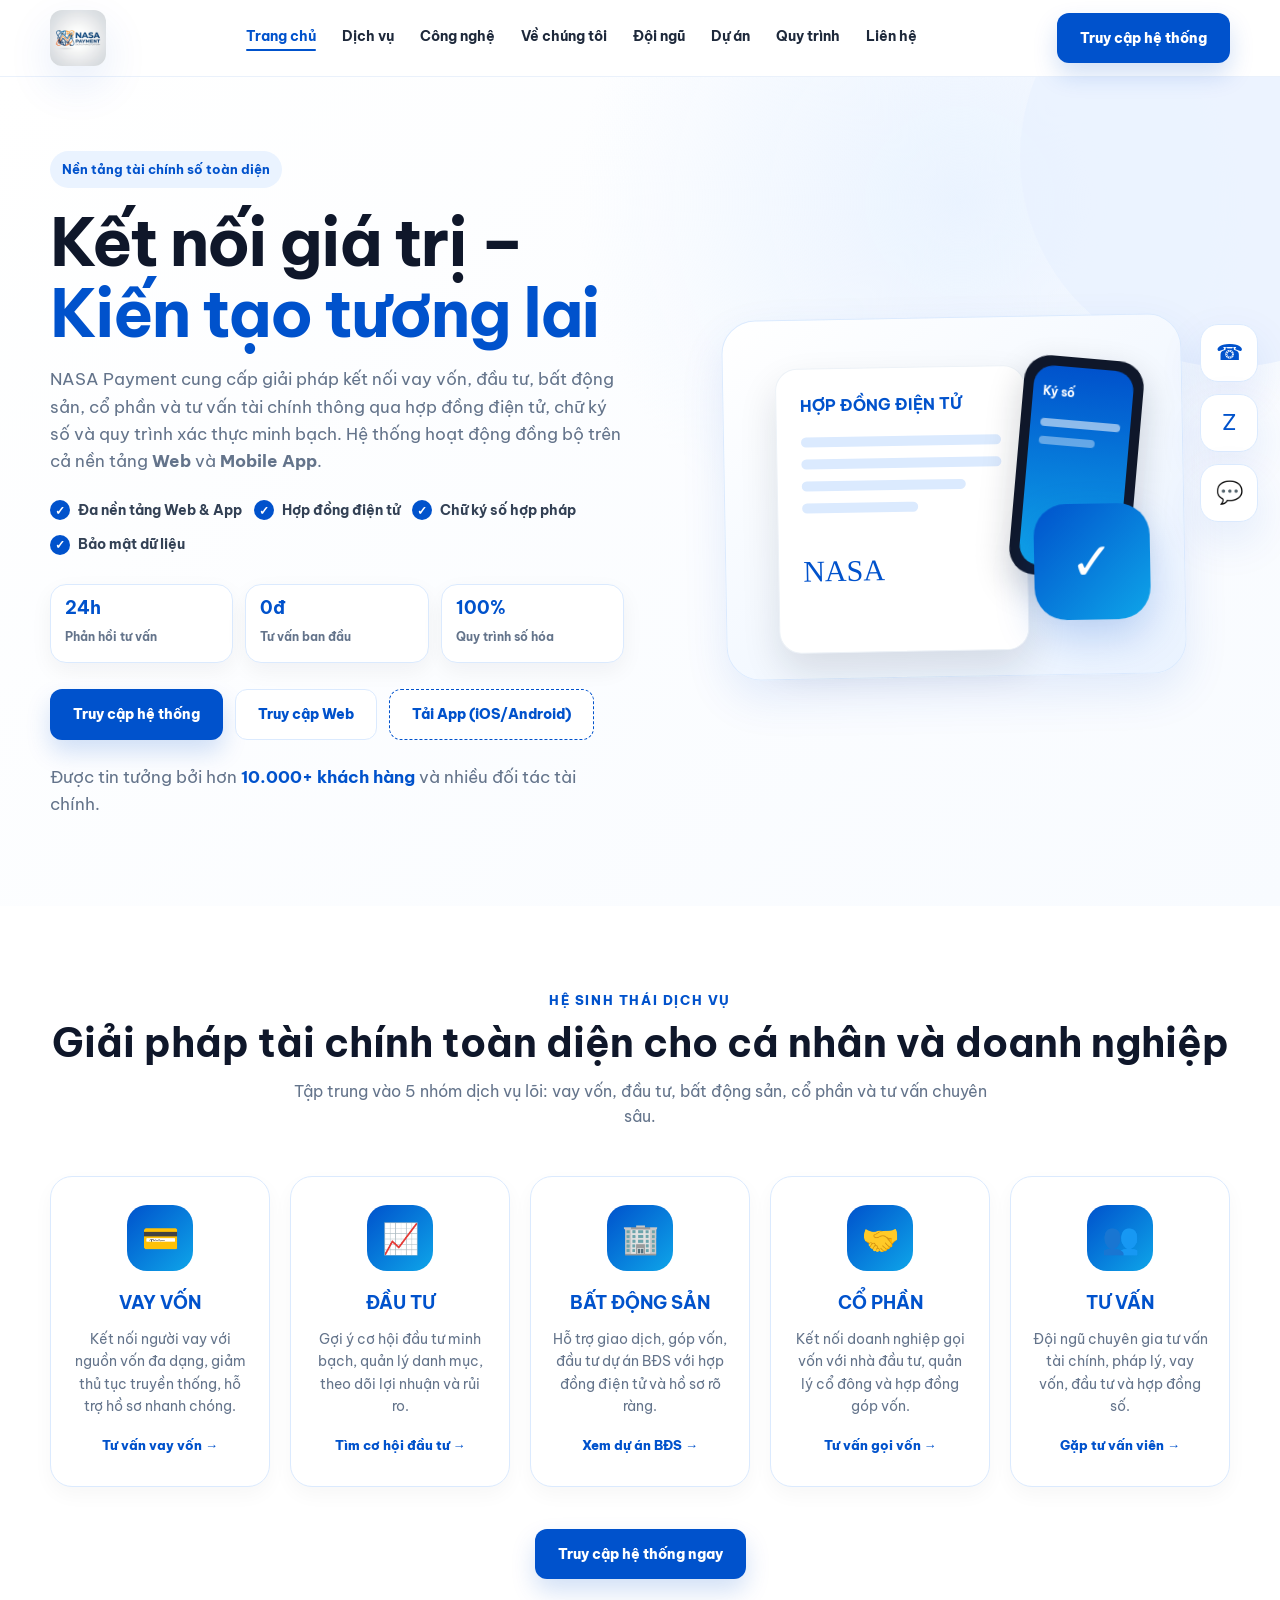
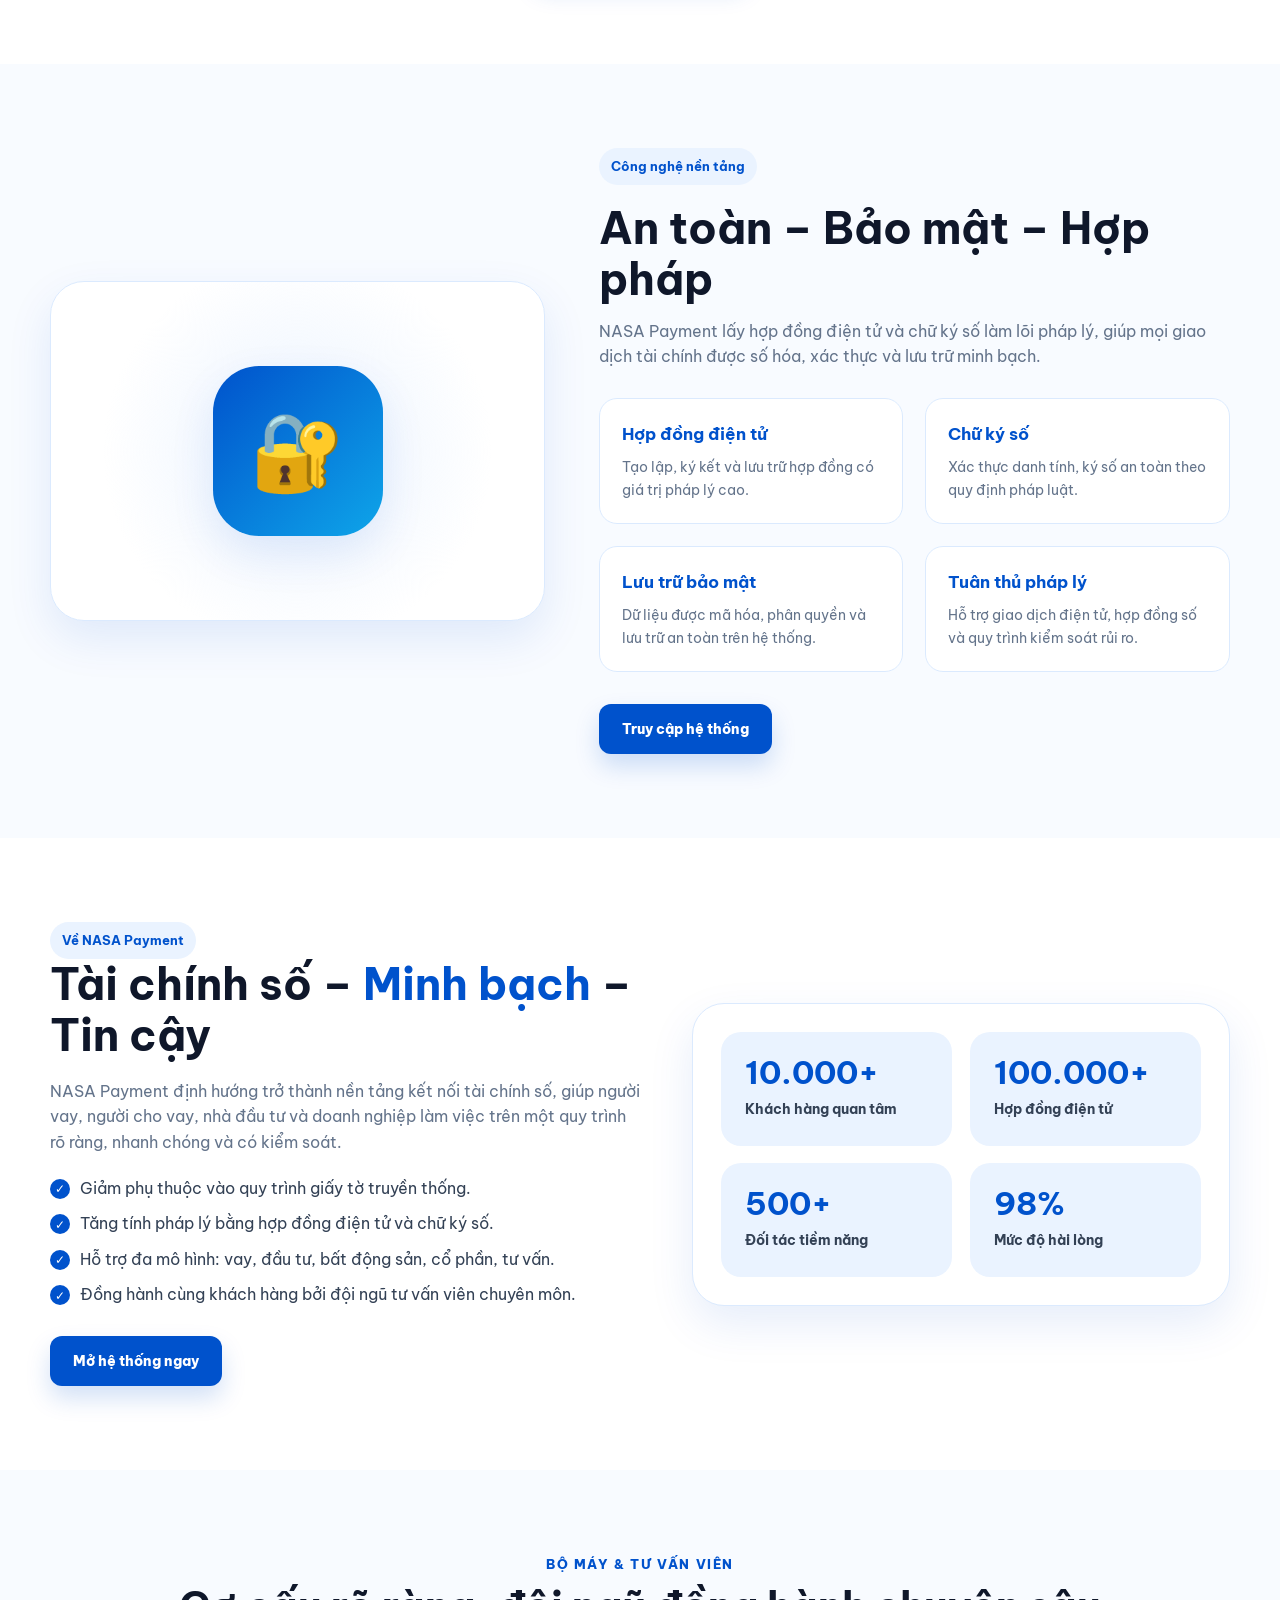
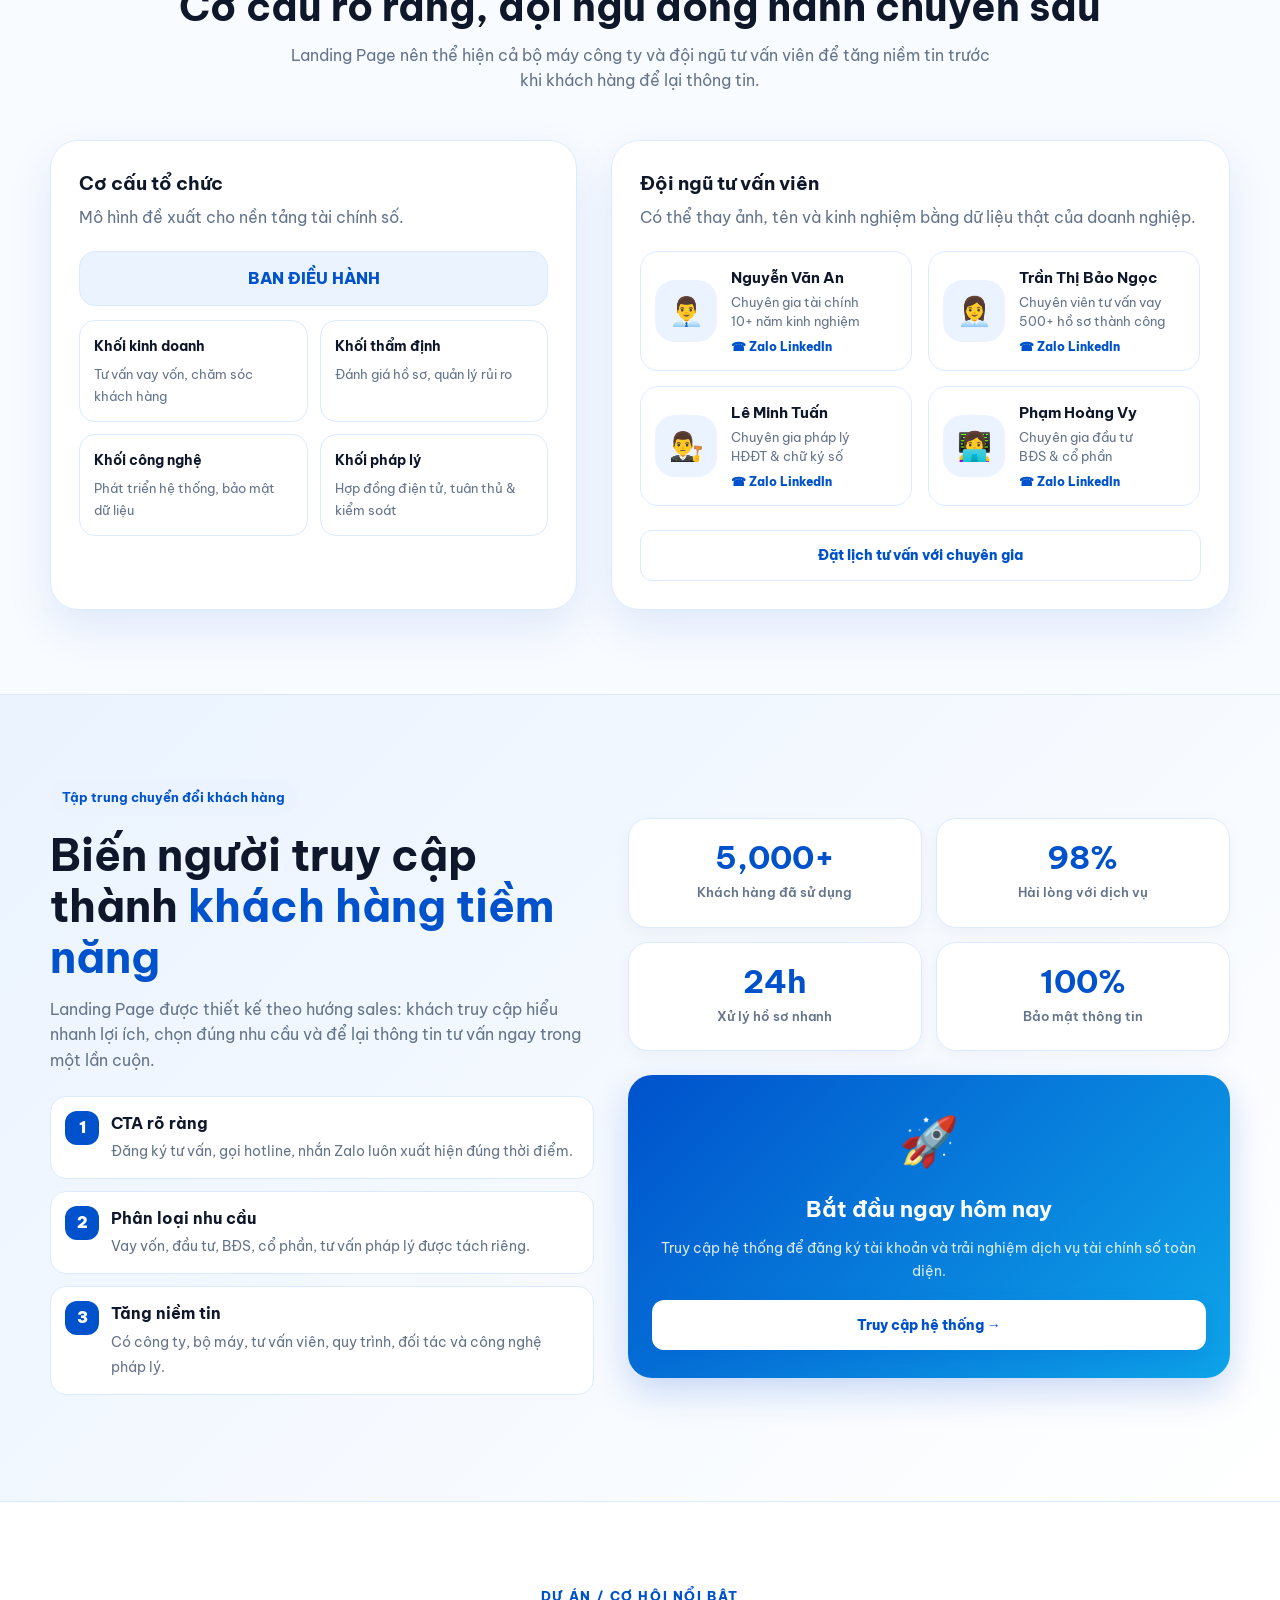
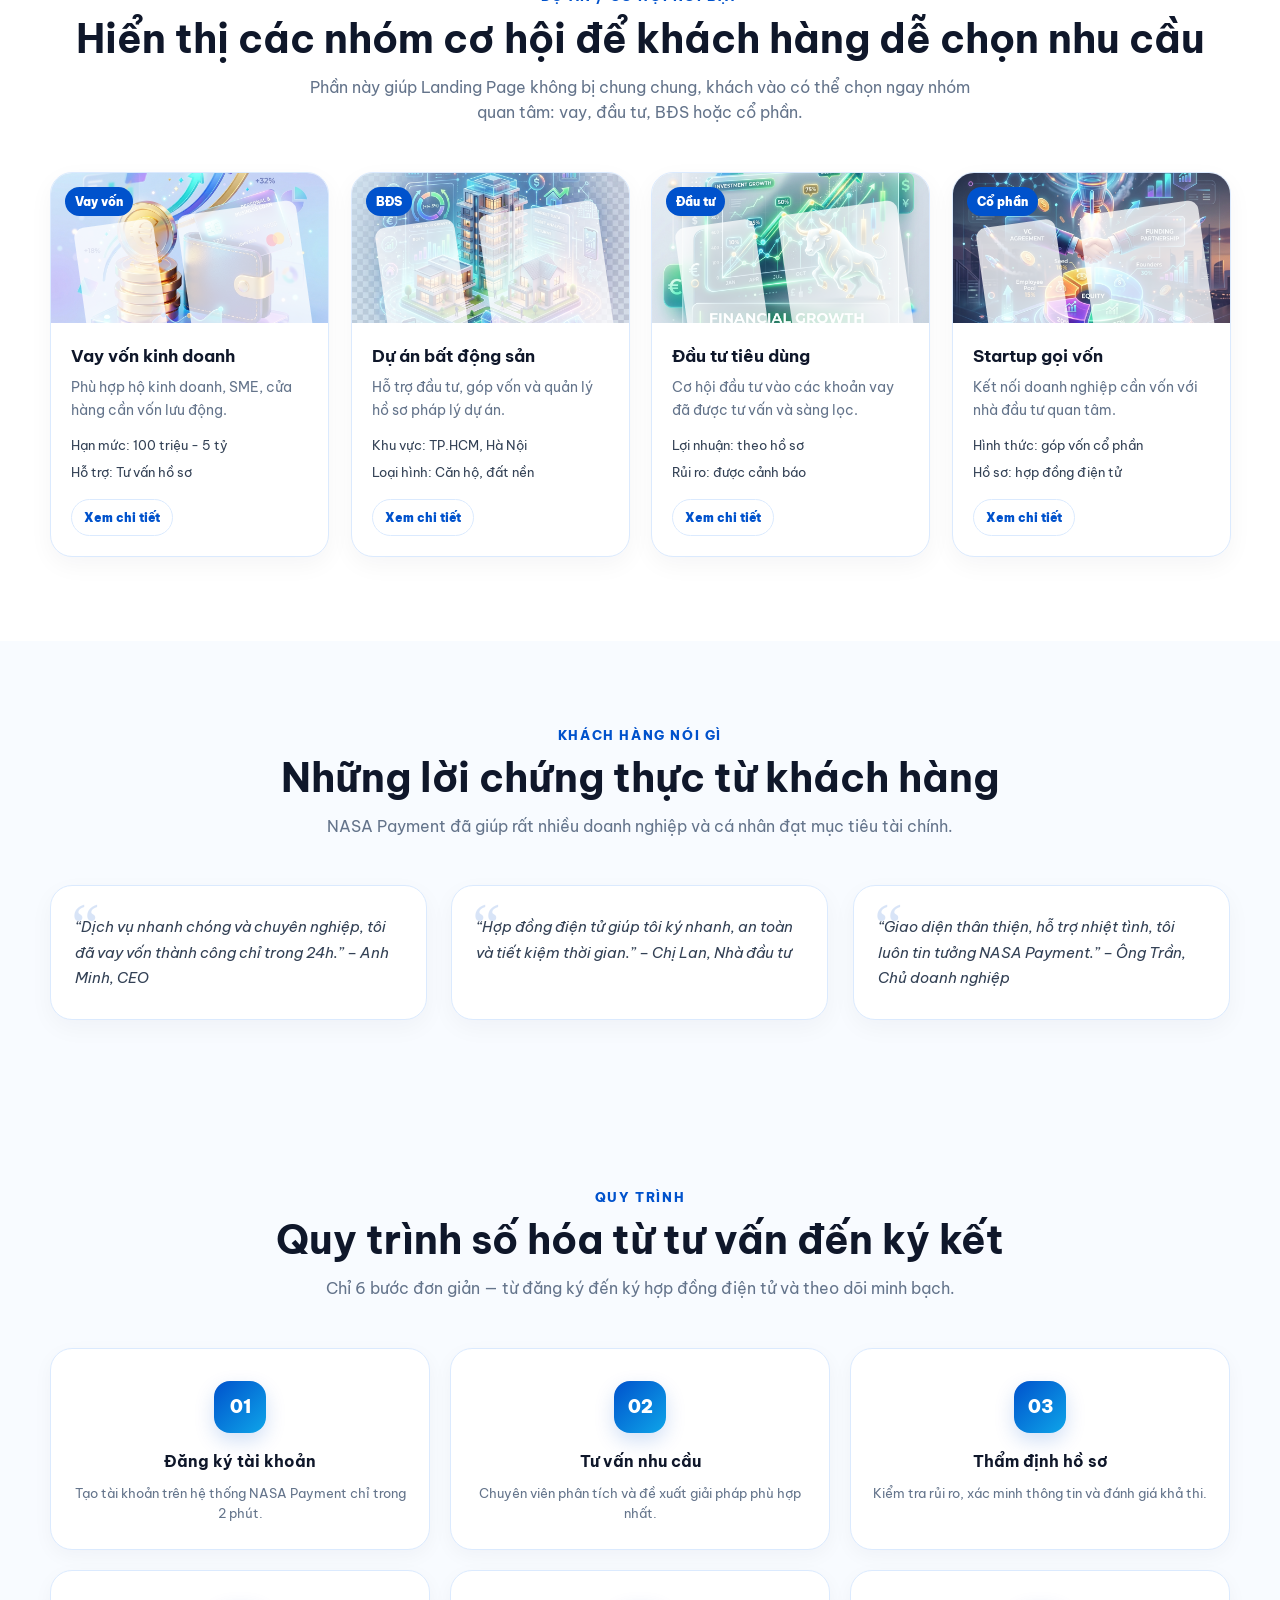
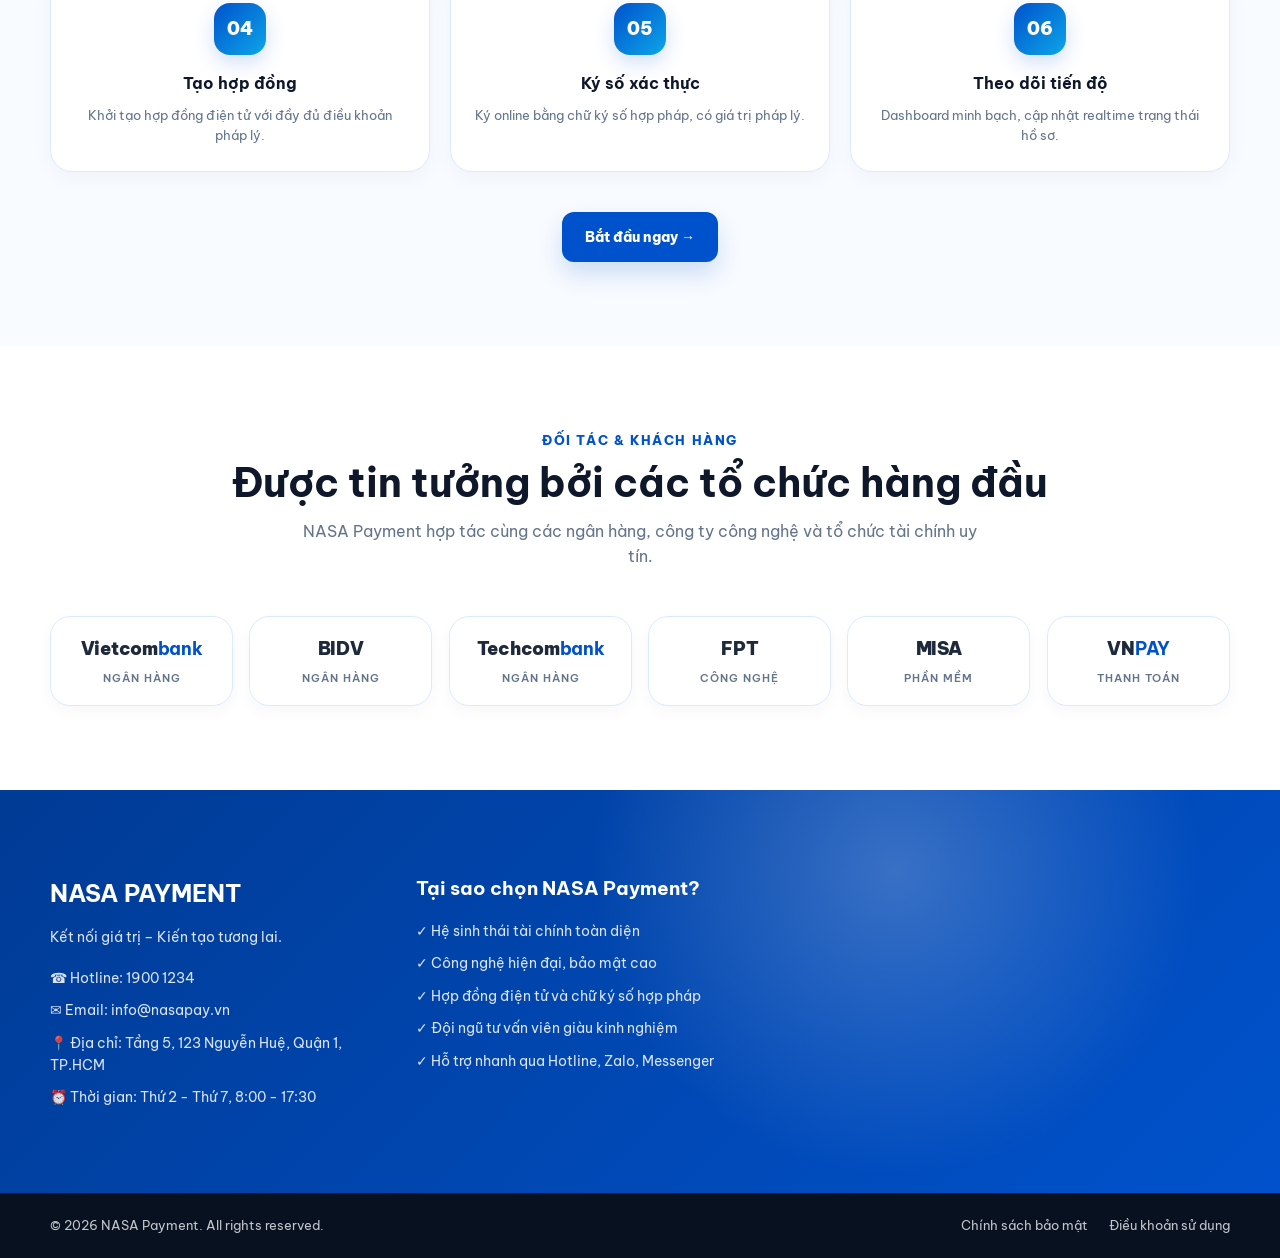
==== landingpage/index.html @ a58b83ac "update" ====
<!DOCTYPE html>
<html lang="vi">

<head>
    <meta charset="UTF-8" />
    <meta name="viewport" content="width=device-width, initial-scale=1.0" />
    <meta name="description"
        content="NASA Payment - Nền tảng tài chính số toàn diện: vay vốn, đầu tư, bất động sản, cổ phần, hợp đồng điện tử và chữ ký số." />
    <title>NASA Payment - Nền tảng tài chính số toàn diện</title>
    <link rel="preconnect" href="https://fonts.googleapis.com">
    <link rel="preconnect" href="https://fonts.gstatic.com" crossorigin>
    <link href="https://fonts.googleapis.com/css2?family=Be+Vietnam+Pro:wght@400;500;700;900&display=swap"
        rel="stylesheet">
    <link rel="stylesheet" href="assets/css/animate.min.css">
    <link rel="stylesheet" href="assets/css/style.css">
</head>

<body>
    <header class="header">
        <div class="container nav">
            <a class="logo" href="#home" aria-label="NASA Payment">
                <img src="assets/images/nasa_payment_logo_1781400443479.png" alt="NASA Payment Logo"
                    style="height: 56px; border-radius: 12px; object-fit: contain; box-shadow: var(--shadow);">
            </a>

            <nav class="menu" id="menu">
                <a href="#home">Trang chủ</a>
                <a href="#services">Dịch vụ</a>
                <a href="#technology">Công nghệ</a>
                <a href="#about">Về chúng tôi</a>
                <a href="#team">Đội ngũ</a>
                <a href="#projects">Dự án</a>
                <a href="#process">Quy trình</a>
                <a href="#contact">Liên hệ</a>
            </nav>

            <div class="nav-actions">
                <a class="btn btn-primary" href="https://system.nasapay.vn">Truy cập hệ thống</a>
                <button class="mobile-toggle" id="mobileToggle" type="button">☰</button>
            </div>
        </div>
    </header>

    <main>
        <section class="hero" id="home">
            <div class="container hero-grid">
                <div class="hero-content">
                    <div class="badge">Nền tảng tài chính số toàn diện</div>
                    <h1>Kết nối giá trị – <span>Kiến tạo tương lai</span></h1>
                    <p>
                        NASA Payment cung cấp giải pháp kết nối vay vốn, đầu tư, bất động sản,
                        cổ phần và tư vấn tài chính thông qua hợp đồng điện tử, chữ ký số và quy trình
                        xác thực minh bạch. Hệ thống hoạt động đồng bộ trên cả nền tảng <strong>Web</strong> và
                        <strong>Mobile App</strong>.
                    </p>

                    <div class="hero-checks">
                        <div class="check-pill"><span>✓</span> Đa nền tảng Web & App</div>
                        <div class="check-pill"><span>✓</span> Hợp đồng điện tử</div>
                        <div class="check-pill"><span>✓</span> Chữ ký số hợp pháp</div>
                        <div class="check-pill"><span>✓</span> Bảo mật dữ liệu</div>
                    </div>

                    <div class="hero-sales-box">
                        <div class="hero-sales-item">
                            <strong>24h</strong>
                            <span>Phản hồi tư vấn</span>
                        </div>
                        <div class="hero-sales-item">
                            <strong>0đ</strong>
                            <span>Tư vấn ban đầu</span>
                        </div>
                        <div class="hero-sales-item">
                            <strong>100%</strong>
                            <span>Quy trình số hóa</span>
                        </div>
                    </div>

                    <div class="hero-actions">
                        <a class="btn btn-primary" href="https://system.nasapay.vn">Truy cập hệ thống</a>
                        <a class="btn btn-outline" href="#">Truy cập Web</a>
                        <a class="btn btn-outline" href="#" style="border: 1px dashed var(--primary);">Tải App
                            (iOS/Android)</a>
                    </div>

                    <p class="trust-line">Được tin tưởng bởi hơn <strong>10.000+ khách hàng</strong> và nhiều đối tác
                        tài chính.</p>
                </div>

                <div class="hero-visual" aria-label="Minh họa hợp đồng điện tử">
                    <div class="device">
                        <div class="contract">
                            <h3>HỢP ĐỒNG ĐIỆN TỬ</h3>
                            <div class="contract-line"></div>
                            <div class="contract-line"></div>
                            <div class="contract-line"></div>
                            <div class="contract-line"></div>
                            <div class="signature">NASA</div>
                        </div>
                        <div class="phone">
                            <div class="phone-screen">
                                <strong>Ký số</strong>
                                <div
                                    style="height:8px;background:rgba(255,255,255,.55);border-radius:8px;margin-top:18px;">
                                </div>
                                <div
                                    style="height:8px;background:rgba(255,255,255,.38);border-radius:8px;margin-top:10px;width:70%;">
                                </div>
                            </div>
                        </div>
                        <div class="shield">✓</div>
                    </div>
                </div>
            </div>
        </section>

        <div class="float-contact" aria-label="Liên hệ nhanh">
            <a href="tel:19001234" title="Hotline">☎</a>
            <a href="https://system.nasapay.vn" title="Zalo">Z</a>
            <a href="https://system.nasapay.vn" title="Messenger">💬</a>
        </div>

        <section class="section" id="services">
            <div class="container">
                <div class="section-title reveal">
                    <div class="eyebrow">Hệ sinh thái dịch vụ</div>
                    <h2>Giải pháp tài chính toàn diện cho cá nhân và doanh nghiệp</h2>
                    <p>
                        Tập trung vào 5 nhóm dịch vụ lõi: vay vốn, đầu tư, bất động sản,
                        cổ phần và tư vấn chuyên sâu.
                    </p>
                </div>

                <div class="service-grid stagger">
                    <article class="service-card">
                        <div class="service-icon">💳</div>
                        <h3>Vay vốn</h3>
                        <p>Kết nối người vay với nguồn vốn đa dạng, giảm thủ tục truyền thống, hỗ trợ hồ sơ nhanh chóng.
                        </p>
                        <a class="small-link" href="https://system.nasapay.vn">Tư vấn vay vốn →</a>
                    </article>

                    <article class="service-card">
                        <div class="service-icon">📈</div>
                        <h3>Đầu tư</h3>
                        <p>Gợi ý cơ hội đầu tư minh bạch, quản lý danh mục, theo dõi lợi nhuận và rủi ro.</p>
                        <a class="small-link" href="https://system.nasapay.vn">Tìm cơ hội đầu tư →</a>
                    </article>

                    <article class="service-card">
                        <div class="service-icon">🏢</div>
                        <h3>Bất động sản</h3>
                        <p>Hỗ trợ giao dịch, góp vốn, đầu tư dự án BĐS với hợp đồng điện tử và hồ sơ rõ ràng.</p>
                        <a class="small-link" href="#projects">Xem dự án BĐS →</a>
                    </article>

                    <article class="service-card">
                        <div class="service-icon">🤝</div>
                        <h3>Cổ phần</h3>
                        <p>Kết nối doanh nghiệp gọi vốn với nhà đầu tư, quản lý cổ đông và hợp đồng góp vốn.</p>
                        <a class="small-link" href="https://system.nasapay.vn">Tư vấn gọi vốn →</a>
                    </article>

                    <article class="service-card">
                        <div class="service-icon">👥</div>
                        <h3>Tư vấn</h3>
                        <p>Đội ngũ chuyên gia tư vấn tài chính, pháp lý, vay vốn, đầu tư và hợp đồng số.</p>
                        <a class="small-link" href="#team">Gặp tư vấn viên →</a>
                    </article>
                </div>
                <div style="text-align: center; margin-top: 42px;" class="reveal">
                    <a class="btn btn-primary" href="https://system.nasapay.vn">Truy cập hệ thống ngay</a>
                </div>
            </div>
        </section>

        <section class="section section-soft" id="technology">
            <div class="container core-grid">
                <div class="core-illustration reveal-left">
                    <div class="core-lock">🔐</div>
                </div>

                <div class="reveal-right">
                    <div class="badge">Công nghệ nền tảng</div>
                    <h2 style="font-size: clamp(30px, 4vw, 44px); line-height: 1.16; margin: 18px 0 14px;">
                        An toàn – Bảo mật – Hợp pháp
                    </h2>
                    <p style="color: var(--muted);">
                        NASA Payment lấy hợp đồng điện tử và chữ ký số làm lõi pháp lý,
                        giúp mọi giao dịch tài chính được số hóa, xác thực và lưu trữ minh bạch.
                    </p>

                    <div class="core-list">
                        <div class="core-item">
                            <h3>Hợp đồng điện tử</h3>
                            <p>Tạo lập, ký kết và lưu trữ hợp đồng có giá trị pháp lý cao.</p>
                        </div>

                        <div class="core-item">
                            <h3>Chữ ký số</h3>
                            <p>Xác thực danh tính, ký số an toàn theo quy định pháp luật.</p>
                        </div>

                        <div class="core-item">
                            <h3>Lưu trữ bảo mật</h3>
                            <p>Dữ liệu được mã hóa, phân quyền và lưu trữ an toàn trên hệ thống.</p>
                        </div>

                        <div class="core-item">
                            <h3>Tuân thủ pháp lý</h3>
                            <p>Hỗ trợ giao dịch điện tử, hợp đồng số và quy trình kiểm soát rủi ro.</p>
                        </div>
                    </div>
                    <div style="margin-top: 32px;">
                        <a class="btn btn-primary" href="https://system.nasapay.vn">Truy cập hệ thống</a>
                    </div>
                </div>
            </div>
        </section>

        <section class="section" id="about">
            <div class="container about-grid">
                <div class="about-content reveal-left">
                    <div class="badge">Về NASA Payment</div>
                    <h2>Tài chính số – <span>Minh bạch</span> – Tin cậy</h2>
                    <p>
                        NASA Payment định hướng trở thành nền tảng kết nối tài chính số,
                        giúp người vay, người cho vay, nhà đầu tư và doanh nghiệp làm việc
                        trên một quy trình rõ ràng, nhanh chóng và có kiểm soát.
                    </p>

                    <ul class="about-list">
                        <li>Giảm phụ thuộc vào quy trình giấy tờ truyền thống.</li>
                        <li>Tăng tính pháp lý bằng hợp đồng điện tử và chữ ký số.</li>
                        <li>Hỗ trợ đa mô hình: vay, đầu tư, bất động sản, cổ phần, tư vấn.</li>
                        <li>Đồng hành cùng khách hàng bởi đội ngũ tư vấn viên chuyên môn.</li>
                    </ul>

                    <a class="btn btn-primary" href="https://system.nasapay.vn">Mở hệ thống ngay</a>
                </div>

                <div class="stats-box stagger">
                    <div class="stat-item">
                        <strong>10.000+</strong>
                        <span>Khách hàng quan tâm</span>
                    </div>
                    <div class="stat-item">
                        <strong>100.000+</strong>
                        <span>Hợp đồng điện tử</span>
                    </div>
                    <div class="stat-item">
                        <strong>500+</strong>
                        <span>Đối tác tiềm năng</span>
                    </div>
                    <div class="stat-item">
                        <strong>98%</strong>
                        <span>Mức độ hài lòng</span>
                    </div>
                </div>
            </div>
        </section>

        <section class="section section-soft" id="team">
            <div class="container">
                <div class="section-title reveal">
                    <div class="eyebrow">Bộ máy & tư vấn viên</div>
                    <h2>Cơ cấu rõ ràng, đội ngũ đồng hành chuyên sâu</h2>
                    <p>
                        Landing Page nên thể hiện cả bộ máy công ty và đội ngũ tư vấn viên
                        để tăng niềm tin trước khi khách hàng để lại thông tin.
                    </p>
                </div>

                <div class="split-grid">
                    <div class="org-card reveal-left">
                        <h3>Cơ cấu tổ chức</h3>
                        <p style="color: var(--muted); margin-top: 6px;">
                            Mô hình đề xuất cho nền tảng tài chính số.
                        </p>

                        <div class="org-tree">
                            <div class="org-node">BAN ĐIỀU HÀNH</div>

                            <div class="org-children">
                                <div class="org-child">
                                    <strong>Khối kinh doanh</strong>
                                    <span>Tư vấn vay vốn, chăm sóc khách hàng</span>
                                </div>
                                <div class="org-child">
                                    <strong>Khối thẩm định</strong>
                                    <span>Đánh giá hồ sơ, quản lý rủi ro</span>
                                </div>
                                <div class="org-child">
                                    <strong>Khối công nghệ</strong>
                                    <span>Phát triển hệ thống, bảo mật dữ liệu</span>
                                </div>
                                <div class="org-child">
                                    <strong>Khối pháp lý</strong>
                                    <span>Hợp đồng điện tử, tuân thủ & kiểm soát</span>
                                </div>
                            </div>
                        </div>
                    </div>

                    <div class="team-panel reveal-right">
                        <h3>Đội ngũ tư vấn viên</h3>
                        <p style="color: var(--muted); margin-top: 6px;">
                            Có thể thay ảnh, tên và kinh nghiệm bằng dữ liệu thật của doanh nghiệp.
                        </p>

                        <div class="team-grid stagger">
                            <div class="person-card">
                                <div class="avatar">👨‍💼</div>
                                <div>
                                    <h3>Nguyễn Văn An</h3>
                                    <p>Chuyên gia tài chính<br>10+ năm kinh nghiệm</p>
                                    <div class="person-icons">☎ Zalo LinkedIn</div>
                                </div>
                            </div>

                            <div class="person-card">
                                <div class="avatar">👩‍💼</div>
                                <div>
                                    <h3>Trần Thị Bảo Ngọc</h3>
                                    <p>Chuyên viên tư vấn vay<br>500+ hồ sơ thành công</p>
                                    <div class="person-icons">☎ Zalo LinkedIn</div>
                                </div>
                            </div>

                            <div class="person-card">
                                <div class="avatar">👨‍⚖️</div>
                                <div>
                                    <h3>Lê Minh Tuấn</h3>
                                    <p>Chuyên gia pháp lý<br>HĐĐT & chữ ký số</p>
                                    <div class="person-icons">☎ Zalo LinkedIn</div>
                                </div>
                            </div>

                            <div class="person-card">
                                <div class="avatar">👩‍💻</div>
                                <div>
                                    <h3>Phạm Hoàng Vy</h3>
                                    <p>Chuyên gia đầu tư<br>BĐS & cổ phần</p>
                                    <div class="person-icons">☎ Zalo LinkedIn</div>
                                </div>
                            </div>
                        </div>
                        <div style="margin-top: 24px; text-align: center;">
                            <a class="btn btn-outline" style="width: 100%" href="https://system.nasapay.vn">Đặt lịch tư
                                vấn với chuyên
                                gia</a>
                        </div>
                    </div>
                </div>
            </div>
        </section>


        <section class="section sales-conversion" id="sales">
            <div class="container sales-grid">
                <div class="sales-copy reveal-left">
                    <div class="badge">Tập trung chuyển đổi khách hàng</div>
                    <h2>Biến người truy cập thành <span>khách hàng tiềm năng</span></h2>
                    <p>
                        Landing Page được thiết kế theo hướng sales: khách truy cập hiểu nhanh lợi ích,
                        chọn đúng nhu cầu và để lại thông tin tư vấn ngay trong một lần cuộn.
                    </p>

                    <div class="sales-points">
                        <div class="sales-point">
                            <div class="sales-point-icon">1</div>
                            <div>
                                <strong>CTA rõ ràng</strong>
                                <span>Đăng ký tư vấn, gọi hotline, nhắn Zalo luôn xuất hiện đúng thời điểm.</span>
                            </div>
                        </div>

                        <div class="sales-point">
                            <div class="sales-point-icon">2</div>
                            <div>
                                <strong>Phân loại nhu cầu</strong>
                                <span>Vay vốn, đầu tư, BĐS, cổ phần, tư vấn pháp lý được tách riêng.</span>
                            </div>
                        </div>

                        <div class="sales-point">
                            <div class="sales-point-icon">3</div>
                            <div>
                                <strong>Tăng niềm tin</strong>
                                <span>Có công ty, bộ máy, tư vấn viên, quy trình, đối tác và công nghệ pháp lý.</span>
                            </div>
                        </div>
                    </div>

                </div>

                <!-- Right panel - Stats & Quick Access -->
                <div class="sales-highlight reveal-right">
                    <div class="highlight-stats">
                        <div class="highlight-stat">
                            <strong>5,000+</strong>
                            <span>Khách hàng đã sử dụng</span>
                        </div>
                        <div class="highlight-stat">
                            <strong>98%</strong>
                            <span>Hài lòng với dịch vụ</span>
                        </div>
                        <div class="highlight-stat">
                            <strong>24h</strong>
                            <span>Xử lý hồ sơ nhanh</span>
                        </div>
                        <div class="highlight-stat">
                            <strong>100%</strong>
                            <span>Bảo mật thông tin</span>
                        </div>
                    </div>
                    <div class="highlight-cta-card">
                        <div class="highlight-cta-icon">🚀</div>
                        <h3>Bắt đầu ngay hôm nay</h3>
                        <p>Truy cập hệ thống để đăng ký tài khoản và trải nghiệm dịch vụ tài chính số toàn diện.</p>
                        <a class="btn btn-primary" href="https://system.nasapay.vn" style="width:100%;">Truy cập hệ
                            thống →</a>
                    </div>
                </div>

            </div>
        </section>

        <section class="section" id="projects">
            <div class="container">
                <div class="section-title reveal">
                    <div class="eyebrow">Dự án / cơ hội nổi bật</div>
                    <h2>Hiển thị các nhóm cơ hội để khách hàng dễ chọn nhu cầu</h2>
                    <p>
                        Phần này giúp Landing Page không bị chung chung, khách vào có thể chọn ngay
                        nhóm quan tâm: vay, đầu tư, BĐS hoặc cổ phần.
                    </p>
                </div>

                <div class="project-grid stagger">
                    <article class="project-card reveal">
                        <div class="project-img"
                            style="background: url('assets/images/finance_loan_icon_1781400457079.png') center/cover;">
                            <span class="project-tag">Vay vốn</span>
                        </div>
                        <div class="project-body">
                            <h3>Vay vốn kinh doanh</h3>
                            <p>Phù hợp hộ kinh doanh, SME, cửa hàng cần vốn lưu động.</p>
                            <div class="project-meta">
                                <span>Hạn mức: 100 triệu - 5 tỷ</span>
                                <span>Hỗ trợ: Tư vấn hồ sơ</span>
                            </div>
                            <a class="mini-btn" href="https://system.nasapay.vn">Xem chi tiết</a>
                        </div>
                    </article>

                    <article class="project-card reveal">
                        <div class="project-img"
                            style="background: url('assets/images/real_estate_icon_1781400478806.png') center/cover;">
                            <span class="project-tag">BĐS</span>
                        </div>
                        <div class="project-body">
                            <h3>Dự án bất động sản</h3>
                            <p>Hỗ trợ đầu tư, góp vốn và quản lý hồ sơ pháp lý dự án.</p>
                            <div class="project-meta">
                                <span>Khu vực: TP.HCM, Hà Nội</span>
                                <span>Loại hình: Căn hộ, đất nền</span>
                            </div>
                            <a class="mini-btn" href="https://system.nasapay.vn">Xem chi tiết</a>
                        </div>
                    </article>

                    <article class="project-card reveal">
                        <div class="project-img"
                            style="background: url('assets/images/finance_invest_icon_1781400469426.png') center/cover;">
                            <span class="project-tag">Đầu tư</span>
                        </div>
                        <div class="project-body">
                            <h3>Đầu tư tiêu dùng</h3>
                            <p>Cơ hội đầu tư vào các khoản vay đã được tư vấn và sàng lọc.</p>
                            <div class="project-meta">
                                <span>Lợi nhuận: theo hồ sơ</span>
                                <span>Rủi ro: được cảnh báo</span>
                            </div>
                            <a class="mini-btn" href="https://system.nasapay.vn">Xem chi tiết</a>
                        </div>
                    </article>

                    <article class="project-card">
                        <div class="project-img"
                            style="background: url('assets/images/equity_startup_icon_1781400492072.png') center/cover;">
                            <span class="project-tag">Cổ phần</span>
                        </div>
                        <div class="project-body">
                            <h3>Startup gọi vốn</h3>
                            <p>Kết nối doanh nghiệp cần vốn với nhà đầu tư quan tâm.</p>
                            <div class="project-meta">
                                <span>Hình thức: góp vốn cổ phần</span>
                                <span>Hồ sơ: hợp đồng điện tử</span>
                            </div>
                            <a class="mini-btn" href="https://system.nasapay.vn">Xem chi tiết</a>
                        </div>
                    </article>
                </div>
            </div>
        </section>

        <!-- Testimonial Section (fills empty space) -->
        <section class="section section-soft" id="testimonials">
            <div class="container">
                <div class="section-title reveal">
                    <div class="eyebrow">Khách hàng nói gì</div>
                    <h2>Những lời chứng thực từ khách hàng</h2>
                    <p>NASA Payment đã giúp rất nhiều doanh nghiệp và cá nhân đạt mục tiêu tài chính.</p>
                </div>
                <div class="testimonial-grid stagger">
                    <blockquote class="testimonial-card">“Dịch vụ nhanh chóng và chuyên nghiệp, tôi đã vay vốn thành
                        công chỉ trong 24h.” – Anh Minh, CEO</blockquote>
                    <blockquote class="testimonial-card">“Hợp đồng điện tử giúp tôi ký nhanh, an toàn và tiết kiệm thời
                        gian.” – Chị Lan, Nhà đầu tư</blockquote>
                    <blockquote class="testimonial-card">“Giao diện thân thiện, hỗ trợ nhiệt tình, tôi luôn tin tưởng
                        NASA Payment.” – Ông Trần, Chủ doanh nghiệp</blockquote>
                </div>
            </div>
        </section>

        <section class="section section-soft" id="process">
            <div class="container">
                <div class="section-title reveal">
                    <div class="eyebrow">Quy trình</div>
                    <h2>Quy trình số hóa từ tư vấn đến ký kết</h2>
                    <p>
                        Chỉ 6 bước đơn giản — từ đăng ký đến ký hợp đồng điện tử và theo dõi minh bạch.
                    </p>
                </div>

                <div class="process-grid stagger">
                    <div class="step reveal">
                        <div class="step-num">01</div>
                        <h3>Đăng ký tài khoản</h3>
                        <p>Tạo tài khoản trên hệ thống NASA Payment chỉ trong 2 phút.</p>
                    </div>
                    <div class="step reveal">
                        <div class="step-num">02</div>
                        <h3>Tư vấn nhu cầu</h3>
                        <p>Chuyên viên phân tích và đề xuất giải pháp phù hợp nhất.</p>
                    </div>
                    <div class="step reveal">
                        <div class="step-num">03</div>
                        <h3>Thẩm định hồ sơ</h3>
                        <p>Kiểm tra rủi ro, xác minh thông tin và đánh giá khả thi.</p>
                    </div>
                    <div class="step reveal">
                        <div class="step-num">04</div>
                        <h3>Tạo hợp đồng</h3>
                        <p>Khởi tạo hợp đồng điện tử với đầy đủ điều khoản pháp lý.</p>
                    </div>
                    <div class="step reveal">
                        <div class="step-num">05</div>
                        <h3>Ký số xác thực</h3>
                        <p>Ký online bằng chữ ký số hợp pháp, có giá trị pháp lý.</p>
                    </div>
                    <div class="step reveal">
                        <div class="step-num">06</div>
                        <h3>Theo dõi tiến độ</h3>
                        <p>Dashboard minh bạch, cập nhật realtime trạng thái hồ sơ.</p>
                    </div>
                </div>

                <div class="process-cta reveal" style="text-align:center; margin-top:2.5rem;">
                    <a class="btn btn-primary" href="https://system.nasapay.vn">Bắt đầu ngay →</a>
                </div>
            </div>
        </section>

        <section class="section" id="partners">
            <div class="container">
                <div class="section-title reveal">
                    <div class="eyebrow">Đối tác & khách hàng</div>
                    <h2>Được tin tưởng bởi các tổ chức hàng đầu</h2>
                    <p>
                        NASA Payment hợp tác cùng các ngân hàng, công ty công nghệ và tổ chức tài chính uy tín.
                    </p>
                </div>

                <div class="partner-row stagger">
                    <div class="partner reveal">
                        <span class="partner-name">Vietcom<strong>bank</strong></span>
                        <span class="partner-type">Ngân hàng</span>
                    </div>
                    <div class="partner reveal">
                        <span class="partner-name">BIDV</span>
                        <span class="partner-type">Ngân hàng</span>
                    </div>
                    <div class="partner reveal">
                        <span class="partner-name">Techcom<strong>bank</strong></span>
                        <span class="partner-type">Ngân hàng</span>
                    </div>
                    <div class="partner reveal">
                        <span class="partner-name">FPT</span>
                        <span class="partner-type">Công nghệ</span>
                    </div>
                    <div class="partner reveal">
                        <span class="partner-name">MISA</span>
                        <span class="partner-type">Phần mềm</span>
                    </div>
                    <div class="partner reveal">
                        <span class="partner-name">VN<strong>PAY</strong></span>
                        <span class="partner-type">Thanh toán</span>
                    </div>
                </div>
            </div>
        </section>

        <section class="section contact" id="contact">
            <div class="container contact-grid reveal">
                <div>
                    <h2>NASA PAYMENT</h2>
                    <p>Kết nối giá trị – Kiến tạo tương lai.</p>

                    <div class="contact-info">
                        <p>☎ Hotline: 1900 1234</p>
                        <p>✉ Email: info@nasapay.vn</p>
                        <p>📍 Địa chỉ: Tầng 5, 123 Nguyễn Huệ, Quận 1, TP.HCM</p>
                        <p>⏰ Thời gian: Thứ 2 - Thứ 7, 8:00 - 17:30</p>
                    </div>
                </div>



                <div>
                    <h3>Tại sao chọn NASA Payment?</h3>
                    <ul class="why-list">
                        <li>✓ Hệ sinh thái tài chính toàn diện</li>
                        <li>✓ Công nghệ hiện đại, bảo mật cao</li>
                        <li>✓ Hợp đồng điện tử và chữ ký số hợp pháp</li>
                        <li>✓ Đội ngũ tư vấn viên giàu kinh nghiệm</li>
                        <li>✓ Hỗ trợ nhanh qua Hotline, Zalo, Messenger</li>
                    </ul>
                </div>
            </div>
        </section>
    </main>


    <div class="sticky-mobile-cta">
        <a class="btn call-btn" href="tel:19001234">Gọi ngay</a>
        <a class="btn btn-primary" href="https://system.nasapay.vn">Truy cập hệ thống</a>
    </div>

    <footer class="footer">
        <div class="container footer-inner">
            <div>© 2026 NASA Payment. All rights reserved.</div>
            <div>
                <a href="#">Chính sách bảo mật</a>
                <a href="#">Điều khoản sử dụng</a>
            </div>
        </div>
    </footer>

    <!-- Back to Top Button -->
    <button class="scroll-top btn btn-primary" id="scrollTopBtn" aria-label="Back to top">▲</button>

    <script src="assets/js/main.js"></script>
</body>

</html>
---- landingpage/assets/css/style.css ----
:root {
            --primary: #0052cc;
            --primary-dark: #003b95;
            --primary-soft: #eaf3ff;
            --secondary: #0ea5e9;
            --accent: #ff8a00;
            --text: #0f172a;
            --muted: #64748b;
            --border: #dbeafe;
            --bg: #ffffff;
            --bg-soft: #f8fbff;
            --card: #ffffff;
            --shadow: 0 18px 45px rgba(0, 82, 204, 0.10);
            --radius: 22px;
        }

        body.orange-theme {
            --primary: #ff6b00;
            --primary-dark: #d94f00;
            --primary-soft: #fff3e8;
            --secondary: #fb923c;
            --accent: #0052cc;
            --border: #fed7aa;
            --bg-soft: #fffaf5;
            --shadow: 0 18px 45px rgba(255, 107, 0, 0.12);
        }

        * {
            margin: 0;
            padding: 0;
            box-sizing: border-box;
        }

        html {
            /* smooth scroll handled by JS for better control */
        }

        body {
            font-family: 'Be Vietnam Pro', Arial, Helvetica, sans-serif;
            color: var(--text);
            background: var(--bg);
            line-height: 1.6;
        }

        a {
            text-decoration: none;
            color: inherit;
        }

        img {
            max-width: 100%;
            display: block;
        }

        .container {
            width: min(1180px, calc(100% - 40px));
            margin: 0 auto;
        }

        .section {
            padding: 84px 0;
        }

        .section-soft {
            background: var(--bg-soft);
        }

        .section-title {
            text-align: center;
            margin-bottom: 46px;
        }

        .section-title .eyebrow {
            color: var(--primary);
            font-size: 13px;
            font-weight: 800;
            letter-spacing: 1.6px;
            text-transform: uppercase;
            margin-bottom: 8px;
        }

        .section-title h2 {
            font-size: clamp(28px, 4vw, 40px);
            color: var(--text);
            line-height: 1.2;
            margin-bottom: 12px;
        }

        .section-title p {
            max-width: 700px;
            margin: 0 auto;
            color: var(--muted);
            font-size: 16px;
        }

        .btn {
            display: inline-flex;
            align-items: center;
            justify-content: center;
            gap: 8px;
            padding: 13px 22px;
            border-radius: 12px;
            border: 1px solid transparent;
            font-weight: 800;
            font-size: 14px;
            cursor: pointer;
            transition: 0.22s ease;
            white-space: nowrap;
        }

        .btn-primary {
            background: var(--primary);
            color: #fff;
            box-shadow: 0 12px 24px rgba(0, 82, 204, 0.18);
        }

        .orange-theme .btn-primary {
            box-shadow: 0 12px 24px rgba(255, 107, 0, 0.18);
        }

        .btn-primary:hover {
            transform: translateY(-2px);
            background: var(--primary-dark);
        }

        .btn-outline {
            background: #fff;
            color: var(--primary);
            border-color: var(--border);
        }

        .btn-outline:hover {
            border-color: var(--primary);
            background: var(--primary-soft);
        }

        .badge {
            display: inline-flex;
            align-items: center;
            gap: 8px;
            padding: 8px 12px;
            border-radius: 999px;
            background: var(--primary-soft);
            color: var(--primary);
            font-weight: 700;
            font-size: 13px;
        }

        /* HEADER */
        .header {
            position: sticky;
            top: 0;
            z-index: 50;
            background: rgba(255, 255, 255, 0.88);
            backdrop-filter: blur(14px);
            border-bottom: 1px solid #eaf1fb;
        }

        .nav {
            height: 76px;
            display: flex;
            align-items: center;
            justify-content: space-between;
            gap: 24px;
        }

        .logo {
            display: flex;
            align-items: center;
            gap: 10px;
            font-weight: 900;
            color: var(--primary);
            letter-spacing: -0.4px;
        }

        .logo-mark {
            width: 42px;
            height: 42px;
            border-radius: 14px;
            background: linear-gradient(135deg, var(--primary), var(--secondary));
            color: #fff;
            display: grid;
            place-items: center;
            font-weight: 900;
            box-shadow: var(--shadow);
        }

        .logo-text strong {
            display: block;
            font-size: 20px;
            line-height: 1;
        }

        .logo-text span {
            display: block;
            font-size: 11px;
            color: var(--muted);
            letter-spacing: 1.5px;
            margin-top: 3px;
        }

        .menu {
            display: flex;
            align-items: center;
            gap: 26px;
            color: #1e293b;
            font-size: 14px;
            font-weight: 700;
        }

        .menu a {
            position: relative;
            transition: color 0.25s ease;
            padding-bottom: 4px;
        }

        .menu a::after {
            content: '';
            position: absolute;
            bottom: 0;
            left: 0;
            width: 0;
            height: 2px;
            background: var(--primary);
            border-radius: 2px;
            transition: width 0.3s ease;
        }

        .menu a:hover,
        .menu a.active {
            color: var(--primary);
        }

        .menu a.active::after,
        .menu a:hover::after {
            width: 100%;
        }

        .nav-actions {
            display: flex;
            align-items: center;
            gap: 10px;
        }

        .theme-toggle {
            border: 1px solid var(--border);
            background: #fff;
            color: var(--primary);
            height: 42px;
            padding: 0 14px;
            border-radius: 12px;
            font-weight: 800;
            cursor: pointer;
        }

        .mobile-toggle {
            display: none;
            width: 42px;
            height: 42px;
            border-radius: 12px;
            border: 1px solid var(--border);
            background: #fff;
            color: var(--primary);
            font-size: 22px;
            cursor: pointer;
        }

        /* HERO */
        .hero {
            position: relative;
            overflow: hidden;
            background:
                radial-gradient(circle at 75% 15%, var(--primary-soft) 0, transparent 32%),
                linear-gradient(135deg, #ffffff 0%, var(--bg-soft) 100%);
            padding: 74px 0 64px;
        }

        .hero::before {
            content: "";
            position: absolute;
            width: 420px;
            height: 420px;
            right: -160px;
            top: -130px;
            border-radius: 50%;
            background: var(--primary-soft);
            opacity: 0.85;
        }

        .hero-grid {
            position: relative;
            display: grid;
            grid-template-columns: 1.02fr 0.98fr;
            gap: 54px;
            align-items: center;
        }

        .hero-content h1 {
            font-size: clamp(42px, 6vw, 66px);
            line-height: 1.08;
            letter-spacing: -2px;
            margin: 18px 0 18px;
        }

        .hero-content h1 span {
            color: var(--primary);
        }

        .hero-content p {
            color: var(--muted);
            font-size: 17px;
            max-width: 650px;
            margin-bottom: 24px;
        }

        .hero-checks {
            display: flex;
            flex-wrap: wrap;
            gap: 12px;
            margin: 24px 0 28px;
        }

        .check-pill {
            display: inline-flex;
            align-items: center;
            gap: 8px;
            color: #334155;
            font-size: 14px;
            font-weight: 700;
        }

        .check-pill span {
            width: 20px;
            height: 20px;
            border-radius: 999px;
            display: grid;
            place-items: center;
            background: var(--primary);
            color: #fff;
            font-size: 12px;
        }

        .hero-actions {
            display: flex;
            flex-wrap: wrap;
            gap: 12px;
            margin-bottom: 24px;
        }

        .trust-line {
            color: var(--muted);
            font-size: 14px;
        }

        .trust-line strong {
            color: var(--primary);
        }

        .hero-visual {
            position: relative;
            min-height: 470px;
            display: grid;
            place-items: center;
        }

        .device {
            position: relative;
            width: min(460px, 100%);
            height: 360px;
            border-radius: 34px;
            background: linear-gradient(145deg, #fff, var(--primary-soft));
            border: 1px solid var(--border);
            box-shadow: var(--shadow);
            padding: 28px;
            transform: rotate(-1deg);
        }

        .contract {
            position: absolute;
            left: 52px;
            top: 48px;
            width: 250px;
            height: 285px;
            border-radius: 22px;
            background: #fff;
            box-shadow: 0 18px 38px rgba(15, 23, 42, 0.12);
            border: 1px solid #edf2f7;
            padding: 24px;
        }

        .contract h3 {
            color: var(--primary);
            font-size: 16px;
            margin-bottom: 18px;
        }

        .contract-line {
            height: 10px;
            border-radius: 999px;
            background: #dbeafe;
            margin-bottom: 12px;
        }

        .orange-theme .contract-line {
            background: #fed7aa;
        }

        .contract-line:nth-child(4) {
            width: 82%;
        }

        .contract-line:nth-child(5) {
            width: 58%;
        }

        .signature {
            margin-top: 34px;
            color: var(--primary);
            font-size: 30px;
            font-family: cursive;
        }

        .shield {
            position: absolute;
            right: 34px;
            bottom: 54px;
            width: 116px;
            height: 116px;
            border-radius: 32px;
            background: linear-gradient(135deg, var(--primary), var(--secondary));
            color: #fff;
            display: grid;
            place-items: center;
            font-size: 52px;
            box-shadow: 0 18px 40px rgba(0, 82, 204, 0.22);
        }

        .phone {
            position: absolute;
            right: 46px;
            top: 42px;
            width: 120px;
            height: 220px;
            border-radius: 26px;
            background: #0f172a;
            padding: 10px;
            box-shadow: 0 14px 35px rgba(15, 23, 42, 0.2);
            transform: rotate(6deg);
        }

        .phone-screen {
            height: 100%;
            border-radius: 20px;
            background: linear-gradient(180deg, var(--primary), var(--secondary));
            padding: 16px 10px;
            color: #fff;
            font-size: 12px;
        }

        .float-contact {
            position: fixed;
            top: 36%;
            right: 22px;
            z-index: 40;
            display: flex;
            flex-direction: column;
            gap: 12px;
        }

        .float-contact a {
            width: 58px;
            height: 58px;
            border-radius: 18px;
            display: grid;
            place-items: center;
            background: #fff;
            border: 1px solid var(--border);
            color: var(--primary);
            font-size: 22px;
            box-shadow: var(--shadow);
        }

        /* SERVICE */
        .service-grid {
            display: grid;
            grid-template-columns: repeat(5, 1fr);
            gap: 20px;
        }

        .service-card {
            background: var(--card);
            border: 1px solid var(--border);
            border-radius: var(--radius);
            padding: 28px 20px;
            text-align: center;
            box-shadow: 0 8px 20px rgba(15, 23, 42, 0.035);
            transition: 0.3s ease;
        }

        .service-card:hover {
            transform: translateY(-8px);
            box-shadow: var(--shadow);
        }

        .service-card:hover .service-icon {
            transform: scale(1.1) rotate(5deg);
        }

        .service-icon {
            width: 66px;
            height: 66px;
            margin: 0 auto 18px;
            border-radius: 20px;
            display: grid;
            place-items: center;
            color: #fff;
            background: linear-gradient(135deg, var(--primary), var(--secondary));
            font-size: 30px;
            transition: transform 0.3s ease;
        }

        .service-card h3 {
            color: var(--primary);
            font-size: 18px;
            margin-bottom: 10px;
            text-transform: uppercase;
        }

        .service-card p {
            color: var(--muted);
            font-size: 14px;
            min-height: 88px;
        }

        .service-card .small-link {
            margin-top: 18px;
            display: inline-block;
            color: var(--primary);
            font-weight: 800;
            font-size: 13px;
        }

        /* CORE */
        .core-grid {
            display: grid;
            grid-template-columns: 0.88fr 1.12fr;
            gap: 54px;
            align-items: center;
        }

        .core-illustration {
            min-height: 340px;
            border-radius: 34px;
            background:
                radial-gradient(circle at 50% 50%, var(--primary-soft), transparent 65%),
                #fff;
            border: 1px solid var(--border);
            display: grid;
            place-items: center;
            box-shadow: var(--shadow);
            position: relative;
            overflow: hidden;
        }

        .core-lock {
            width: 170px;
            height: 170px;
            border-radius: 46px;
            display: grid;
            place-items: center;
            color: #fff;
            font-size: 76px;
            background: linear-gradient(135deg, var(--primary), var(--secondary));
            box-shadow: var(--shadow);
        }

        .core-list {
            display: grid;
            grid-template-columns: repeat(2, 1fr);
            gap: 22px;
            margin-top: 28px;
        }

        .core-item {
            background: #fff;
            border: 1px solid var(--border);
            border-radius: 18px;
            padding: 22px;
        }

        .core-item h3 {
            color: var(--primary);
            margin-bottom: 8px;
            font-size: 17px;
        }

        .core-item p {
            color: var(--muted);
            font-size: 14px;
        }

        /* ABOUT */
        .about-grid {
            display: grid;
            grid-template-columns: 1.05fr 0.95fr;
            gap: 48px;
            align-items: center;
        }

        .about-content h2 {
            font-size: clamp(30px, 4vw, 44px);
            line-height: 1.16;
            margin-bottom: 18px;
        }

        .about-content h2 span {
            color: var(--primary);
        }

        .about-content p {
            color: var(--muted);
            margin-bottom: 18px;
        }

        .about-list {
            display: grid;
            gap: 10px;
            margin: 20px 0 28px;
        }

        .about-list li {
            list-style: none;
            color: #334155;
            display: flex;
            gap: 10px;
            align-items: flex-start;
        }

        .about-list li::before {
            content: "✓";
            color: #fff;
            background: var(--primary);
            width: 20px;
            height: 20px;
            border-radius: 999px;
            display: inline-grid;
            place-items: center;
            font-size: 12px;
            flex: 0 0 auto;
            margin-top: 3px;
        }

        .stats-box {
            background: #fff;
            border: 1px solid var(--border);
            border-radius: 32px;
            padding: 28px;
            box-shadow: var(--shadow);
            display: grid;
            grid-template-columns: repeat(2, 1fr);
            gap: 18px;
        }

        .stat-item {
            background: var(--primary-soft);
            border-radius: 20px;
            padding: 24px;
        }

        .stat-item strong {
            display: block;
            font-size: 32px;
            color: var(--primary);
            line-height: 1;
            margin-bottom: 8px;
        }

        .stat-item span {
            color: #334155;
            font-weight: 700;
            font-size: 14px;
        }

        /* ORG + TEAM */
        .split-grid {
            display: grid;
            grid-template-columns: 0.92fr 1.08fr;
            gap: 34px;
            align-items: stretch;
        }

        .org-card,
        .team-panel {
            background: #fff;
            border: 1px solid var(--border);
            border-radius: 28px;
            padding: 28px;
            box-shadow: var(--shadow);
        }

        .org-tree {
            margin-top: 20px;
            display: grid;
            gap: 14px;
        }

        .org-node {
            border: 1px solid var(--border);
            border-radius: 16px;
            padding: 14px;
            background: var(--primary-soft);
            text-align: center;
            font-weight: 800;
            color: var(--primary);
        }

        .org-children {
            display: grid;
            grid-template-columns: repeat(2, 1fr);
            gap: 12px;
        }

        .org-child {
            border: 1px solid var(--border);
            border-radius: 16px;
            padding: 14px;
            background: #fff;
            font-size: 14px;
        }

        .org-child strong {
            display: block;
            color: var(--text);
            margin-bottom: 5px;
        }

        .org-child span {
            color: var(--muted);
            font-size: 13px;
        }

        .team-grid {
            display: grid;
            grid-template-columns: repeat(2, 1fr);
            gap: 16px;
            margin-top: 20px;
        }

        .person-card {
            display: flex;
            gap: 14px;
            align-items: center;
            border: 1px solid var(--border);
            border-radius: 18px;
            padding: 14px;
            background: #fff;
        }

        .avatar {
            width: 62px;
            height: 62px;
            border-radius: 20px;
            display: grid;
            place-items: center;
            font-size: 28px;
            background: var(--primary-soft);
            color: var(--primary);
            flex: 0 0 auto;
        }

        .person-card h3 {
            font-size: 15px;
            margin-bottom: 3px;
        }

        .person-card p {
            color: var(--muted);
            font-size: 13px;
            line-height: 1.45;
        }

        .person-icons {
            margin-top: 6px;
            color: var(--primary);
            font-size: 12px;
            font-weight: 800;
        }

        /* PROJECT */
        .project-grid {
            display: grid;
            grid-template-columns: repeat(4, 1fr);
            gap: 22px;
        }

        .project-card {
            background: #fff;
            border: 1px solid var(--border);
            border-radius: 22px;
            overflow: hidden;
            box-shadow: 0 8px 24px rgba(15, 23, 42, 0.045);
            transition: 0.22s ease;
        }

        .project-card:hover {
            transform: translateY(-7px);
            box-shadow: var(--shadow);
        }

        .project-img {
            height: 150px;
            position: relative;
            background:
                linear-gradient(135deg, rgba(0, 82, 204, .18), rgba(14, 165, 233, .34)),
                linear-gradient(45deg, #e2e8f0, #f8fafc);
            overflow: hidden;
            transition: transform 0.4s ease;
        }

        .project-card:hover .project-img {
            transform: scale(1.05);
        }

        .orange-theme .project-img {
            background:
                linear-gradient(135deg, rgba(255, 107, 0, .20), rgba(251, 146, 60, .34)),
                linear-gradient(45deg, #fff7ed, #f8fafc);
        }

        .project-img::before,
        .project-img::after {
            content: "";
            position: absolute;
            background: rgba(255, 255, 255, .76);
            border-radius: 10px;
            transform: rotate(-8deg);
        }

        .project-img::before {
            width: 80px;
            height: 120px;
            left: 30px;
            bottom: -20px;
        }

        .project-img::after {
            width: 120px;
            height: 150px;
            right: 22px;
            bottom: -34px;
        }

        .project-tag {
            position: absolute;
            left: 14px;
            top: 14px;
            background: var(--primary);
            color: #fff;
            font-size: 12px;
            font-weight: 900;
            padding: 5px 10px;
            border-radius: 999px;
            z-index: 2;
        }

        .project-body {
            padding: 20px;
        }

        .project-body h3 {
            font-size: 17px;
            margin-bottom: 6px;
        }

        .project-body p {
            color: var(--muted);
            font-size: 14px;
            margin-bottom: 14px;
        }

        .project-meta {
            display: grid;
            gap: 6px;
            color: #334155;
            font-size: 13px;
            margin-bottom: 16px;
        }

        .mini-btn {
            display: inline-flex;
            padding: 8px 12px;
            border-radius: 999px;
            border: 1px solid var(--border);
            color: var(--primary);
            font-size: 12px;
            font-weight: 900;
        }

        /* PROCESS — CLEAN GRID */
        .process-grid {
            display: grid;
            grid-template-columns: repeat(3, 1fr);
            gap: 20px;
        }

        .step {
            background: #fff;
            border: 1px solid var(--border);
            border-radius: 22px;
            padding: 32px 22px 26px;
            text-align: center;
            position: relative;
            box-shadow: 0 6px 20px rgba(15, 23, 42, .04);
            transition: transform 0.3s ease, box-shadow 0.3s ease;
        }

        .step:hover {
            transform: translateY(-8px);
            box-shadow: var(--shadow);
        }

        .step-num {
            width: 52px;
            height: 52px;
            margin: 0 auto 16px;
            border-radius: 16px;
            display: grid;
            place-items: center;
            background: linear-gradient(135deg, var(--primary), var(--secondary));
            color: #fff;
            font-weight: 900;
            font-size: 18px;
            box-shadow: 0 8px 20px rgba(0, 82, 204, .18);
        }

        .step h3 {
            font-size: 16px;
            color: var(--text);
            margin-bottom: 8px;
        }

        .step p {
            color: var(--muted);
            font-size: 13px;
            line-height: 1.55;
        }

        /* PARTNERS — ENHANCED */
        .partner-row {
            display: grid;
            grid-template-columns: repeat(6, 1fr);
            gap: 16px;
        }

        .partner {
            height: auto;
            min-height: 90px;
            border: 1px solid var(--border);
            border-radius: 20px;
            background: #fff;
            display: flex;
            flex-direction: column;
            align-items: center;
            justify-content: center;
            gap: 6px;
            padding: 18px 12px;
            box-shadow: 0 6px 16px rgba(15, 23, 42, .035);
            transition: transform 0.3s ease, box-shadow 0.3s ease, border-color 0.3s ease;
        }

        .partner:hover {
            transform: translateY(-6px);
            box-shadow: var(--shadow);
            border-color: var(--primary);
        }

        .partner-name {
            font-size: 18px;
            font-weight: 900;
            color: #1e293b;
            letter-spacing: -0.3px;
        }

        .partner-name strong {
            color: var(--primary);
        }

        .partner-type {
            font-size: 11px;
            color: var(--muted);
            font-weight: 600;
            text-transform: uppercase;
            letter-spacing: 1px;
        }

        /* CONTACT */
        .contact {
            color: #fff;
            background:
                radial-gradient(circle at 70% 20%, rgba(255, 255, 255, .22), transparent 32%),
                linear-gradient(135deg, var(--primary-dark), var(--primary));
        }

        .contact-grid {
            display: grid;
            grid-template-columns: 0.9fr 1.2fr 0.9fr;
            gap: 30px;
            align-items: start;
        }

        .contact h2,
        .contact h3 {
            color: #fff;
            margin-bottom: 14px;
        }

        .contact p,
        .contact li {
            color: rgba(255, 255, 255, .86);
            font-size: 14px;
        }

        .contact-info {
            display: grid;
            gap: 10px;
            margin-top: 18px;
        }

        .lead-form {
            background: #fff;
            border-radius: 26px;
            padding: 28px;
            box-shadow: 0 20px 50px rgba(15, 23, 42, .18);
            color: var(--text);
        }

        .lead-form h2 {
            color: var(--primary);
            text-align: center;
            margin-bottom: 8px;
        }

        .lead-form>p {
            color: var(--muted);
            text-align: center;
            margin-bottom: 22px;
        }

        .form-row {
            display: grid;
            grid-template-columns: repeat(2, 1fr);
            gap: 12px;
        }

        .lead-form input,
        .lead-form select,
        .lead-form textarea {
            width: 100%;
            border: 1px solid #e2e8f0;
            border-radius: 12px;
            padding: 13px 14px;
            margin-bottom: 12px;
            outline: none;
            font-family: inherit;
            font-size: 14px;
            color: var(--text);
        }

        .lead-form textarea {
            min-height: 86px;
            resize: vertical;
        }

        .lead-form input:focus,
        .lead-form select:focus,
        .lead-form textarea:focus {
            border-color: var(--primary);
            box-shadow: 0 0 0 4px var(--primary-soft);
        }

        .lead-form button {
            width: 100%;
            border: 0;
        }

        .why-list {
            display: grid;
            gap: 10px;
            margin-top: 16px;
        }

        .why-list li {
            list-style: none;
        }

        /* FOOTER */
        .footer {
            background: #07111f;
            color: rgba(255, 255, 255, .76);
            padding: 22px 0;
            font-size: 13px;
        }

        .footer-inner {
            display: flex;
            justify-content: space-between;
            gap: 16px;
            flex-wrap: wrap;
        }

        .footer a {
            margin-left: 18px;
        }



        /* SALES + RESPONSIVE BOOST */
        .sales-strip {
            background: var(--primary);
            color: #fff;
            padding: 10px 0;
            font-size: 13px;
        }

        .sales-strip-inner {
            display: flex;
            justify-content: center;
            align-items: center;
            gap: 14px;
            flex-wrap: wrap;
            text-align: center;
            font-weight: 700;
        }

        .sales-strip strong {
            color: #fff;
        }

        .sales-strip a {
            background: rgba(255, 255, 255, .16);
            border: 1px solid rgba(255, 255, 255, .28);
            color: #fff;
            padding: 6px 12px;
            border-radius: 999px;
            font-weight: 900;
        }

        .hero-sales-box {
            display: grid;
            grid-template-columns: repeat(3, 1fr);
            gap: 12px;
            margin: 26px 0;
            max-width: 680px;
        }

        .hero-sales-item {
            background: #fff;
            border: 1px solid var(--border);
            border-radius: 16px;
            padding: 14px;
            box-shadow: 0 8px 22px rgba(15, 23, 42, .05);
        }

        .hero-sales-item strong {
            display: block;
            color: var(--primary);
            font-size: 18px;
            line-height: 1;
            margin-bottom: 6px;
        }

        .hero-sales-item span {
            color: var(--muted);
            font-size: 12px;
            font-weight: 700;
        }

        .sales-conversion {
            background: linear-gradient(135deg, var(--primary-soft), #fff);
            border-top: 1px solid var(--border);
            border-bottom: 1px solid var(--border);
        }

        .sales-grid {
            display: grid;
            grid-template-columns: 0.95fr 1.05fr;
            gap: 34px;
            align-items: center;
        }

        .sales-copy h2 {
            font-size: clamp(30px, 4vw, 44px);
            line-height: 1.16;
            margin: 14px 0;
        }

        .sales-copy h2 span {
            color: var(--primary);
        }

        .sales-copy p {
            color: var(--muted);
            margin-bottom: 20px;
        }

        .sales-points {
            display: grid;
            gap: 12px;
            margin: 22px 0;
        }

        .sales-point {
            display: flex;
            gap: 12px;
            align-items: flex-start;
            background: #fff;
            border: 1px solid var(--border);
            border-radius: 16px;
            padding: 14px;
        }

        .sales-point-icon {
            width: 34px;
            height: 34px;
            border-radius: 12px;
            background: var(--primary);
            color: #fff;
            display: grid;
            place-items: center;
            flex: 0 0 auto;
            font-weight: 900;
        }

        .sales-point strong {
            display: block;
            color: var(--text);
            margin-bottom: 2px;
        }

        .sales-point span {
            color: var(--muted);
            font-size: 14px;
        }

        .sales-mini-form {
            background: #fff;
            border: 1px solid var(--border);
            border-radius: 28px;
            padding: 26px;
            box-shadow: var(--shadow);
        }

        .sales-mini-form h3 {
            font-size: 24px;
            color: var(--primary);
            margin-bottom: 8px;
        }

        .sales-mini-form p {
            color: var(--muted);
            margin-bottom: 18px;
            font-size: 14px;
        }

        .sales-mini-form input,
        .sales-mini-form select {
            width: 100%;
            border: 1px solid #e2e8f0;
            border-radius: 12px;
            padding: 13px 14px;
            margin-bottom: 12px;
            outline: none;
            font-family: inherit;
            font-size: 14px;
        }

        .sales-mini-form input:focus,
        .sales-mini-form select:focus {
            border-color: var(--primary);
            box-shadow: 0 0 0 4px var(--primary-soft);
        }

        .sticky-mobile-cta {
            display: none;
            position: fixed;
            left: 0;
            right: 0;
            bottom: 0;
            z-index: 80;
            background: rgba(255, 255, 255, .94);
            backdrop-filter: blur(14px);
            border-top: 1px solid var(--border);
            padding: 10px 14px;
            gap: 10px;
        }

        .sticky-mobile-cta a {
            flex: 1;
            min-height: 46px;
            border-radius: 12px;
            font-size: 13px;
        }

        .sticky-mobile-cta .call-btn {
            background: #fff;
            color: var(--primary);
            border: 1px solid var(--border);
            box-shadow: none;
        }

        @media (max-width: 900px) {
            body {
                padding-bottom: 72px;
            }

            .sticky-mobile-cta {
                display: flex;
            }

            .sales-grid {
                grid-template-columns: 1fr;
            }

            .hero-sales-box {
                grid-template-columns: repeat(3, 1fr);
            }

            .hero {
                padding: 54px 0 44px;
            }

            .nav {
                height: 68px;
            }

            .menu {
                top: 68px;
            }
        }

        @media (max-width: 680px) {
            .sales-strip {
                font-size: 12px;
                padding: 8px 0;
            }

            .hero-sales-box {
                grid-template-columns: 1fr;
            }

            .hero-sales-item {
                display: flex;
                justify-content: space-between;
                align-items: center;
            }

            .hero-sales-item strong {
                margin-bottom: 0;
                font-size: 20px;
            }

            .service-card p {
                min-height: unset;
            }

            .contact-grid {
                gap: 22px;
            }

            .lead-form {
                padding: 22px 18px;
            }

            .sales-mini-form {
                padding: 22px 18px;
            }

            .float-contact {
                display: none !important;
            }
        }

        @media (max-width: 430px) {
            .container {
                width: min(100% - 22px, 1180px);
            }

            .logo-text strong {
                font-size: 17px;
            }

            .logo-mark {
                width: 38px;
                height: 38px;
            }

            .theme-toggle {
                padding: 0 10px;
                font-size: 12px;
            }

            .mobile-toggle {
                width: 38px;
                height: 38px;
            }

            .section-title h2,
            .about-content h2,
            .sales-copy h2 {
                font-size: 28px;
            }

            .hero-content h1 {
                font-size: 38px;
            }
        }


        /* SCROLL ANIMATION */
        .reveal {
            opacity: 0;
            transform: translateY(34px);
            transition:
                opacity 0.75s ease,
                transform 0.75s ease;
            will-change: opacity, transform;
        }

        .reveal.is-visible {
            opacity: 1;
            transform: translateY(0);
        }

        .reveal-left {
            opacity: 0;
            transform: translateX(-42px);
            transition:
                opacity 0.8s ease,
                transform 0.8s ease;
            will-change: opacity, transform;
        }

        .reveal-right {
            opacity: 0;
            transform: translateX(42px);
            transition:
                opacity 0.8s ease,
                transform 0.8s ease;
            will-change: opacity, transform;
        }

        .reveal-left.is-visible,
        .reveal-right.is-visible {
            opacity: 1;
            transform: translateX(0);
        }

        .zoom-reveal {
            opacity: 0;
            transform: scale(0.94);
            transition:
                opacity 0.75s ease,
                transform 0.75s ease;
            will-change: opacity, transform;
        }

        .zoom-reveal.is-visible {
            opacity: 1;
            transform: scale(1);
        }

        .stagger>* {
            opacity: 0;
            transform: translateY(28px);
            transition:
                opacity 0.7s ease,
                transform 0.7s ease;
            transition-delay: calc(var(--i, 0) * 90ms);
            will-change: opacity, transform;
        }

        .stagger.is-visible>* {
            opacity: 1;
            transform: translateY(0);
        }

        .hero-content {
            animation: heroTextIn 0.9s ease both;
        }

        .hero-visual {
            animation: heroVisualIn 1s 0.12s ease both;
        }

        @keyframes heroTextIn {
            from {
                opacity: 0;
                transform: translateY(24px);
            }

            to {
                opacity: 1;
                transform: translateY(0);
            }
        }

        @keyframes heroVisualIn {
            from {
                opacity: 0;
                transform: translateY(34px) scale(0.96);
            }

            to {
                opacity: 1;
                transform: translateY(0) scale(1);
            }
        }

        .device {
            transition: transform 0.25s ease-out;
        }

        .phone {
            animation: floatPhone 4.5s ease-in-out infinite;
        }

        .shield {
            animation: pulseShield 2.8s ease-in-out infinite;
        }

        @keyframes floatPhone {

            0%,
            100% {
                transform: rotate(6deg) translateY(0);
            }

            50% {
                transform: rotate(6deg) translateY(-12px);
            }
        }

        @keyframes pulseShield {

            0%,
            100% {
                transform: scale(1);
                box-shadow: 0 18px 40px rgba(0, 82, 204, 0.22);
            }

            50% {
                transform: scale(1.05);
                box-shadow: 0 22px 52px rgba(0, 82, 204, 0.32);
            }
        }

        .orange-theme .shield {
            animation-name: pulseShieldOrange;
        }

        @keyframes pulseShieldOrange {

            0%,
            100% {
                transform: scale(1);
                box-shadow: 0 18px 40px rgba(255, 107, 0, 0.22);
            }

            50% {
                transform: scale(1.05);
                box-shadow: 0 22px 52px rgba(255, 107, 0, 0.32);
            }
        }

        @media (prefers-reduced-motion: reduce) {

            *,
            *::before,
            *::after {
                animation-duration: 0.001ms !important;
                animation-iteration-count: 1 !important;
                scroll-behavior: auto !important;
                transition-duration: 0.001ms !important;
            }

            .reveal,
            .reveal-left,
            .reveal-right,
            .zoom-reveal,
            .stagger>* {
                opacity: 1 !important;
                transform: none !important;
            }
        }


        /* RESPONSIVE */
        @media (max-width: 1080px) {
            .service-grid {
                grid-template-columns: repeat(3, 1fr);
            }

            .project-grid {
                grid-template-columns: repeat(2, 1fr);
            }

            .process-grid {
                grid-template-columns: repeat(2, 1fr);
            }

            .partner-row {
                grid-template-columns: repeat(3, 1fr);
            }

            .contact-grid,
            .split-grid {
                grid-template-columns: 1fr;
            }
        }

        @media (max-width: 900px) {
            .mobile-toggle {
                display: grid;
                place-items: center;
            }

            .menu {
                position: absolute;
                top: 76px;
                left: 0;
                right: 0;
                background: #fff;
                border-bottom: 1px solid var(--border);
                padding: 20px;
                display: none;
                flex-direction: column;
                align-items: flex-start;
            }

            .menu.active {
                display: flex;
            }

            .nav-actions .btn {
                display: none;
            }

            .hero-grid,
            .core-grid,
            .about-grid {
                grid-template-columns: 1fr;
            }

            .hero-visual {
                min-height: 390px;
            }

            .device {
                height: 330px;
            }

            .float-contact {
                display: none;
            }
        }

        @media (max-width: 680px) {
            .container {
                width: min(100% - 28px, 1180px);
            }

            .section {
                padding: 62px 0;
            }

            .service-grid,
            .core-list,
            .stats-box,
            .team-grid,
            .project-grid,
            .process-grid,
            .partner-row,
            .form-row,
            .org-children {
                grid-template-columns: 1fr;
            }

            .hero-content h1 {
                letter-spacing: -1px;
            }

            .hero-actions {
                flex-direction: column;
            }

            .hero-actions .btn {
                width: 100%;
            }

            .hero-visual {
                min-height: 320px;
            }

            .device {
                height: 285px;
                padding: 18px;
            }

            .contract {
                width: 205px;
                height: 235px;
                left: 28px;
                top: 30px;
            }

            .phone {
                width: 90px;
                height: 170px;
                right: 24px;
            }

            .shield {
                width: 80px;
                height: 80px;
                font-size: 34px;
                right: 22px;
                bottom: 38px;
            }

            .footer-inner {
                flex-direction: column;
            }

            .footer a {
                margin-left: 0;
                margin-right: 14px;
            }
        }

        /* ========================================
           SALES HIGHLIGHT PANEL
           ======================================== */
        .sales-highlight {
            display: flex;
            flex-direction: column;
            gap: 1.5rem;
        }

        .highlight-stats {
            display: grid;
            grid-template-columns: repeat(2, 1fr);
            gap: 14px;
        }

        .highlight-stat {
            background: #fff;
            border: 1px solid var(--border);
            border-radius: 20px;
            padding: 22px 18px;
            text-align: center;
            box-shadow: 0 6px 18px rgba(15, 23, 42, .04);
            transition: transform 0.25s ease, box-shadow 0.25s ease;
        }

        .highlight-stat:hover {
            transform: translateY(-4px);
            box-shadow: var(--shadow);
        }

        .highlight-stat strong {
            display: block;
            font-size: 32px;
            color: var(--primary);
            line-height: 1;
            margin-bottom: 6px;
        }

        .highlight-stat span {
            color: var(--muted);
            font-size: 13px;
            font-weight: 600;
        }

        .highlight-cta-card {
            background: linear-gradient(135deg, var(--primary), var(--secondary));
            border-radius: 24px;
            padding: 28px 24px;
            text-align: center;
            color: #fff;
            box-shadow: 0 14px 36px rgba(0, 82, 204, .2);
        }

        .highlight-cta-icon {
            font-size: 48px;
            margin-bottom: 12px;
        }

        .highlight-cta-card h3 {
            color: #fff;
            font-size: 22px;
            margin-bottom: 10px;
        }

        .highlight-cta-card p {
            color: rgba(255, 255, 255, .85);
            font-size: 14px;
            margin-bottom: 18px;
            line-height: 1.6;
        }

        .highlight-cta-card .btn-primary {
            background: #fff;
            color: var(--primary);
            font-weight: 800;
        }

        .highlight-cta-card .btn-primary:hover {
            background: var(--primary-soft);
        }

        /* ========================================
           TESTIMONIAL SECTION
           ======================================== */
        .testimonial-grid {
            display: grid;
            grid-template-columns: repeat(auto-fit, minmax(280px, 1fr));
            gap: 1.5rem;
            margin-top: 2rem;
        }

        .testimonial-card {
            background: var(--card);
            padding: 28px 24px;
            border-radius: var(--radius);
            border: 1px solid var(--border);
            box-shadow: 0 8px 24px rgba(15, 23, 42, .04);
            font-style: italic;
            line-height: 1.7;
            color: #334155;
            font-size: 15px;
            position: relative;
            transition: transform 0.25s ease, box-shadow 0.25s ease;
        }

        .testimonial-card:hover {
            transform: translateY(-5px);
            box-shadow: var(--shadow);
        }

        .testimonial-card::before {
            content: "\201C";
            font-size: 4rem;
            color: var(--primary);
            position: absolute;
            top: 8px;
            left: 14px;
            opacity: 0.15;
            line-height: 1;
            font-family: Georgia, serif;
        }

        /* ========================================
           SCROLL-TO-TOP BUTTON
           ======================================== */
        .scroll-top {
            position: fixed;
            bottom: 30px;
            right: 30px;
            z-index: 1000;
            width: 50px;
            height: 50px;
            border-radius: 50%;
            border: none;
            cursor: pointer;
            font-size: 18px;
            display: flex;
            align-items: center;
            justify-content: center;
            opacity: 0;
            visibility: hidden;
            transform: translateY(20px);
            transition: opacity 0.3s ease, visibility 0.3s ease, transform 0.3s ease;
            box-shadow: 0 8px 24px rgba(0, 82, 204, .25);
        }

        .scroll-top.show {
            opacity: 1;
            visibility: visible;
            transform: translateY(0);
        }

        /* ========================================
           RESPONSIVE — TABLET (max-width: 1080px)
           ======================================== */
        @media (max-width: 1080px) {
            .highlight-stats {
                grid-template-columns: repeat(2, 1fr);
            }
        }

        /* ========================================
           RESPONSIVE — SMALL TABLET (max-width: 900px)
           ======================================== */
        @media (max-width: 900px) {
            .sales-grid {
                grid-template-columns: 1fr;
            }

            .highlight-stats {
                grid-template-columns: repeat(4, 1fr);
            }

            .testimonial-grid {
                grid-template-columns: 1fr;
            }
        }

        /* ========================================
           RESPONSIVE — MOBILE (max-width: 680px)
           ======================================== */
        @media (max-width: 680px) {
            .highlight-stats {
                grid-template-columns: repeat(2, 1fr);
            }

            .highlight-stat strong {
                font-size: 24px;
            }

            .highlight-stat {
                padding: 16px 12px;
            }

            .highlight-cta-card {
                padding: 22px 18px;
            }

            .highlight-cta-card h3 {
                font-size: 18px;
            }

            .testimonial-card {
                padding: 22px 18px;
                font-size: 14px;
            }

            .scroll-top {
                bottom: 84px;
                right: 16px;
                width: 44px;
                height: 44px;
                font-size: 16px;
            }
        }

        /* ========================================
           RESPONSIVE — SMALL PHONE (max-width: 430px)
           ======================================== */
        @media (max-width: 430px) {
            .highlight-stats {
                grid-template-columns: 1fr 1fr;
                gap: 10px;
            }

            .highlight-stat strong {
                font-size: 22px;
            }

            .highlight-stat span {
                font-size: 11px;
            }

            .highlight-cta-card h3 {
                font-size: 16px;
            }

            .testimonial-card::before {
                font-size: 3rem;
            }
        }
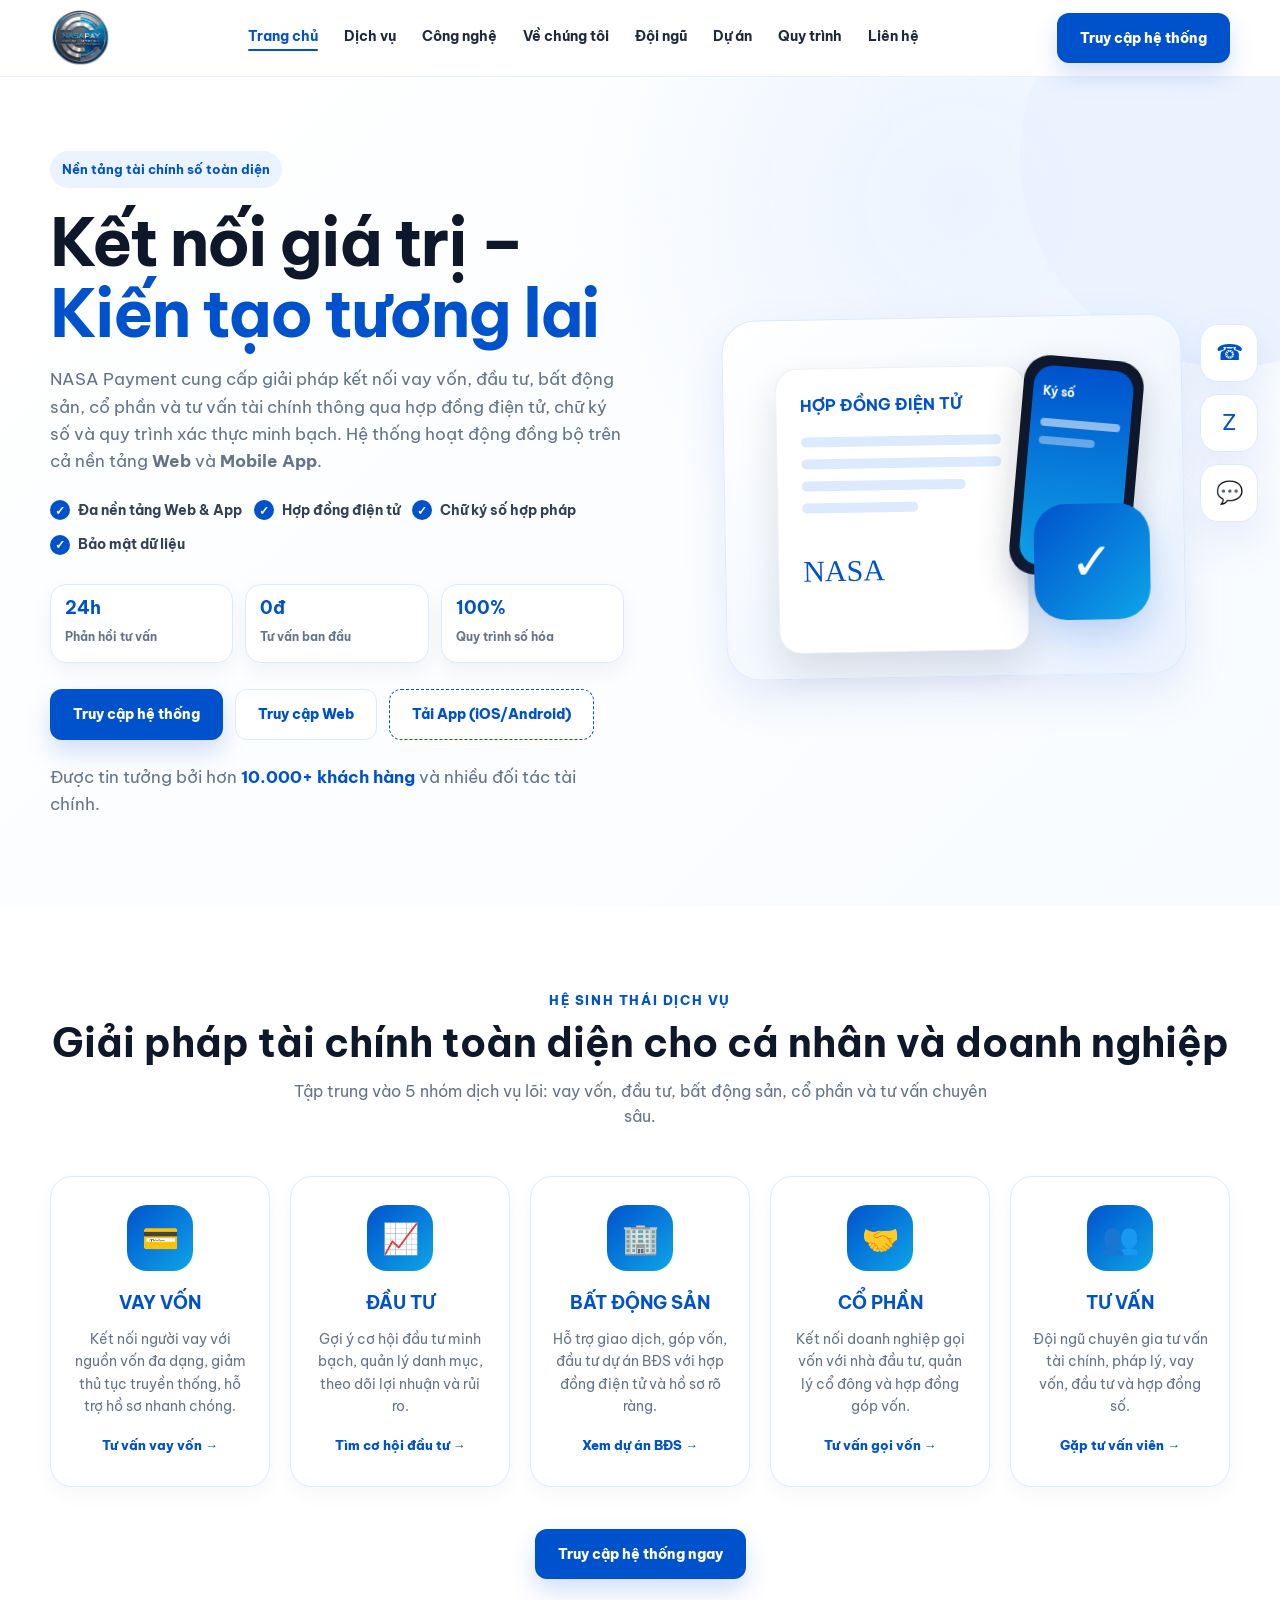
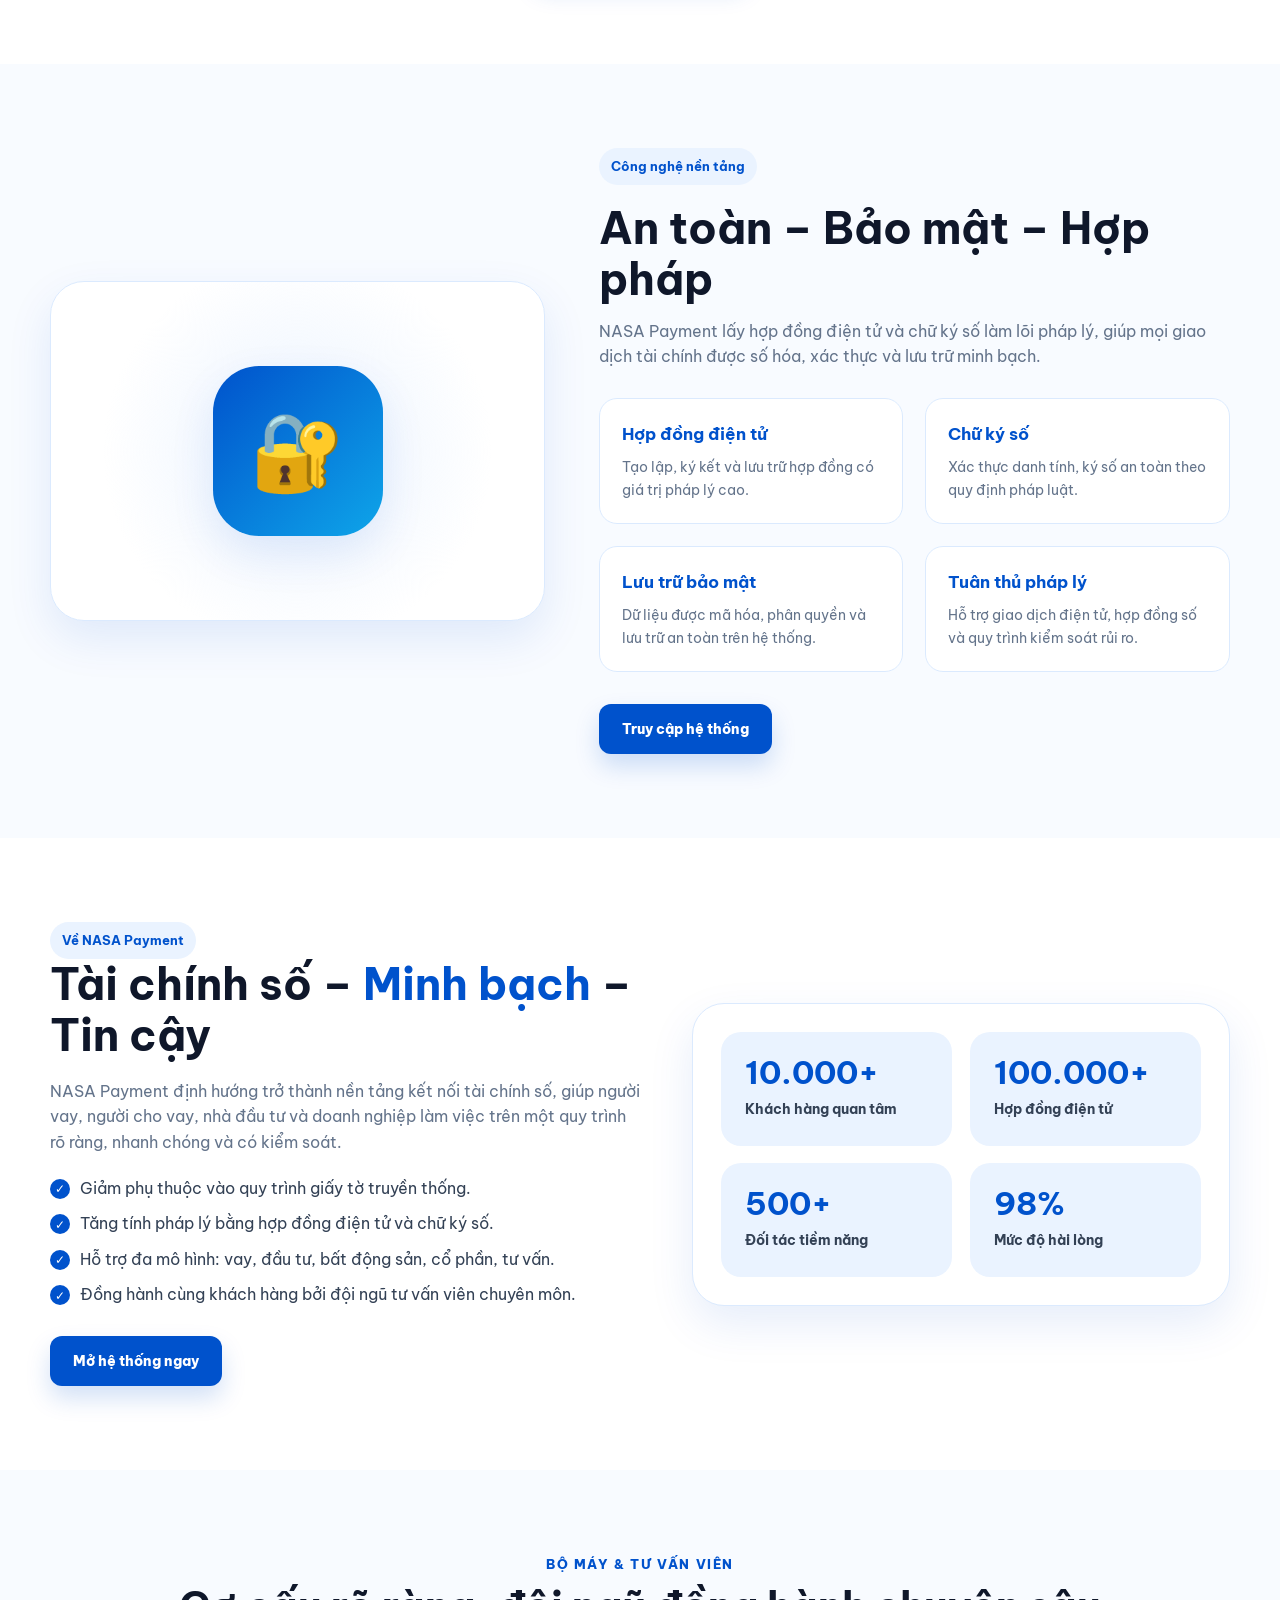
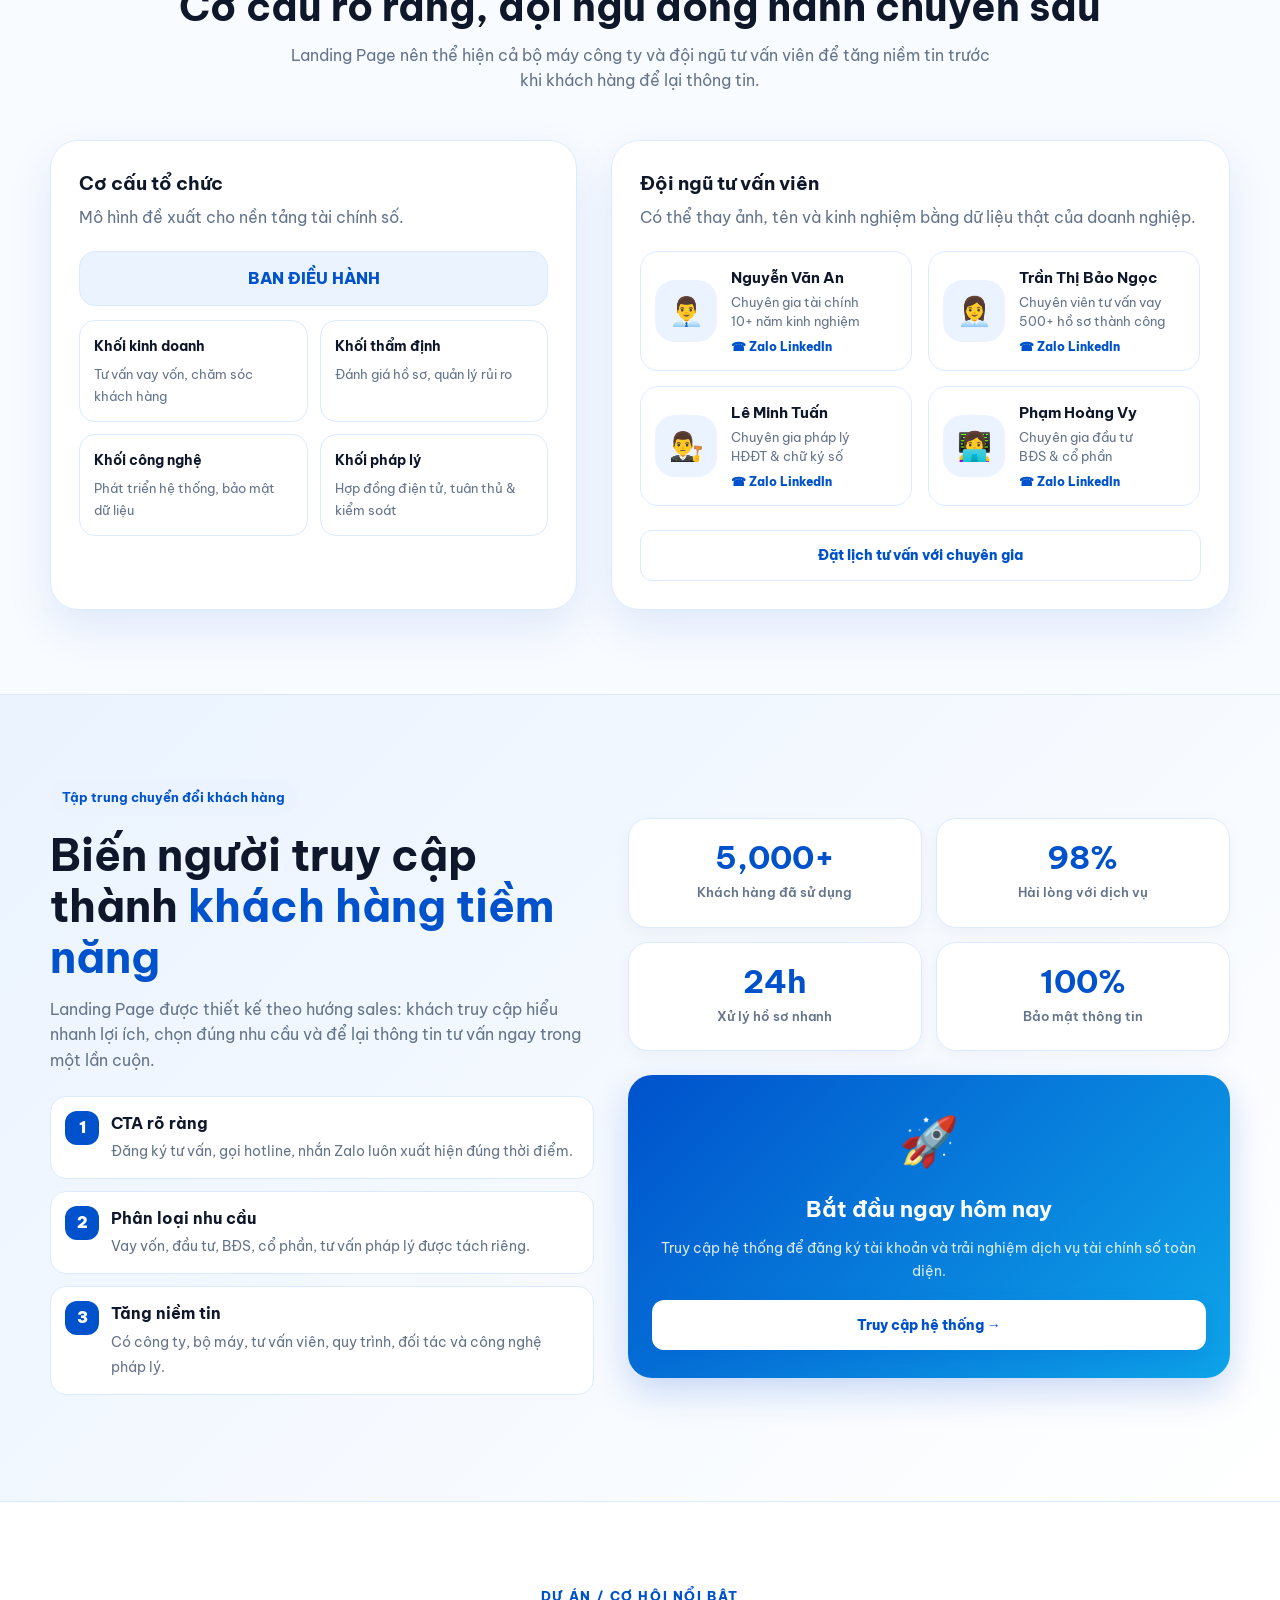
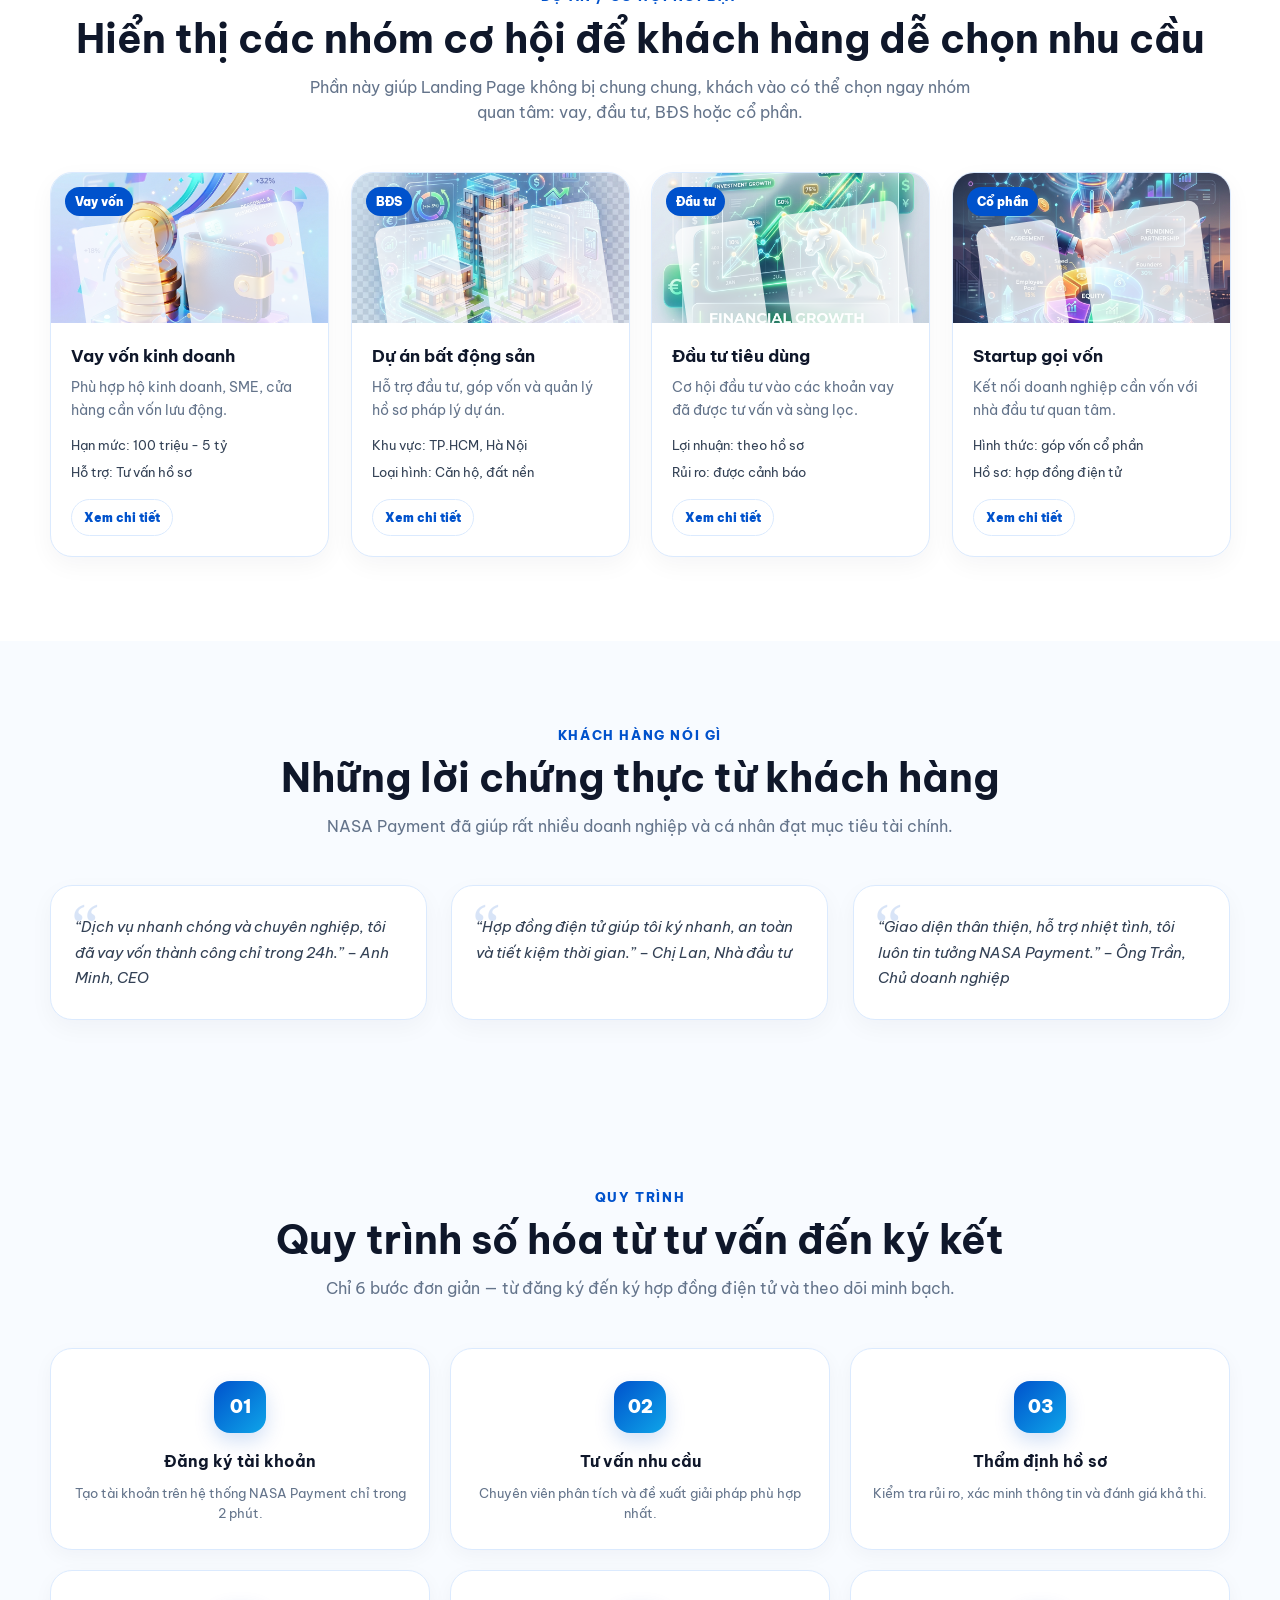
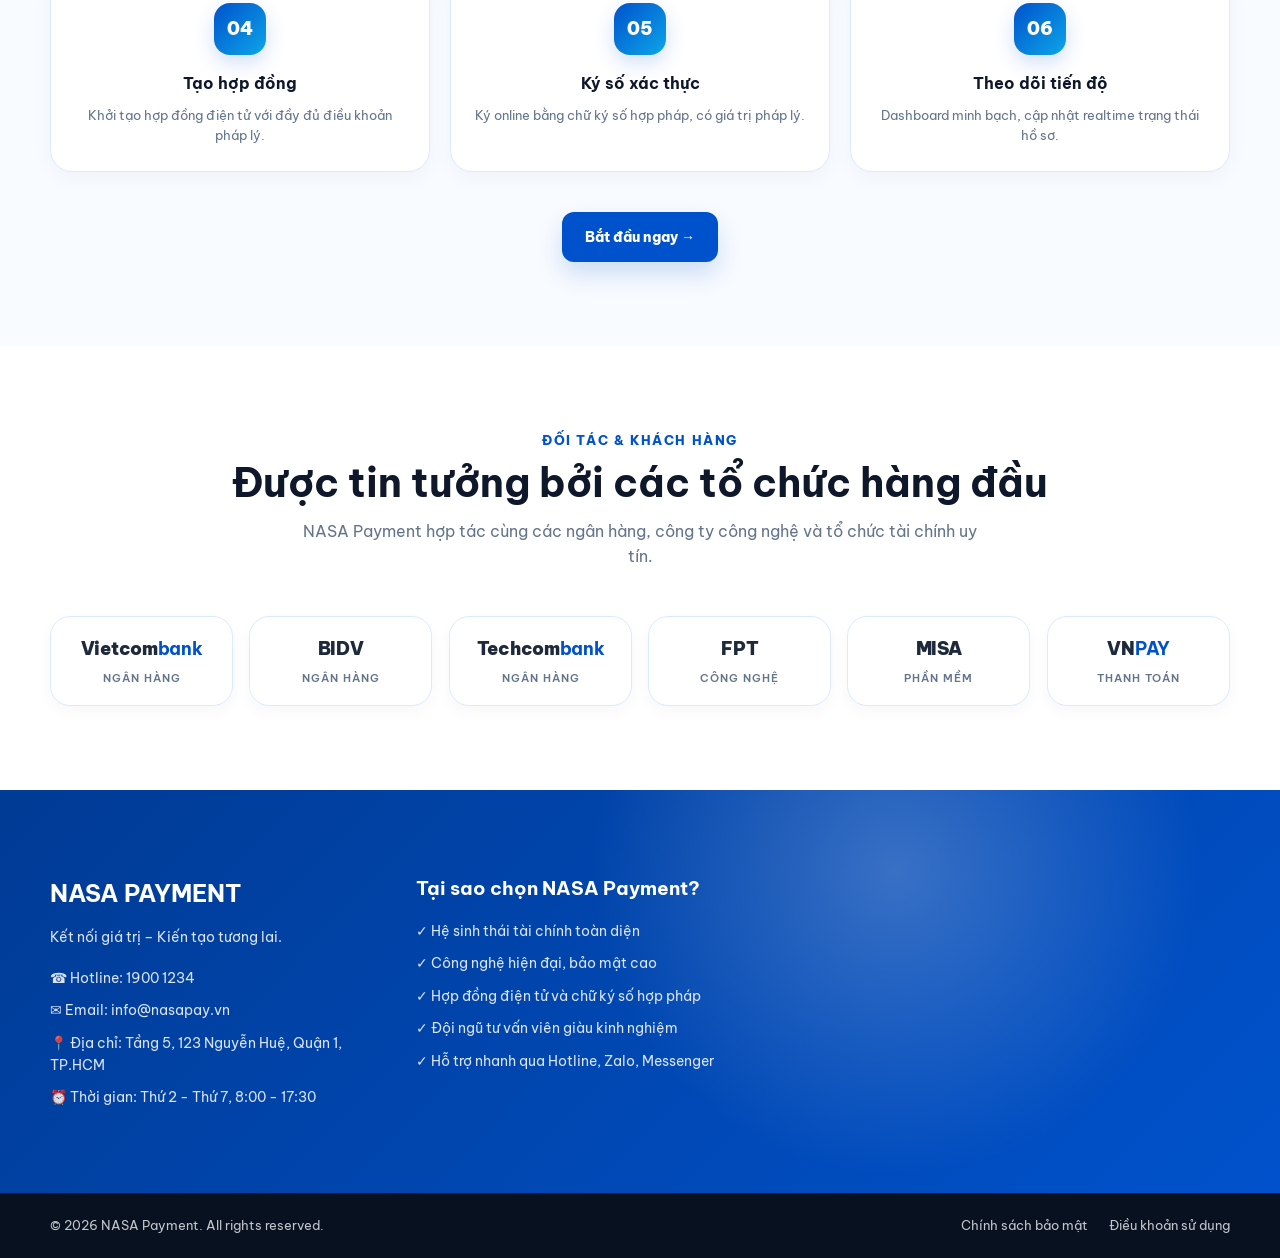
==== commit 08abfac1: "update" ====
--- a/landingpage/index.html
+++ b/landingpage/index.html
@@ -19,8 +19,8 @@
     <header class="header">
         <div class="container nav">
             <a class="logo" href="#home" aria-label="NASA Payment">
-                <img src="assets/images/nasa_payment_logo_1781400443479.png" alt="NASA Payment Logo"
-                    style="height: 56px; border-radius: 12px; object-fit: contain; box-shadow: var(--shadow);">
+                <img src="assets/images/Logo_Nasa_Pay-removebg-preview.png" alt="NASA Payment Logo"
+                    style="height: 56px; border-radius: 12px; object-fit: contain;">
             </a>
 
             <nav class="menu" id="menu">
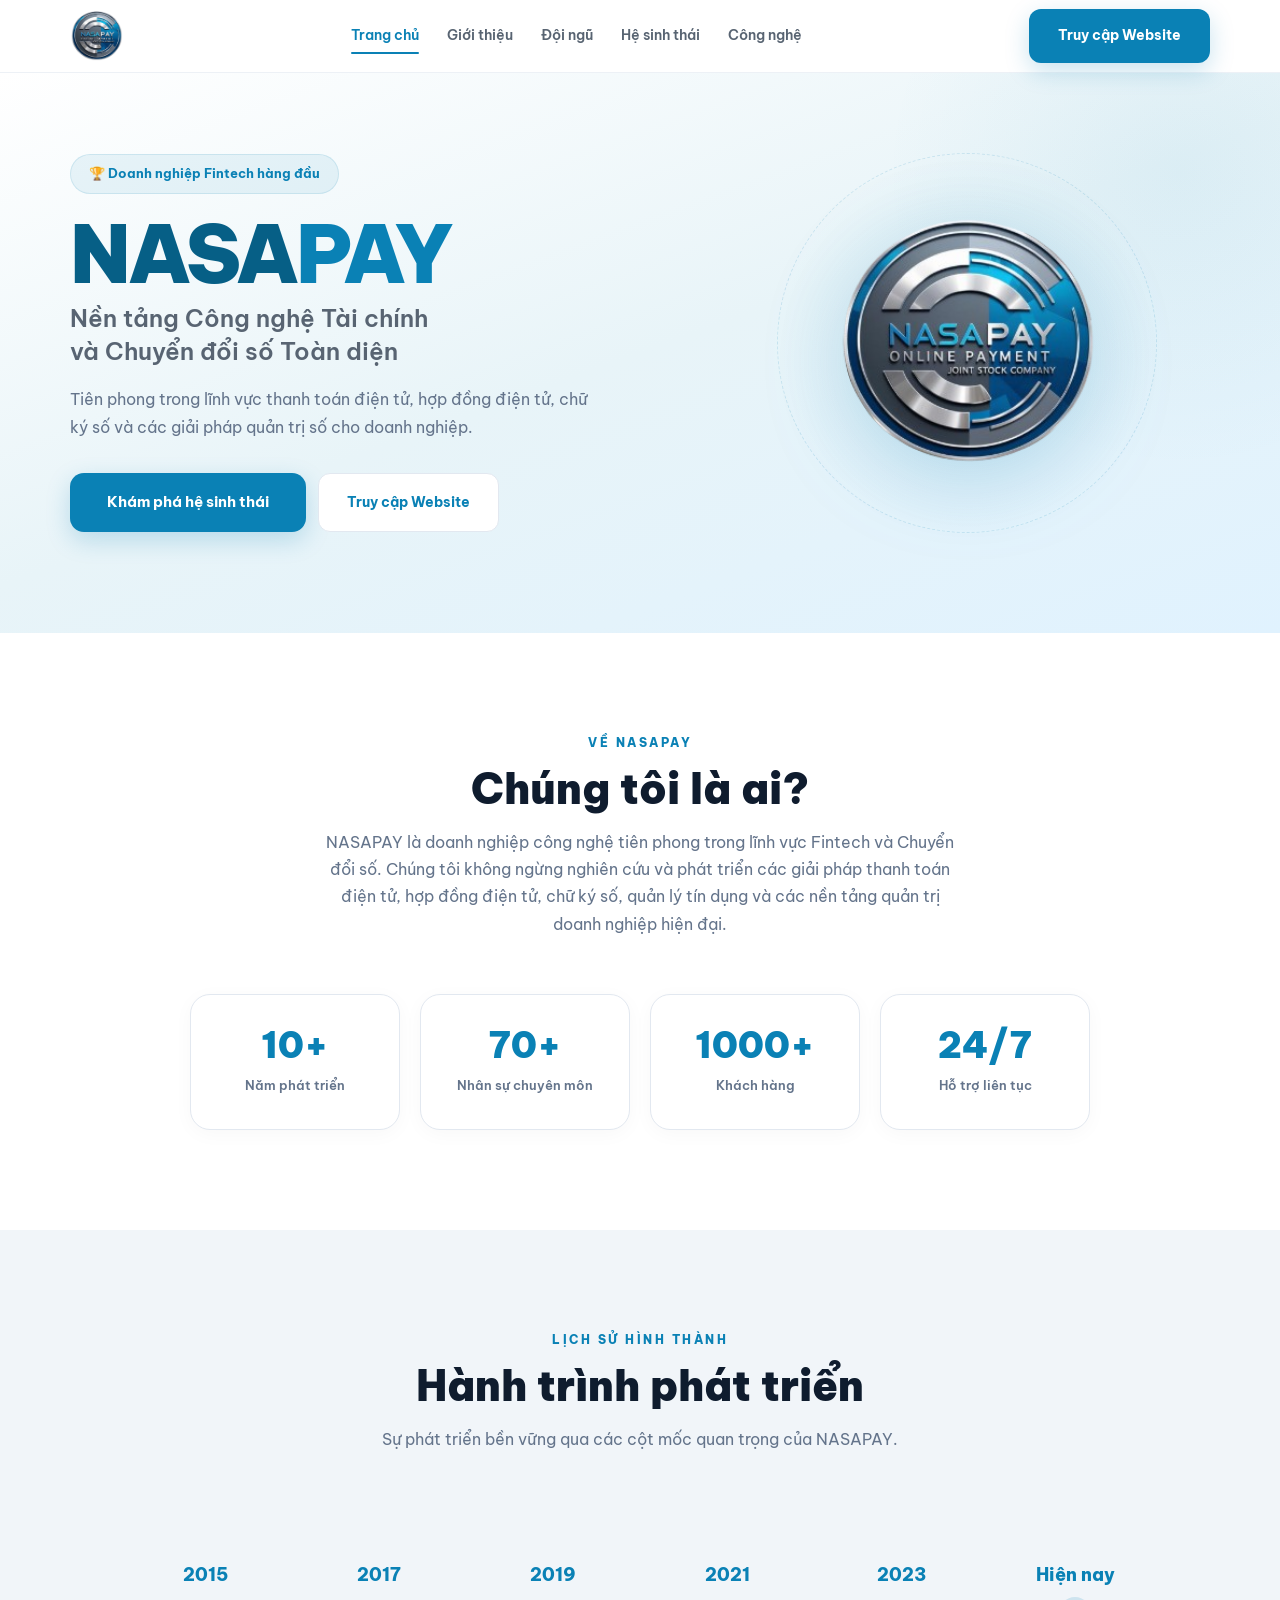
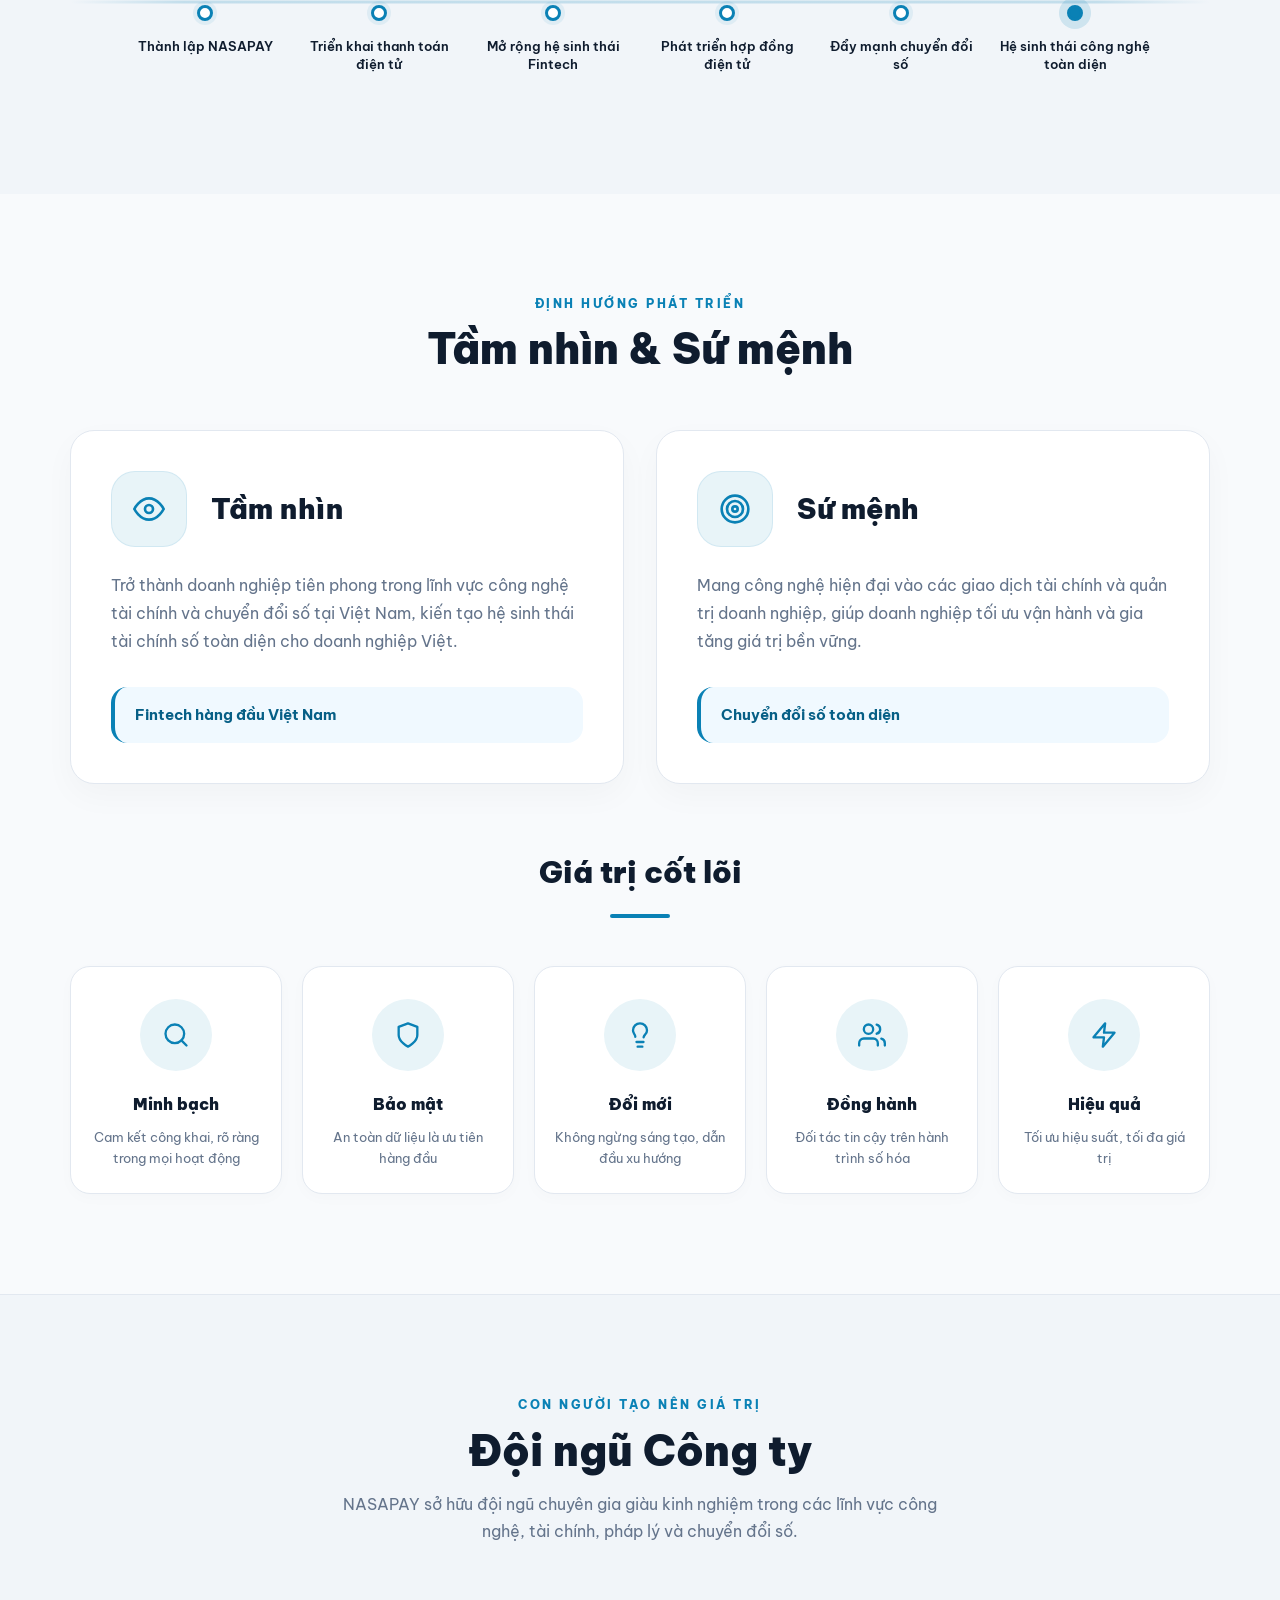
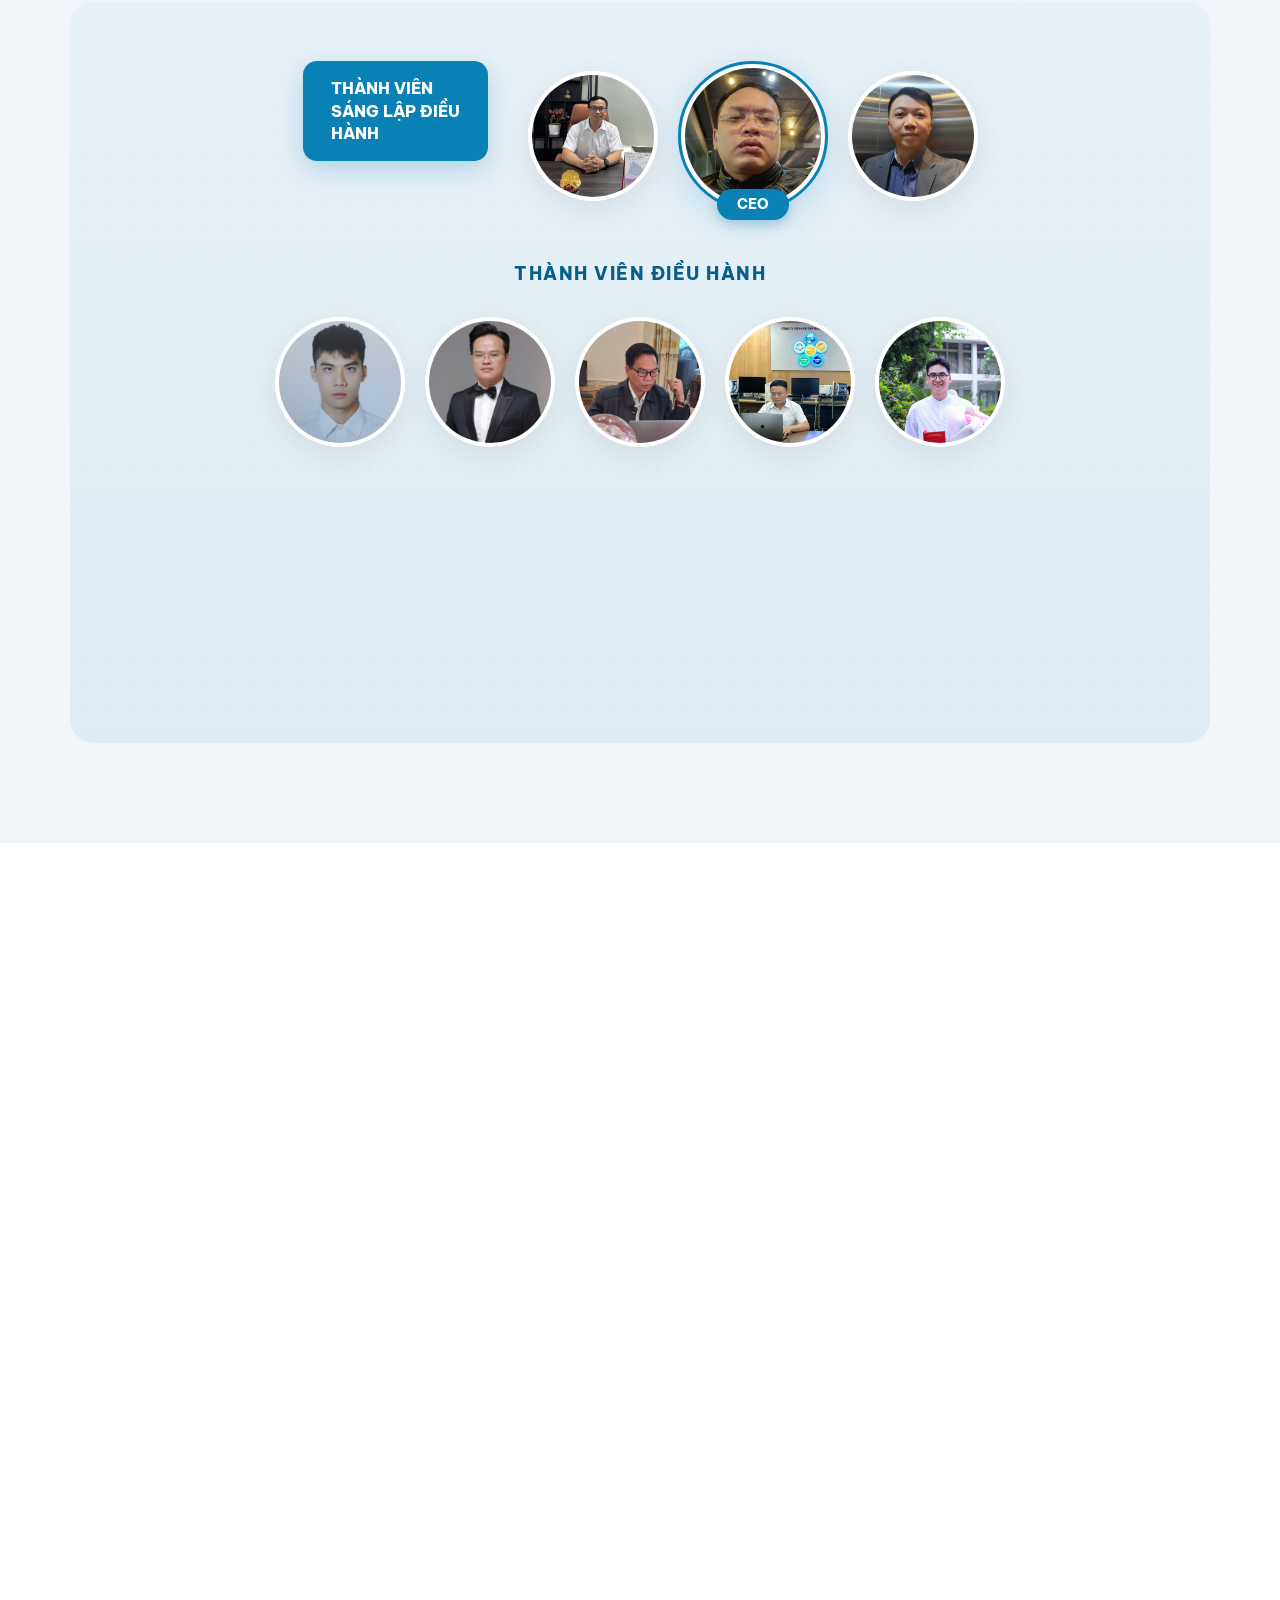
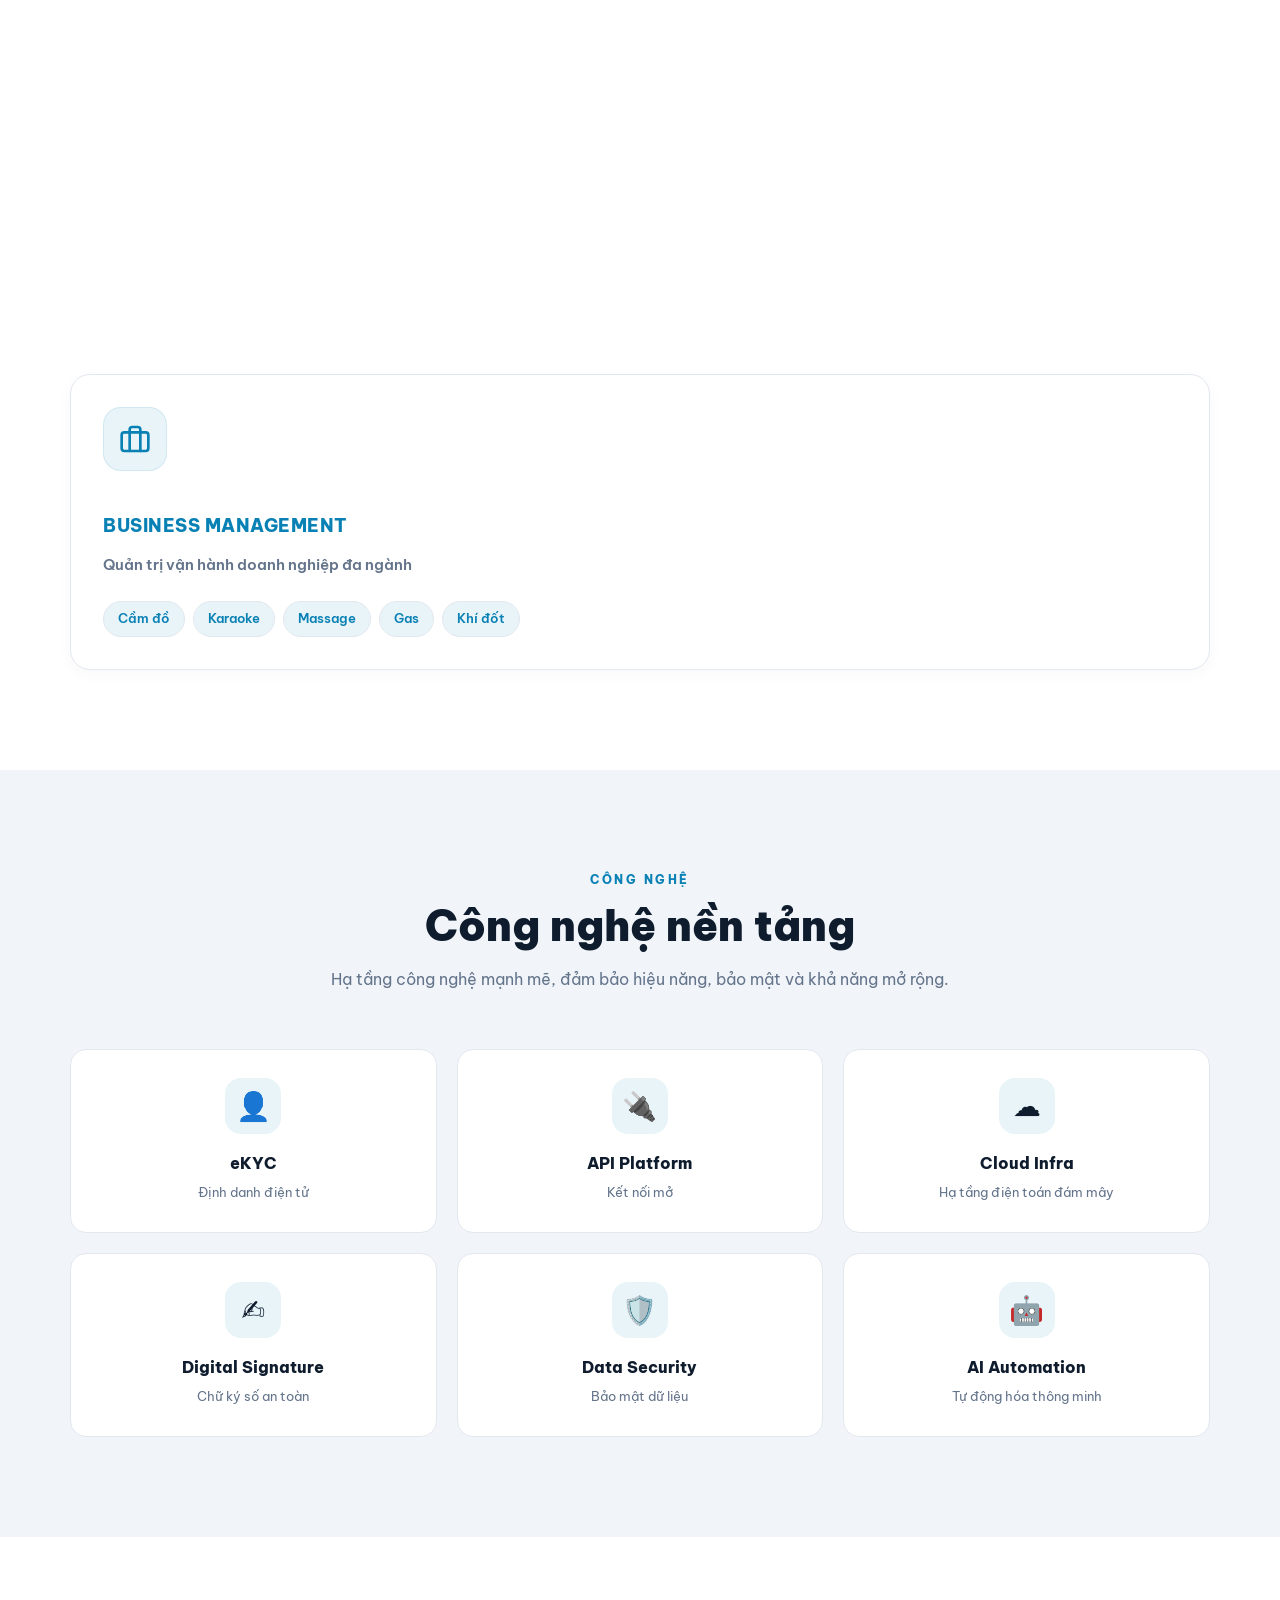
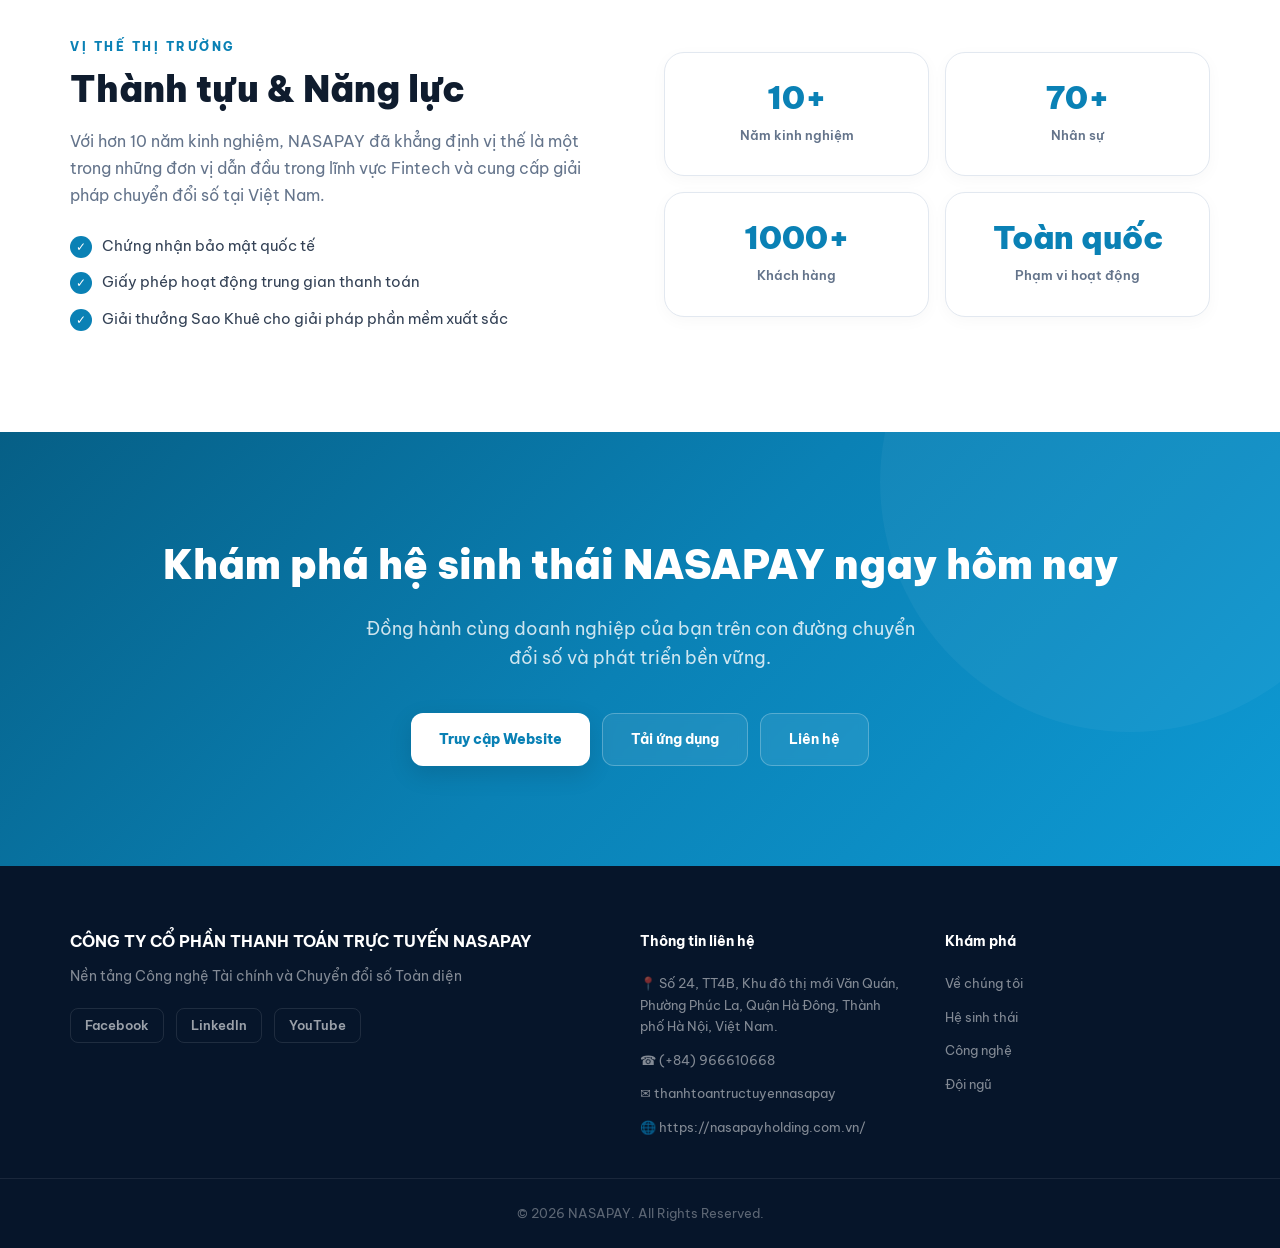
==== commit 9bbd28d7: "update content" ====
--- a/landingpage/index.html
+++ b/landingpage/index.html
@@ -4,663 +4,579 @@
 <head>
     <meta charset="UTF-8" />
     <meta name="viewport" content="width=device-width, initial-scale=1.0" />
-    <meta name="description"
-        content="NASA Payment - Nền tảng tài chính số toàn diện: vay vốn, đầu tư, bất động sản, cổ phần, hợp đồng điện tử và chữ ký số." />
-    <title>NASA Payment - Nền tảng tài chính số toàn diện</title>
+    <meta name="description" content="NASAPAY - Nền tảng Công nghệ Tài chính và Chuyển đổi số Toàn diện." />
+    <title>NASAPAY - Nền tảng Công nghệ Tài chính và Chuyển đổi số Toàn diện</title>
     <link rel="preconnect" href="https://fonts.googleapis.com">
     <link rel="preconnect" href="https://fonts.gstatic.com" crossorigin>
-    <link href="https://fonts.googleapis.com/css2?family=Be+Vietnam+Pro:wght@400;500;700;900&display=swap"
+    <link href="https://fonts.googleapis.com/css2?family=Be+Vietnam+Pro:wght@400;500;600;700;800;900&display=swap"
         rel="stylesheet">
     <link rel="stylesheet" href="assets/css/animate.min.css">
     <link rel="stylesheet" href="assets/css/style.css">
 </head>
 
 <body>
+    <!-- HEADER -->
     <header class="header">
         <div class="container nav">
-            <a class="logo" href="#home" aria-label="NASA Payment">
-                <img src="assets/images/Logo_Nasa_Pay-removebg-preview.png" alt="NASA Payment Logo"
-                    style="height: 56px; border-radius: 12px; object-fit: contain;">
+            <a class="logo" href="#home" aria-label="NASAPAY">
+                <img src="assets/images/Logo_Nasa_Pay-removebg-preview.png" alt="NASAPAY Logo"
+                    style="height: 50px; object-fit: contain;">
             </a>
-
             <nav class="menu" id="menu">
                 <a href="#home">Trang chủ</a>
-                <a href="#services">Dịch vụ</a>
+                <a href="#about">Giới thiệu</a>
+                <a href="#team">Đội ngũ</a>
+                <a href="#ecosystem">Hệ sinh thái</a>
                 <a href="#technology">Công nghệ</a>
-                <a href="#about">Về chúng tôi</a>
-                <a href="#team">Đội ngũ</a>
-                <a href="#projects">Dự án</a>
-                <a href="#process">Quy trình</a>
-                <a href="#contact">Liên hệ</a>
             </nav>
-
             <div class="nav-actions">
-                <a class="btn btn-primary" href="https://system.nasapay.vn">Truy cập hệ thống</a>
+                <a class="btn btn-primary" href="https://nasapay.vn">Truy cập Website</a>
                 <button class="mobile-toggle" id="mobileToggle" type="button">☰</button>
             </div>
         </div>
     </header>
 
     <main>
+        <!-- 1. HERO -->
         <section class="hero" id="home">
             <div class="container hero-grid">
                 <div class="hero-content">
-                    <div class="badge">Nền tảng tài chính số toàn diện</div>
-                    <h1>Kết nối giá trị – <span>Kiến tạo tương lai</span></h1>
-                    <p>
-                        NASA Payment cung cấp giải pháp kết nối vay vốn, đầu tư, bất động sản,
-                        cổ phần và tư vấn tài chính thông qua hợp đồng điện tử, chữ ký số và quy trình
-                        xác thực minh bạch. Hệ thống hoạt động đồng bộ trên cả nền tảng <strong>Web</strong> và
-                        <strong>Mobile App</strong>.
+                    <div class="badge">🏆 Doanh nghiệp Fintech hàng đầu</div>
+                    <h1>NASA<span>PAY</span></h1>
+                    <h2 class="hero-sub">Nền tảng Công nghệ Tài chính<br>và Chuyển đổi số Toàn diện</h2>
+                    <p class="hero-desc">Tiên phong trong lĩnh vực thanh toán điện tử, hợp đồng điện tử, chữ ký số và
+                        các giải pháp quản trị số cho doanh nghiệp.</p>
+                    <div class="hero-actions">
+                        <a class="btn btn-primary btn-lg" href="#ecosystem">Khám phá hệ sinh thái</a>
+                        <a class="btn btn-outline" href="https://nasapay.vn">Truy cập Website</a>
+                    </div>
+                </div>
+                <div class="hero-visual">
+                    <div class="hero-logo-wrap">
+                        <div class="hero-glow"></div>
+                        <img src="assets/images/Logo_Nasa_Pay-removebg-preview.png" alt="NASAPAY" class="hero-logo-img">
+                        <div class="hero-orbit"></div>
+                    </div>
+                </div>
+            </div>
+        </section>
+
+        <!-- 2. GIỚI THIỆU -->
+        <section class="section" id="about">
+            <div class="container">
+                <div class="section-title reveal">
+                    <div class="eyebrow">Về NASAPAY</div>
+                    <h2>Chúng tôi là ai?</h2>
+                    <p>NASAPAY là doanh nghiệp công nghệ tiên phong trong lĩnh vực Fintech và Chuyển đổi số. Chúng tôi
+                        không ngừng nghiên cứu và phát triển các giải pháp thanh toán điện tử, hợp đồng điện tử, chữ ký
+                        số, quản lý tín dụng và các nền tảng quản trị doanh nghiệp hiện đại.</p>
+                </div>
+                <div class="stats-row reveal stagger">
+                    <div class="stat-card">
+                        <strong>10+</strong>
+                        <span>Năm phát triển</span>
+                    </div>
+                    <div class="stat-card">
+                        <strong>70+</strong>
+                        <span>Nhân sự chuyên môn</span>
+                    </div>
+                    <div class="stat-card">
+                        <strong>1000+</strong>
+                        <span>Khách hàng</span>
+                    </div>
+                    <div class="stat-card">
+                        <strong>24/7</strong>
+                        <span>Hỗ trợ liên tục</span>
+                    </div>
+                </div>
+            </div>
+        </section>
+
+        <!-- 3. HÀNH TRÌNH -->
+        <section class="section section-dark" id="journey">
+            <div class="container">
+                <div class="section-title reveal">
+                    <div class="eyebrow">Lịch sử hình thành</div>
+                    <h2>Hành trình phát triển</h2>
+                    <p>Sự phát triển bền vững qua các cột mốc quan trọng của NASAPAY.</p>
+                </div>
+                <div class="timeline reveal">
+                    <div class="timeline-track"></div>
+                    <div class="timeline-items">
+                        <div class="t-item">
+                            <div class="t-year">2015</div>
+                            <div class="t-dot"></div>
+                            <div class="t-content">Thành lập NASAPAY</div>
+                        </div>
+                        <div class="t-item">
+                            <div class="t-year">2017</div>
+                            <div class="t-dot"></div>
+                            <div class="t-content">Triển khai thanh toán điện tử</div>
+                        </div>
+                        <div class="t-item">
+                            <div class="t-year">2019</div>
+                            <div class="t-dot"></div>
+                            <div class="t-content">Mở rộng hệ sinh thái Fintech</div>
+                        </div>
+                        <div class="t-item">
+                            <div class="t-year">2021</div>
+                            <div class="t-dot"></div>
+                            <div class="t-content">Phát triển hợp đồng điện tử</div>
+                        </div>
+                        <div class="t-item">
+                            <div class="t-year">2023</div>
+                            <div class="t-dot"></div>
+                            <div class="t-content">Đẩy mạnh chuyển đổi số</div>
+                        </div>
+                        <div class="t-item active">
+                            <div class="t-year">Hiện nay</div>
+                            <div class="t-dot"></div>
+                            <div class="t-content">Hệ sinh thái công nghệ toàn diện</div>
+                        </div>
+                    </div>
+                </div>
+            </div>
+        </section>
+
+        <!-- 4. TẦM NHÌN – SỨ MỆNH – GIÁ TRỊ -->
+        <section class="section vision-section" id="vision">
+            <div class="container">
+                <div class="section-title reveal">
+                    <div class="eyebrow">Định hướng phát triển</div>
+                    <h2>Tầm nhìn & Sứ mệnh</h2>
+                </div>
+                <div class="vision-row reveal stagger">
+                    <div class="vision-card vision-card--primary">
+                        <div class="vision-card-header">
+                            <div class="v-icon-wrap">
+                                <svg width="32" height="32" viewBox="0 0 24 24" fill="none" stroke="currentColor"
+                                    stroke-width="2" stroke-linecap="round" stroke-linejoin="round">
+                                    <path d="M1 12s4-8 11-8 11 8 11 8-4 8-11 8-11-8-11-8z"></path>
+                                    <circle cx="12" cy="12" r="3"></circle>
+                                </svg>
+                            </div>
+                            <h3>Tầm nhìn</h3>
+                        </div>
+                        <p>Trở thành doanh nghiệp tiên phong trong lĩnh vực công nghệ tài chính và chuyển đổi số tại
+                            Việt Nam, kiến tạo hệ sinh thái tài chính số toàn diện cho doanh nghiệp Việt.</p>
+                        <div class="vision-highlight">
+                            Fintech hàng đầu Việt Nam
+                        </div>
+                    </div>
+                    <div class="vision-card vision-card--secondary">
+                        <div class="vision-card-header">
+                            <div class="v-icon-wrap">
+                                <svg width="32" height="32" viewBox="0 0 24 24" fill="none" stroke="currentColor"
+                                    stroke-width="2" stroke-linecap="round" stroke-linejoin="round">
+                                    <circle cx="12" cy="12" r="10"></circle>
+                                    <circle cx="12" cy="12" r="6"></circle>
+                                    <circle cx="12" cy="12" r="2"></circle>
+                                </svg>
+                            </div>
+                            <h3>Sứ mệnh</h3>
+                        </div>
+                        <p>Mang công nghệ hiện đại vào các giao dịch tài chính và quản trị doanh nghiệp, giúp doanh
+                            nghiệp tối ưu vận hành và gia tăng giá trị bền vững.</p>
+                        <div class="vision-highlight">
+                            Chuyển đổi số toàn diện
+                        </div>
+                    </div>
+                </div>
+
+                <div class="core-values reveal stagger">
+                    <h3 class="cv-title">Giá trị cốt lõi</h3>
+                    <div class="values-grid">
+                        <div class="value-card">
+                            <div class="value-icon">
+                                <svg width="28" height="28" viewBox="0 0 24 24" fill="none" stroke="currentColor"
+                                    stroke-width="2" stroke-linecap="round" stroke-linejoin="round">
+                                    <circle cx="11" cy="11" r="8"></circle>
+                                    <line x1="21" y1="21" x2="16.65" y2="16.65"></line>
+                                </svg>
+                            </div>
+                            <h4>Minh bạch</h4>
+                            <p>Cam kết công khai, rõ ràng trong mọi hoạt động</p>
+                        </div>
+                        <div class="value-card">
+                            <div class="value-icon">
+                                <svg width="28" height="28" viewBox="0 0 24 24" fill="none" stroke="currentColor"
+                                    stroke-width="2" stroke-linecap="round" stroke-linejoin="round">
+                                    <path d="M12 22s8-4 8-10V5l-8-3-8 3v7c0 6 8 10 8 10z"></path>
+                                </svg>
+                            </div>
+                            <h4>Bảo mật</h4>
+                            <p>An toàn dữ liệu là ưu tiên hàng đầu</p>
+                        </div>
+                        <div class="value-card">
+                            <div class="value-icon">
+                                <svg width="28" height="28" viewBox="0 0 24 24" fill="none" stroke="currentColor"
+                                    stroke-width="2" stroke-linecap="round" stroke-linejoin="round">
+                                    <path d="M9 18h6"></path>
+                                    <path d="M10 22h4"></path>
+                                    <path
+                                        d="M15.09 14c.18-.98.65-1.74 1.41-2.5A4.65 4.65 0 0 0 18 8 6 6 0 0 0 6 8c0 1 .34 2.02.9 2.8.7.99 1.15 1.79 1.1 2.7">
+                                    </path>
+                                </svg>
+                            </div>
+                            <h4>Đổi mới</h4>
+                            <p>Không ngừng sáng tạo, dẫn đầu xu hướng</p>
+                        </div>
+                        <div class="value-card">
+                            <div class="value-icon">
+                                <svg width="28" height="28" viewBox="0 0 24 24" fill="none" stroke="currentColor"
+                                    stroke-width="2" stroke-linecap="round" stroke-linejoin="round">
+                                    <path d="M17 21v-2a4 4 0 0 0-4-4H5a4 4 0 0 0-4 4v2"></path>
+                                    <circle cx="9" cy="7" r="4"></circle>
+                                    <path d="M23 21v-2a4 4 0 0 0-3-3.87"></path>
+                                    <path d="M16 3.13a4 4 0 0 1 0 7.75"></path>
+                                </svg>
+                            </div>
+                            <h4>Đồng hành</h4>
+                            <p>Đối tác tin cậy trên hành trình số hóa</p>
+                        </div>
+                        <div class="value-card">
+                            <div class="value-icon">
+                                <svg width="28" height="28" viewBox="0 0 24 24" fill="none" stroke="currentColor"
+                                    stroke-width="2" stroke-linecap="round" stroke-linejoin="round">
+                                    <polygon points="13 2 3 14 12 14 11 22 21 10 12 10 13 2"></polygon>
+                                </svg>
+                            </div>
+                            <h4>Hiệu quả</h4>
+                            <p>Tối ưu hiệu suất, tối đa giá trị</p>
+                        </div>
+                    </div>
+                </div>
+            </div>
+        </section>
+
+        <!-- 5. ĐỘI NGŨ -->
+        <section class="section section-dark" id="team">
+            <div class="container">
+                <div class="section-title reveal">
+                    <div class="eyebrow">Con người tạo nên giá trị</div>
+                    <h2>Đội ngũ Công ty</h2>
+                    <p>NASAPAY sở hữu đội ngũ chuyên gia giàu kinh nghiệm trong các lĩnh vực công nghệ, tài chính, pháp
+                        lý và chuyển đổi số.</p>
+                </div>
+
+                <div class="team-hierarchy">
+                    <!-- Sáng lập -->
+                    <div class="team-tier reveal tier-top">
+                        <div class="tier-title-box">THÀNH VIÊN<br>SÁNG LẬP ĐIỀU<br>HÀNH</div>
+                        <div class="tier-members" style="align-items: center;">
+                            <div class="member-circle">
+                                <div class="avatar-bg"
+                                    style="background-image: url('assets/images/menber/menber-1.jpg'); background-size: cover; background-position: center 10%;">
+                                </div>
+                            </div>
+                            <div class="member-circle ceo-circle">
+                                <div class="avatar-bg"
+                                    style="background-image: url('assets/images/menber/menber-2(ceo).png'); background-size: cover; background-position: center 10%;">
+                                </div>
+                                <div class="ceo-label">CEO</div>
+                            </div>
+                            <div class="member-circle">
+                                <div class="avatar-bg"
+                                    style="background-image: url('assets/images/menber/menber-3.png'); background-size: cover; background-position: center 10%;">
+                                </div>
+                            </div>
+                        </div>
+                    </div>
+
+                    <!-- Điều hành -->
+                    <div class="team-tier reveal">
+                        <h3 class="tier-title">THÀNH VIÊN ĐIỀU HÀNH</h3>
+                        <div class="tier-members" style="align-items: center;">
+                            <div class="member-circle">
+                                <div class="avatar-bg"
+                                    style="background-image: url('assets/images/menber/menber-4.png'); background-size: cover; background-position: center 15%;">
+                                </div>
+                            </div>
+                            <div class="member-circle">
+                                <div class="avatar-bg"
+                                    style="background-image: url('assets/images/menber/menber-5.png'); background-size: cover; background-position: center 10%;">
+                                </div>
+                            </div>
+                            <div class="member-circle">
+                                <div class="avatar-bg"
+                                    style="background-image: url('assets/images/menber/menber-6.png'); background-size: cover; background-position: center 15%;">
+                                </div>
+                            </div>
+                            <div class="member-circle">
+                                <div class="avatar-bg"
+                                    style="background-image: url('assets/images/menber/menber-7.jpg'); background-size: cover; background-position: center 20%;">
+                                </div>
+                            </div>
+                            <div class="member-circle">
+                                <div class="avatar-bg"
+                                    style="background-image: url('assets/images/menber/menber-8.png'); background-size: cover; background-position: center 15%;">
+                                </div>
+                            </div>
+                        </div>
+                    </div>
+
+                    <!-- Vốn thị trường -->
+                    <div class="team-tier reveal">
+                        <h3 class="tier-title">BAN ĐIỀU HÀNH VỐN THỊ TRƯỜNG</h3>
+                        <div class="tier-members" style="align-items: center;">
+                            <div class="member-circle">
+                                <div class="avatar-bg"
+                                    style="background-image: url('assets/images/menber/menber-9.png'); background-size: cover; background-position: center 15%;">
+                                </div>
+                            </div>
+                        </div>
+                    </div>
+                </div>
+            </div>
+        </section>
+
+        <!-- 6. HỆ SINH THÁI -->
+        <section class="section ecosystem-section" id="ecosystem">
+            <div class="container">
+                <div class="section-title reveal">
+                    <div class="eyebrow">Năng lực sản phẩm</div>
+                    <h2>Hệ sinh thái giải pháp</h2>
+                    <p>Cung cấp giải pháp công nghệ toàn diện cho đa dạng nhu cầu của doanh nghiệp và tổ chức tài chính.
                     </p>
-
-                    <div class="hero-checks">
-                        <div class="check-pill"><span>✓</span> Đa nền tảng Web & App</div>
-                        <div class="check-pill"><span>✓</span> Hợp đồng điện tử</div>
-                        <div class="check-pill"><span>✓</span> Chữ ký số hợp pháp</div>
-                        <div class="check-pill"><span>✓</span> Bảo mật dữ liệu</div>
-                    </div>
-
-                    <div class="hero-sales-box">
-                        <div class="hero-sales-item">
-                            <strong>24h</strong>
-                            <span>Phản hồi tư vấn</span>
-                        </div>
-                        <div class="hero-sales-item">
-                            <strong>0đ</strong>
-                            <span>Tư vấn ban đầu</span>
-                        </div>
-                        <div class="hero-sales-item">
-                            <strong>100%</strong>
-                            <span>Quy trình số hóa</span>
-                        </div>
-                    </div>
-
-                    <div class="hero-actions">
-                        <a class="btn btn-primary" href="https://system.nasapay.vn">Truy cập hệ thống</a>
-                        <a class="btn btn-outline" href="#">Truy cập Web</a>
-                        <a class="btn btn-outline" href="#" style="border: 1px dashed var(--primary);">Tải App
-                            (iOS/Android)</a>
-                    </div>
-
-                    <p class="trust-line">Được tin tưởng bởi hơn <strong>10.000+ khách hàng</strong> và nhiều đối tác
-                        tài chính.</p>
-                </div>
-
-                <div class="hero-visual" aria-label="Minh họa hợp đồng điện tử">
-                    <div class="device">
-                        <div class="contract">
-                            <h3>HỢP ĐỒNG ĐIỆN TỬ</h3>
-                            <div class="contract-line"></div>
-                            <div class="contract-line"></div>
-                            <div class="contract-line"></div>
-                            <div class="contract-line"></div>
-                            <div class="signature">NASA</div>
-                        </div>
-                        <div class="phone">
-                            <div class="phone-screen">
-                                <strong>Ký số</strong>
-                                <div
-                                    style="height:8px;background:rgba(255,255,255,.55);border-radius:8px;margin-top:18px;">
-                                </div>
-                                <div
-                                    style="height:8px;background:rgba(255,255,255,.38);border-radius:8px;margin-top:10px;width:70%;">
-                                </div>
-                            </div>
-                        </div>
-                        <div class="shield">✓</div>
-                    </div>
-                </div>
-            </div>
-        </section>
-
-        <div class="float-contact" aria-label="Liên hệ nhanh">
-            <a href="tel:19001234" title="Hotline">☎</a>
-            <a href="https://system.nasapay.vn" title="Zalo">Z</a>
-            <a href="https://system.nasapay.vn" title="Messenger">💬</a>
+                </div>
+
+                <div class="ecosystem-grid stagger">
+                    <div class="eco-card reveal" data-num="01">
+                        <div class="eco-card-top">
+                            <div class="eco-icon">
+                                <svg width="32" height="32" viewBox="0 0 24 24" fill="none" stroke="currentColor"
+                                    stroke-width="2" stroke-linecap="round" stroke-linejoin="round">
+                                    <rect x="1" y="4" width="22" height="16" rx="2" ry="2"></rect>
+                                    <line x1="1" y1="10" x2="23" y2="10"></line>
+                                </svg>
+                            </div>
+                        </div>
+                        <h3>DIGITAL FINANCE</h3>
+                        <p class="eco-desc">Giải pháp tài chính số toàn diện</p>
+                        <ul class="eco-list">
+                            <li>Payment Gateway</li>
+                            <li>QR Payment</li>
+                            <li>Virtual Account</li>
+                            <li>Loan Management</li>
+                            <li>Reconciliation</li>
+                        </ul>
+                    </div>
+                    <div class="eco-card reveal" data-num="02">
+                        <div class="eco-card-top">
+                            <div class="eco-icon">
+                                <svg width="32" height="32" viewBox="0 0 24 24" fill="none" stroke="currentColor"
+                                    stroke-width="2" stroke-linecap="round" stroke-linejoin="round">
+                                    <path d="M12 20h9"></path>
+                                    <path d="M16.5 3.5a2.121 2.121 0 0 1 3 3L7 19l-4 1 1-4L16.5 3.5z"></path>
+                                </svg>
+                            </div>
+                        </div>
+                        <h3>DIGITAL CONTRACT</h3>
+                        <p class="eco-desc">Hợp đồng & chữ ký điện tử</p>
+                        <ul class="eco-list">
+                            <li>Electronic Contract</li>
+                            <li>Digital Signature</li>
+                            <li>Smart CA</li>
+                            <li>Document Management</li>
+                        </ul>
+                    </div>
+                    <div class="eco-card reveal" data-num="03">
+                        <div class="eco-card-top">
+                            <div class="eco-icon">
+                                <svg width="32" height="32" viewBox="0 0 24 24" fill="none" stroke="currentColor"
+                                    stroke-width="2" stroke-linecap="round" stroke-linejoin="round">
+                                    <rect x="4" y="2" width="16" height="20" rx="2" ry="2"></rect>
+                                    <line x1="12" y1="18" x2="12" y2="22"></line>
+                                    <line x1="8" y1="6" x2="8" y2="6.01"></line>
+                                    <line x1="16" y1="6" x2="16" y2="6.01"></line>
+                                    <line x1="8" y1="10" x2="8" y2="10.01"></line>
+                                    <line x1="16" y1="10" x2="16" y2="10.01"></line>
+                                    <line x1="8" y1="14" x2="8" y2="14.01"></line>
+                                    <line x1="16" y1="14" x2="16" y2="14.01"></line>
+                                </svg>
+                            </div>
+                        </div>
+                        <h3>DEBT HUB</h3>
+                        <p class="eco-desc">Nền tảng quản lý & giao dịch nợ</p>
+                        <ul class="eco-list">
+                            <li>Quản lý nợ</li>
+                            <li>Mua bán nợ</li>
+                            <li>Đấu giá tài sản</li>
+                            <li>Nhà đầu tư</li>
+                        </ul>
+                    </div>
+                    <div class="eco-card reveal" data-num="04">
+                        <div class="eco-card-top">
+                            <div class="eco-icon">
+                                <svg width="32" height="32" viewBox="0 0 24 24" fill="none" stroke="currentColor"
+                                    stroke-width="2" stroke-linecap="round" stroke-linejoin="round">
+                                    <circle cx="12" cy="12" r="10"></circle>
+                                    <polyline points="12 6 12 12 16 14"></polyline>
+                                </svg>
+                            </div>
+                        </div>
+                        <h3>INSTALLMENT HUB</h3>
+                        <p class="eco-desc">Giải pháp trả góp thông minh</p>
+                        <ul class="eco-list">
+                            <li>Trả góp</li>
+                            <li>eKYC</li>
+                            <li>Scoring</li>
+                            <li>Approval</li>
+                        </ul>
+                    </div>
+                    <div class="eco-card eco-card-wide reveal" data-num="05">
+                        <div class="eco-card-top">
+                            <div class="eco-icon">
+                                <svg width="32" height="32" viewBox="0 0 24 24" fill="none" stroke="currentColor"
+                                    stroke-width="2" stroke-linecap="round" stroke-linejoin="round">
+                                    <rect x="2" y="7" width="20" height="14" rx="2" ry="2"></rect>
+                                    <path d="M16 21V5a2 2 0 0 0-2-2h-4a2 2 0 0 0-2 2v16"></path>
+                                </svg>
+                            </div>
+                        </div>
+                        <h3>BUSINESS MANAGEMENT</h3>
+                        <p class="eco-desc">Quản trị vận hành doanh nghiệp đa ngành</p>
+                        <div class="tags">
+                            <span class="tag">Cầm đồ</span>
+                            <span class="tag">Karaoke</span>
+                            <span class="tag">Massage</span>
+                            <span class="tag">Gas</span>
+                            <span class="tag">Khí đốt</span>
+                        </div>
+                    </div>
+                </div>
+            </div>
+        </section>
+
+
+        <!-- 7. CÔNG NGHỆ -->
+        <section class="section section-dark" id="technology">
+            <div class="container">
+                <div class="section-title reveal">
+                    <div class="eyebrow">Công nghệ</div>
+                    <h2>Công nghệ nền tảng</h2>
+                    <p>Hạ tầng công nghệ mạnh mẽ, đảm bảo hiệu năng, bảo mật và khả năng mở rộng.</p>
+                </div>
+                <div class="tech-grid reveal stagger">
+                    <div class="tech-item">
+                        <div class="tech-icon">👤</div>
+                        <h4>eKYC</h4>
+                        <p>Định danh điện tử</p>
+                    </div>
+                    <div class="tech-item">
+                        <div class="tech-icon">🔌</div>
+                        <h4>API Platform</h4>
+                        <p>Kết nối mở</p>
+                    </div>
+                    <div class="tech-item">
+                        <div class="tech-icon">☁️</div>
+                        <h4>Cloud Infra</h4>
+                        <p>Hạ tầng điện toán đám mây</p>
+                    </div>
+                    <div class="tech-item">
+                        <div class="tech-icon">✍️</div>
+                        <h4>Digital Signature</h4>
+                        <p>Chữ ký số an toàn</p>
+                    </div>
+                    <div class="tech-item">
+                        <div class="tech-icon">🛡️</div>
+                        <h4>Data Security</h4>
+                        <p>Bảo mật dữ liệu</p>
+                    </div>
+                    <div class="tech-item">
+                        <div class="tech-icon">🤖</div>
+                        <h4>AI Automation</h4>
+                        <p>Tự động hóa thông minh</p>
+                    </div>
+                </div>
+            </div>
+        </section>
+
+        <!-- 8. THÀNH TỰU -->
+        <section class="section" id="achievements">
+            <div class="container">
+                <div class="achievements-grid reveal">
+                    <div class="ach-text">
+                        <div class="eyebrow">Vị thế thị trường</div>
+                        <h2>Thành tựu & Năng lực</h2>
+                        <p>Với hơn 10 năm kinh nghiệm, NASAPAY đã khẳng định vị thế là một trong những đơn vị dẫn đầu
+                            trong lĩnh vực Fintech và cung cấp giải pháp chuyển đổi số tại Việt Nam.</p>
+                        <ul class="about-list">
+                            <li>Chứng nhận bảo mật quốc tế</li>
+                            <li>Giấy phép hoạt động trung gian thanh toán</li>
+                            <li>Giải thưởng Sao Khuê cho giải pháp phần mềm xuất sắc</li>
+                        </ul>
+                    </div>
+                    <div class="ach-stats stagger">
+                        <div class="ach-stat-card">
+                            <strong>10+</strong><span>Năm kinh nghiệm</span>
+                        </div>
+                        <div class="ach-stat-card">
+                            <strong>70+</strong><span>Nhân sự</span>
+                        </div>
+                        <div class="ach-stat-card">
+                            <strong>1000+</strong><span>Khách hàng</span>
+                        </div>
+                        <div class="ach-stat-card">
+                            <strong>Toàn quốc</strong><span>Phạm vi hoạt động</span>
+                        </div>
+                    </div>
+                </div>
+            </div>
+        </section>
+
+        <!-- 9. CTA -->
+        <section class="cta-section" id="cta">
+            <div class="container reveal">
+                <h2>Khám phá hệ sinh thái NASAPAY ngay hôm nay</h2>
+                <p>Đồng hành cùng doanh nghiệp của bạn trên con đường chuyển đổi số và phát triển bền vững.</p>
+                <div class="cta-buttons">
+                    <a class="btn btn-white" href="https://nasapay.vn">Truy cập Website</a>
+                    <a class="btn btn-ghost" href="#">Tải ứng dụng</a>
+                    <a class="btn btn-ghost" href="#footer">Liên hệ</a>
+                </div>
+            </div>
+        </section>
+    </main>
+
+    <!-- FOOTER -->
+    <footer class="footer" id="footer">
+        <div class="container footer-grid">
+            <div class="footer-brand">
+                <h3>CÔNG TY CỔ PHẦN THANH TOÁN TRỰC TUYẾN NASAPAY</h3>
+                <p>Nền tảng Công nghệ Tài chính và Chuyển đổi số Toàn diện</p>
+                <div class="footer-social">
+                    <a href="#">Facebook</a>
+                    <a href="#">LinkedIn</a>
+                    <a href="#">YouTube</a>
+                </div>
+            </div>
+            <div class="footer-col">
+                <h4>Thông tin liên hệ</h4>
+                <ul>
+                    <li>📍 Số 24, TT4B, Khu đô thị mới Văn Quán, Phường Phúc La, Quận Hà Đông, Thành phố Hà Nội, Việt
+                        Nam.</li>
+                    <li>☎ (+84) 966610668</li>
+                    <li>✉ thanhtoantructuyennasapay</li>
+                    <li>🌐 https://nasapayholding.com.vn/</li>
+                </ul>
+            </div>
+            <div class="footer-col">
+                <h4>Khám phá</h4>
+                <ul>
+                    <li><a href="#about">Về chúng tôi</a></li>
+                    <li><a href="#ecosystem">Hệ sinh thái</a></li>
+                    <li><a href="#technology">Công nghệ</a></li>
+                    <li><a href="#team">Đội ngũ</a></li>
+                </ul>
+            </div>
         </div>
-
-        <section class="section" id="services">
-            <div class="container">
-                <div class="section-title reveal">
-                    <div class="eyebrow">Hệ sinh thái dịch vụ</div>
-                    <h2>Giải pháp tài chính toàn diện cho cá nhân và doanh nghiệp</h2>
-                    <p>
-                        Tập trung vào 5 nhóm dịch vụ lõi: vay vốn, đầu tư, bất động sản,
-                        cổ phần và tư vấn chuyên sâu.
-                    </p>
-                </div>
-
-                <div class="service-grid stagger">
-                    <article class="service-card">
-                        <div class="service-icon">💳</div>
-                        <h3>Vay vốn</h3>
-                        <p>Kết nối người vay với nguồn vốn đa dạng, giảm thủ tục truyền thống, hỗ trợ hồ sơ nhanh chóng.
-                        </p>
-                        <a class="small-link" href="https://system.nasapay.vn">Tư vấn vay vốn →</a>
-                    </article>
-
-                    <article class="service-card">
-                        <div class="service-icon">📈</div>
-                        <h3>Đầu tư</h3>
-                        <p>Gợi ý cơ hội đầu tư minh bạch, quản lý danh mục, theo dõi lợi nhuận và rủi ro.</p>
-                        <a class="small-link" href="https://system.nasapay.vn">Tìm cơ hội đầu tư →</a>
-                    </article>
-
-                    <article class="service-card">
-                        <div class="service-icon">🏢</div>
-                        <h3>Bất động sản</h3>
-                        <p>Hỗ trợ giao dịch, góp vốn, đầu tư dự án BĐS với hợp đồng điện tử và hồ sơ rõ ràng.</p>
-                        <a class="small-link" href="#projects">Xem dự án BĐS →</a>
-                    </article>
-
-                    <article class="service-card">
-                        <div class="service-icon">🤝</div>
-                        <h3>Cổ phần</h3>
-                        <p>Kết nối doanh nghiệp gọi vốn với nhà đầu tư, quản lý cổ đông và hợp đồng góp vốn.</p>
-                        <a class="small-link" href="https://system.nasapay.vn">Tư vấn gọi vốn →</a>
-                    </article>
-
-                    <article class="service-card">
-                        <div class="service-icon">👥</div>
-                        <h3>Tư vấn</h3>
-                        <p>Đội ngũ chuyên gia tư vấn tài chính, pháp lý, vay vốn, đầu tư và hợp đồng số.</p>
-                        <a class="small-link" href="#team">Gặp tư vấn viên →</a>
-                    </article>
-                </div>
-                <div style="text-align: center; margin-top: 42px;" class="reveal">
-                    <a class="btn btn-primary" href="https://system.nasapay.vn">Truy cập hệ thống ngay</a>
-                </div>
-            </div>
-        </section>
-
-        <section class="section section-soft" id="technology">
-            <div class="container core-grid">
-                <div class="core-illustration reveal-left">
-                    <div class="core-lock">🔐</div>
-                </div>
-
-                <div class="reveal-right">
-                    <div class="badge">Công nghệ nền tảng</div>
-                    <h2 style="font-size: clamp(30px, 4vw, 44px); line-height: 1.16; margin: 18px 0 14px;">
-                        An toàn – Bảo mật – Hợp pháp
-                    </h2>
-                    <p style="color: var(--muted);">
-                        NASA Payment lấy hợp đồng điện tử và chữ ký số làm lõi pháp lý,
-                        giúp mọi giao dịch tài chính được số hóa, xác thực và lưu trữ minh bạch.
-                    </p>
-
-                    <div class="core-list">
-                        <div class="core-item">
-                            <h3>Hợp đồng điện tử</h3>
-                            <p>Tạo lập, ký kết và lưu trữ hợp đồng có giá trị pháp lý cao.</p>
-                        </div>
-
-                        <div class="core-item">
-                            <h3>Chữ ký số</h3>
-                            <p>Xác thực danh tính, ký số an toàn theo quy định pháp luật.</p>
-                        </div>
-
-                        <div class="core-item">
-                            <h3>Lưu trữ bảo mật</h3>
-                            <p>Dữ liệu được mã hóa, phân quyền và lưu trữ an toàn trên hệ thống.</p>
-                        </div>
-
-                        <div class="core-item">
-                            <h3>Tuân thủ pháp lý</h3>
-                            <p>Hỗ trợ giao dịch điện tử, hợp đồng số và quy trình kiểm soát rủi ro.</p>
-                        </div>
-                    </div>
-                    <div style="margin-top: 32px;">
-                        <a class="btn btn-primary" href="https://system.nasapay.vn">Truy cập hệ thống</a>
-                    </div>
-                </div>
-            </div>
-        </section>
-
-        <section class="section" id="about">
-            <div class="container about-grid">
-                <div class="about-content reveal-left">
-                    <div class="badge">Về NASA Payment</div>
-                    <h2>Tài chính số – <span>Minh bạch</span> – Tin cậy</h2>
-                    <p>
-                        NASA Payment định hướng trở thành nền tảng kết nối tài chính số,
-                        giúp người vay, người cho vay, nhà đầu tư và doanh nghiệp làm việc
-                        trên một quy trình rõ ràng, nhanh chóng và có kiểm soát.
-                    </p>
-
-                    <ul class="about-list">
-                        <li>Giảm phụ thuộc vào quy trình giấy tờ truyền thống.</li>
-                        <li>Tăng tính pháp lý bằng hợp đồng điện tử và chữ ký số.</li>
-                        <li>Hỗ trợ đa mô hình: vay, đầu tư, bất động sản, cổ phần, tư vấn.</li>
-                        <li>Đồng hành cùng khách hàng bởi đội ngũ tư vấn viên chuyên môn.</li>
-                    </ul>
-
-                    <a class="btn btn-primary" href="https://system.nasapay.vn">Mở hệ thống ngay</a>
-                </div>
-
-                <div class="stats-box stagger">
-                    <div class="stat-item">
-                        <strong>10.000+</strong>
-                        <span>Khách hàng quan tâm</span>
-                    </div>
-                    <div class="stat-item">
-                        <strong>100.000+</strong>
-                        <span>Hợp đồng điện tử</span>
-                    </div>
-                    <div class="stat-item">
-                        <strong>500+</strong>
-                        <span>Đối tác tiềm năng</span>
-                    </div>
-                    <div class="stat-item">
-                        <strong>98%</strong>
-                        <span>Mức độ hài lòng</span>
-                    </div>
-                </div>
-            </div>
-        </section>
-
-        <section class="section section-soft" id="team">
-            <div class="container">
-                <div class="section-title reveal">
-                    <div class="eyebrow">Bộ máy & tư vấn viên</div>
-                    <h2>Cơ cấu rõ ràng, đội ngũ đồng hành chuyên sâu</h2>
-                    <p>
-                        Landing Page nên thể hiện cả bộ máy công ty và đội ngũ tư vấn viên
-                        để tăng niềm tin trước khi khách hàng để lại thông tin.
-                    </p>
-                </div>
-
-                <div class="split-grid">
-                    <div class="org-card reveal-left">
-                        <h3>Cơ cấu tổ chức</h3>
-                        <p style="color: var(--muted); margin-top: 6px;">
-                            Mô hình đề xuất cho nền tảng tài chính số.
-                        </p>
-
-                        <div class="org-tree">
-                            <div class="org-node">BAN ĐIỀU HÀNH</div>
-
-                            <div class="org-children">
-                                <div class="org-child">
-                                    <strong>Khối kinh doanh</strong>
-                                    <span>Tư vấn vay vốn, chăm sóc khách hàng</span>
-                                </div>
-                                <div class="org-child">
-                                    <strong>Khối thẩm định</strong>
-                                    <span>Đánh giá hồ sơ, quản lý rủi ro</span>
-                                </div>
-                                <div class="org-child">
-                                    <strong>Khối công nghệ</strong>
-                                    <span>Phát triển hệ thống, bảo mật dữ liệu</span>
-                                </div>
-                                <div class="org-child">
-                                    <strong>Khối pháp lý</strong>
-                                    <span>Hợp đồng điện tử, tuân thủ & kiểm soát</span>
-                                </div>
-                            </div>
-                        </div>
-                    </div>
-
-                    <div class="team-panel reveal-right">
-                        <h3>Đội ngũ tư vấn viên</h3>
-                        <p style="color: var(--muted); margin-top: 6px;">
-                            Có thể thay ảnh, tên và kinh nghiệm bằng dữ liệu thật của doanh nghiệp.
-                        </p>
-
-                        <div class="team-grid stagger">
-                            <div class="person-card">
-                                <div class="avatar">👨‍💼</div>
-                                <div>
-                                    <h3>Nguyễn Văn An</h3>
-                                    <p>Chuyên gia tài chính<br>10+ năm kinh nghiệm</p>
-                                    <div class="person-icons">☎ Zalo LinkedIn</div>
-                                </div>
-                            </div>
-
-                            <div class="person-card">
-                                <div class="avatar">👩‍💼</div>
-                                <div>
-                                    <h3>Trần Thị Bảo Ngọc</h3>
-                                    <p>Chuyên viên tư vấn vay<br>500+ hồ sơ thành công</p>
-                                    <div class="person-icons">☎ Zalo LinkedIn</div>
-                                </div>
-                            </div>
-
-                            <div class="person-card">
-                                <div class="avatar">👨‍⚖️</div>
-                                <div>
-                                    <h3>Lê Minh Tuấn</h3>
-                                    <p>Chuyên gia pháp lý<br>HĐĐT & chữ ký số</p>
-                                    <div class="person-icons">☎ Zalo LinkedIn</div>
-                                </div>
-                            </div>
-
-                            <div class="person-card">
-                                <div class="avatar">👩‍💻</div>
-                                <div>
-                                    <h3>Phạm Hoàng Vy</h3>
-                                    <p>Chuyên gia đầu tư<br>BĐS & cổ phần</p>
-                                    <div class="person-icons">☎ Zalo LinkedIn</div>
-                                </div>
-                            </div>
-                        </div>
-                        <div style="margin-top: 24px; text-align: center;">
-                            <a class="btn btn-outline" style="width: 100%" href="https://system.nasapay.vn">Đặt lịch tư
-                                vấn với chuyên
-                                gia</a>
-                        </div>
-                    </div>
-                </div>
-            </div>
-        </section>
-
-
-        <section class="section sales-conversion" id="sales">
-            <div class="container sales-grid">
-                <div class="sales-copy reveal-left">
-                    <div class="badge">Tập trung chuyển đổi khách hàng</div>
-                    <h2>Biến người truy cập thành <span>khách hàng tiềm năng</span></h2>
-                    <p>
-                        Landing Page được thiết kế theo hướng sales: khách truy cập hiểu nhanh lợi ích,
-                        chọn đúng nhu cầu và để lại thông tin tư vấn ngay trong một lần cuộn.
-                    </p>
-
-                    <div class="sales-points">
-                        <div class="sales-point">
-                            <div class="sales-point-icon">1</div>
-                            <div>
-                                <strong>CTA rõ ràng</strong>
-                                <span>Đăng ký tư vấn, gọi hotline, nhắn Zalo luôn xuất hiện đúng thời điểm.</span>
-                            </div>
-                        </div>
-
-                        <div class="sales-point">
-                            <div class="sales-point-icon">2</div>
-                            <div>
-                                <strong>Phân loại nhu cầu</strong>
-                                <span>Vay vốn, đầu tư, BĐS, cổ phần, tư vấn pháp lý được tách riêng.</span>
-                            </div>
-                        </div>
-
-                        <div class="sales-point">
-                            <div class="sales-point-icon">3</div>
-                            <div>
-                                <strong>Tăng niềm tin</strong>
-                                <span>Có công ty, bộ máy, tư vấn viên, quy trình, đối tác và công nghệ pháp lý.</span>
-                            </div>
-                        </div>
-                    </div>
-
-                </div>
-
-                <!-- Right panel - Stats & Quick Access -->
-                <div class="sales-highlight reveal-right">
-                    <div class="highlight-stats">
-                        <div class="highlight-stat">
-                            <strong>5,000+</strong>
-                            <span>Khách hàng đã sử dụng</span>
-                        </div>
-                        <div class="highlight-stat">
-                            <strong>98%</strong>
-                            <span>Hài lòng với dịch vụ</span>
-                        </div>
-                        <div class="highlight-stat">
-                            <strong>24h</strong>
-                            <span>Xử lý hồ sơ nhanh</span>
-                        </div>
-                        <div class="highlight-stat">
-                            <strong>100%</strong>
-                            <span>Bảo mật thông tin</span>
-                        </div>
-                    </div>
-                    <div class="highlight-cta-card">
-                        <div class="highlight-cta-icon">🚀</div>
-                        <h3>Bắt đầu ngay hôm nay</h3>
-                        <p>Truy cập hệ thống để đăng ký tài khoản và trải nghiệm dịch vụ tài chính số toàn diện.</p>
-                        <a class="btn btn-primary" href="https://system.nasapay.vn" style="width:100%;">Truy cập hệ
-                            thống →</a>
-                    </div>
-                </div>
-
-            </div>
-        </section>
-
-        <section class="section" id="projects">
-            <div class="container">
-                <div class="section-title reveal">
-                    <div class="eyebrow">Dự án / cơ hội nổi bật</div>
-                    <h2>Hiển thị các nhóm cơ hội để khách hàng dễ chọn nhu cầu</h2>
-                    <p>
-                        Phần này giúp Landing Page không bị chung chung, khách vào có thể chọn ngay
-                        nhóm quan tâm: vay, đầu tư, BĐS hoặc cổ phần.
-                    </p>
-                </div>
-
-                <div class="project-grid stagger">
-                    <article class="project-card reveal">
-                        <div class="project-img"
-                            style="background: url('assets/images/finance_loan_icon_1781400457079.png') center/cover;">
-                            <span class="project-tag">Vay vốn</span>
-                        </div>
-                        <div class="project-body">
-                            <h3>Vay vốn kinh doanh</h3>
-                            <p>Phù hợp hộ kinh doanh, SME, cửa hàng cần vốn lưu động.</p>
-                            <div class="project-meta">
-                                <span>Hạn mức: 100 triệu - 5 tỷ</span>
-                                <span>Hỗ trợ: Tư vấn hồ sơ</span>
-                            </div>
-                            <a class="mini-btn" href="https://system.nasapay.vn">Xem chi tiết</a>
-                        </div>
-                    </article>
-
-                    <article class="project-card reveal">
-                        <div class="project-img"
-                            style="background: url('assets/images/real_estate_icon_1781400478806.png') center/cover;">
-                            <span class="project-tag">BĐS</span>
-                        </div>
-                        <div class="project-body">
-                            <h3>Dự án bất động sản</h3>
-                            <p>Hỗ trợ đầu tư, góp vốn và quản lý hồ sơ pháp lý dự án.</p>
-                            <div class="project-meta">
-                                <span>Khu vực: TP.HCM, Hà Nội</span>
-                                <span>Loại hình: Căn hộ, đất nền</span>
-                            </div>
-                            <a class="mini-btn" href="https://system.nasapay.vn">Xem chi tiết</a>
-                        </div>
-                    </article>
-
-                    <article class="project-card reveal">
-                        <div class="project-img"
-                            style="background: url('assets/images/finance_invest_icon_1781400469426.png') center/cover;">
-                            <span class="project-tag">Đầu tư</span>
-                        </div>
-                        <div class="project-body">
-                            <h3>Đầu tư tiêu dùng</h3>
-                            <p>Cơ hội đầu tư vào các khoản vay đã được tư vấn và sàng lọc.</p>
-                            <div class="project-meta">
-                                <span>Lợi nhuận: theo hồ sơ</span>
-                                <span>Rủi ro: được cảnh báo</span>
-                            </div>
-                            <a class="mini-btn" href="https://system.nasapay.vn">Xem chi tiết</a>
-                        </div>
-                    </article>
-
-                    <article class="project-card">
-                        <div class="project-img"
-                            style="background: url('assets/images/equity_startup_icon_1781400492072.png') center/cover;">
-                            <span class="project-tag">Cổ phần</span>
-                        </div>
-                        <div class="project-body">
-                            <h3>Startup gọi vốn</h3>
-                            <p>Kết nối doanh nghiệp cần vốn với nhà đầu tư quan tâm.</p>
-                            <div class="project-meta">
-                                <span>Hình thức: góp vốn cổ phần</span>
-                                <span>Hồ sơ: hợp đồng điện tử</span>
-                            </div>
-                            <a class="mini-btn" href="https://system.nasapay.vn">Xem chi tiết</a>
-                        </div>
-                    </article>
-                </div>
-            </div>
-        </section>
-
-        <!-- Testimonial Section (fills empty space) -->
-        <section class="section section-soft" id="testimonials">
-            <div class="container">
-                <div class="section-title reveal">
-                    <div class="eyebrow">Khách hàng nói gì</div>
-                    <h2>Những lời chứng thực từ khách hàng</h2>
-                    <p>NASA Payment đã giúp rất nhiều doanh nghiệp và cá nhân đạt mục tiêu tài chính.</p>
-                </div>
-                <div class="testimonial-grid stagger">
-                    <blockquote class="testimonial-card">“Dịch vụ nhanh chóng và chuyên nghiệp, tôi đã vay vốn thành
-                        công chỉ trong 24h.” – Anh Minh, CEO</blockquote>
-                    <blockquote class="testimonial-card">“Hợp đồng điện tử giúp tôi ký nhanh, an toàn và tiết kiệm thời
-                        gian.” – Chị Lan, Nhà đầu tư</blockquote>
-                    <blockquote class="testimonial-card">“Giao diện thân thiện, hỗ trợ nhiệt tình, tôi luôn tin tưởng
-                        NASA Payment.” – Ông Trần, Chủ doanh nghiệp</blockquote>
-                </div>
-            </div>
-        </section>
-
-        <section class="section section-soft" id="process">
-            <div class="container">
-                <div class="section-title reveal">
-                    <div class="eyebrow">Quy trình</div>
-                    <h2>Quy trình số hóa từ tư vấn đến ký kết</h2>
-                    <p>
-                        Chỉ 6 bước đơn giản — từ đăng ký đến ký hợp đồng điện tử và theo dõi minh bạch.
-                    </p>
-                </div>
-
-                <div class="process-grid stagger">
-                    <div class="step reveal">
-                        <div class="step-num">01</div>
-                        <h3>Đăng ký tài khoản</h3>
-                        <p>Tạo tài khoản trên hệ thống NASA Payment chỉ trong 2 phút.</p>
-                    </div>
-                    <div class="step reveal">
-                        <div class="step-num">02</div>
-                        <h3>Tư vấn nhu cầu</h3>
-                        <p>Chuyên viên phân tích và đề xuất giải pháp phù hợp nhất.</p>
-                    </div>
-                    <div class="step reveal">
-                        <div class="step-num">03</div>
-                        <h3>Thẩm định hồ sơ</h3>
-                        <p>Kiểm tra rủi ro, xác minh thông tin và đánh giá khả thi.</p>
-                    </div>
-                    <div class="step reveal">
-                        <div class="step-num">04</div>
-                        <h3>Tạo hợp đồng</h3>
-                        <p>Khởi tạo hợp đồng điện tử với đầy đủ điều khoản pháp lý.</p>
-                    </div>
-                    <div class="step reveal">
-                        <div class="step-num">05</div>
-                        <h3>Ký số xác thực</h3>
-                        <p>Ký online bằng chữ ký số hợp pháp, có giá trị pháp lý.</p>
-                    </div>
-                    <div class="step reveal">
-                        <div class="step-num">06</div>
-                        <h3>Theo dõi tiến độ</h3>
-                        <p>Dashboard minh bạch, cập nhật realtime trạng thái hồ sơ.</p>
-                    </div>
-                </div>
-
-                <div class="process-cta reveal" style="text-align:center; margin-top:2.5rem;">
-                    <a class="btn btn-primary" href="https://system.nasapay.vn">Bắt đầu ngay →</a>
-                </div>
-            </div>
-        </section>
-
-        <section class="section" id="partners">
-            <div class="container">
-                <div class="section-title reveal">
-                    <div class="eyebrow">Đối tác & khách hàng</div>
-                    <h2>Được tin tưởng bởi các tổ chức hàng đầu</h2>
-                    <p>
-                        NASA Payment hợp tác cùng các ngân hàng, công ty công nghệ và tổ chức tài chính uy tín.
-                    </p>
-                </div>
-
-                <div class="partner-row stagger">
-                    <div class="partner reveal">
-                        <span class="partner-name">Vietcom<strong>bank</strong></span>
-                        <span class="partner-type">Ngân hàng</span>
-                    </div>
-                    <div class="partner reveal">
-                        <span class="partner-name">BIDV</span>
-                        <span class="partner-type">Ngân hàng</span>
-                    </div>
-                    <div class="partner reveal">
-                        <span class="partner-name">Techcom<strong>bank</strong></span>
-                        <span class="partner-type">Ngân hàng</span>
-                    </div>
-                    <div class="partner reveal">
-                        <span class="partner-name">FPT</span>
-                        <span class="partner-type">Công nghệ</span>
-                    </div>
-                    <div class="partner reveal">
-                        <span class="partner-name">MISA</span>
-                        <span class="partner-type">Phần mềm</span>
-                    </div>
-                    <div class="partner reveal">
-                        <span class="partner-name">VN<strong>PAY</strong></span>
-                        <span class="partner-type">Thanh toán</span>
-                    </div>
-                </div>
-            </div>
-        </section>
-
-        <section class="section contact" id="contact">
-            <div class="container contact-grid reveal">
-                <div>
-                    <h2>NASA PAYMENT</h2>
-                    <p>Kết nối giá trị – Kiến tạo tương lai.</p>
-
-                    <div class="contact-info">
-                        <p>☎ Hotline: 1900 1234</p>
-                        <p>✉ Email: info@nasapay.vn</p>
-                        <p>📍 Địa chỉ: Tầng 5, 123 Nguyễn Huệ, Quận 1, TP.HCM</p>
-                        <p>⏰ Thời gian: Thứ 2 - Thứ 7, 8:00 - 17:30</p>
-                    </div>
-                </div>
-
-
-
-                <div>
-                    <h3>Tại sao chọn NASA Payment?</h3>
-                    <ul class="why-list">
-                        <li>✓ Hệ sinh thái tài chính toàn diện</li>
-                        <li>✓ Công nghệ hiện đại, bảo mật cao</li>
-                        <li>✓ Hợp đồng điện tử và chữ ký số hợp pháp</li>
-                        <li>✓ Đội ngũ tư vấn viên giàu kinh nghiệm</li>
-                        <li>✓ Hỗ trợ nhanh qua Hotline, Zalo, Messenger</li>
-                    </ul>
-                </div>
-            </div>
-        </section>
-    </main>
-
-
-    <div class="sticky-mobile-cta">
-        <a class="btn call-btn" href="tel:19001234">Gọi ngay</a>
-        <a class="btn btn-primary" href="https://system.nasapay.vn">Truy cập hệ thống</a>
-    </div>
-
-    <footer class="footer">
-        <div class="container footer-inner">
-            <div>© 2026 NASA Payment. All rights reserved.</div>
-            <div>
-                <a href="#">Chính sách bảo mật</a>
-                <a href="#">Điều khoản sử dụng</a>
-            </div>
+        <div class="footer-bottom">
+            <p>© 2026 NASAPAY. All Rights Reserved.</p>
         </div>
     </footer>
 
-    <!-- Back to Top Button -->
     <button class="scroll-top btn btn-primary" id="scrollTopBtn" aria-label="Back to top">▲</button>
-
     <script src="assets/js/main.js"></script>
 </body>
 
--- a/landingpage/assets/css/style.css
+++ b/landingpage/assets/css/style.css
@@ -1,1980 +1,281 @@
+/* ========== DESIGN TOKENS ========== */
 :root {
-            --primary: #0052cc;
-            --primary-dark: #003b95;
-            --primary-soft: #eaf3ff;
-            --secondary: #0ea5e9;
-            --accent: #ff8a00;
-            --text: #0f172a;
-            --muted: #64748b;
-            --border: #dbeafe;
-            --bg: #ffffff;
-            --bg-soft: #f8fbff;
-            --card: #ffffff;
-            --shadow: 0 18px 45px rgba(0, 82, 204, 0.10);
-            --radius: 22px;
-        }
-
-        body.orange-theme {
-            --primary: #ff6b00;
-            --primary-dark: #d94f00;
-            --primary-soft: #fff3e8;
-            --secondary: #fb923c;
-            --accent: #0052cc;
-            --border: #fed7aa;
-            --bg-soft: #fffaf5;
-            --shadow: 0 18px 45px rgba(255, 107, 0, 0.12);
-        }
-
-        * {
-            margin: 0;
-            padding: 0;
-            box-sizing: border-box;
-        }
-
-        html {
-            /* smooth scroll handled by JS for better control */
-        }
-
-        body {
-            font-family: 'Be Vietnam Pro', Arial, Helvetica, sans-serif;
-            color: var(--text);
-            background: var(--bg);
-            line-height: 1.6;
-        }
-
-        a {
-            text-decoration: none;
-            color: inherit;
-        }
-
-        img {
-            max-width: 100%;
-            display: block;
-        }
-
-        .container {
-            width: min(1180px, calc(100% - 40px));
-            margin: 0 auto;
-        }
-
-        .section {
-            padding: 84px 0;
-        }
-
-        .section-soft {
-            background: var(--bg-soft);
-        }
-
-        .section-title {
-            text-align: center;
-            margin-bottom: 46px;
-        }
-
-        .section-title .eyebrow {
-            color: var(--primary);
-            font-size: 13px;
-            font-weight: 800;
-            letter-spacing: 1.6px;
-            text-transform: uppercase;
-            margin-bottom: 8px;
-        }
-
-        .section-title h2 {
-            font-size: clamp(28px, 4vw, 40px);
-            color: var(--text);
-            line-height: 1.2;
-            margin-bottom: 12px;
-        }
-
-        .section-title p {
-            max-width: 700px;
-            margin: 0 auto;
-            color: var(--muted);
-            font-size: 16px;
-        }
-
-        .btn {
-            display: inline-flex;
-            align-items: center;
-            justify-content: center;
-            gap: 8px;
-            padding: 13px 22px;
-            border-radius: 12px;
-            border: 1px solid transparent;
-            font-weight: 800;
-            font-size: 14px;
-            cursor: pointer;
-            transition: 0.22s ease;
-            white-space: nowrap;
-        }
-
-        .btn-primary {
-            background: var(--primary);
-            color: #fff;
-            box-shadow: 0 12px 24px rgba(0, 82, 204, 0.18);
-        }
-
-        .orange-theme .btn-primary {
-            box-shadow: 0 12px 24px rgba(255, 107, 0, 0.18);
-        }
-
-        .btn-primary:hover {
-            transform: translateY(-2px);
-            background: var(--primary-dark);
-        }
-
-        .btn-outline {
-            background: #fff;
-            color: var(--primary);
-            border-color: var(--border);
-        }
-
-        .btn-outline:hover {
-            border-color: var(--primary);
-            background: var(--primary-soft);
-        }
-
-        .badge {
-            display: inline-flex;
-            align-items: center;
-            gap: 8px;
-            padding: 8px 12px;
-            border-radius: 999px;
-            background: var(--primary-soft);
-            color: var(--primary);
-            font-weight: 700;
-            font-size: 13px;
-        }
-
-        /* HEADER */
-        .header {
-            position: sticky;
-            top: 0;
-            z-index: 50;
-            background: rgba(255, 255, 255, 0.88);
-            backdrop-filter: blur(14px);
-            border-bottom: 1px solid #eaf1fb;
-        }
-
-        .nav {
-            height: 76px;
-            display: flex;
-            align-items: center;
-            justify-content: space-between;
-            gap: 24px;
-        }
-
-        .logo {
-            display: flex;
-            align-items: center;
-            gap: 10px;
-            font-weight: 900;
-            color: var(--primary);
-            letter-spacing: -0.4px;
-        }
-
-        .logo-mark {
-            width: 42px;
-            height: 42px;
-            border-radius: 14px;
-            background: linear-gradient(135deg, var(--primary), var(--secondary));
-            color: #fff;
-            display: grid;
-            place-items: center;
-            font-weight: 900;
-            box-shadow: var(--shadow);
-        }
-
-        .logo-text strong {
-            display: block;
-            font-size: 20px;
-            line-height: 1;
-        }
-
-        .logo-text span {
-            display: block;
-            font-size: 11px;
-            color: var(--muted);
-            letter-spacing: 1.5px;
-            margin-top: 3px;
-        }
-
-        .menu {
-            display: flex;
-            align-items: center;
-            gap: 26px;
-            color: #1e293b;
-            font-size: 14px;
-            font-weight: 700;
-        }
-
-        .menu a {
-            position: relative;
-            transition: color 0.25s ease;
-            padding-bottom: 4px;
-        }
-
-        .menu a::after {
-            content: '';
-            position: absolute;
-            bottom: 0;
-            left: 0;
-            width: 0;
-            height: 2px;
-            background: var(--primary);
-            border-radius: 2px;
-            transition: width 0.3s ease;
-        }
-
-        .menu a:hover,
-        .menu a.active {
-            color: var(--primary);
-        }
-
-        .menu a.active::after,
-        .menu a:hover::after {
-            width: 100%;
-        }
-
-        .nav-actions {
-            display: flex;
-            align-items: center;
-            gap: 10px;
-        }
-
-        .theme-toggle {
-            border: 1px solid var(--border);
-            background: #fff;
-            color: var(--primary);
-            height: 42px;
-            padding: 0 14px;
-            border-radius: 12px;
-            font-weight: 800;
-            cursor: pointer;
-        }
-
-        .mobile-toggle {
-            display: none;
-            width: 42px;
-            height: 42px;
-            border-radius: 12px;
-            border: 1px solid var(--border);
-            background: #fff;
-            color: var(--primary);
-            font-size: 22px;
-            cursor: pointer;
-        }
-
-        /* HERO */
-        .hero {
-            position: relative;
-            overflow: hidden;
-            background:
-                radial-gradient(circle at 75% 15%, var(--primary-soft) 0, transparent 32%),
-                linear-gradient(135deg, #ffffff 0%, var(--bg-soft) 100%);
-            padding: 74px 0 64px;
-        }
-
-        .hero::before {
-            content: "";
-            position: absolute;
-            width: 420px;
-            height: 420px;
-            right: -160px;
-            top: -130px;
-            border-radius: 50%;
-            background: var(--primary-soft);
-            opacity: 0.85;
-        }
-
-        .hero-grid {
-            position: relative;
-            display: grid;
-            grid-template-columns: 1.02fr 0.98fr;
-            gap: 54px;
-            align-items: center;
-        }
-
-        .hero-content h1 {
-            font-size: clamp(42px, 6vw, 66px);
-            line-height: 1.08;
-            letter-spacing: -2px;
-            margin: 18px 0 18px;
-        }
-
-        .hero-content h1 span {
-            color: var(--primary);
-        }
-
-        .hero-content p {
-            color: var(--muted);
-            font-size: 17px;
-            max-width: 650px;
-            margin-bottom: 24px;
-        }
-
-        .hero-checks {
-            display: flex;
-            flex-wrap: wrap;
-            gap: 12px;
-            margin: 24px 0 28px;
-        }
-
-        .check-pill {
-            display: inline-flex;
-            align-items: center;
-            gap: 8px;
-            color: #334155;
-            font-size: 14px;
-            font-weight: 700;
-        }
-
-        .check-pill span {
-            width: 20px;
-            height: 20px;
-            border-radius: 999px;
-            display: grid;
-            place-items: center;
-            background: var(--primary);
-            color: #fff;
-            font-size: 12px;
-        }
-
-        .hero-actions {
-            display: flex;
-            flex-wrap: wrap;
-            gap: 12px;
-            margin-bottom: 24px;
-        }
-
-        .trust-line {
-            color: var(--muted);
-            font-size: 14px;
-        }
-
-        .trust-line strong {
-            color: var(--primary);
-        }
-
-        .hero-visual {
-            position: relative;
-            min-height: 470px;
-            display: grid;
-            place-items: center;
-        }
-
-        .device {
-            position: relative;
-            width: min(460px, 100%);
-            height: 360px;
-            border-radius: 34px;
-            background: linear-gradient(145deg, #fff, var(--primary-soft));
-            border: 1px solid var(--border);
-            box-shadow: var(--shadow);
-            padding: 28px;
-            transform: rotate(-1deg);
-        }
-
-        .contract {
-            position: absolute;
-            left: 52px;
-            top: 48px;
-            width: 250px;
-            height: 285px;
-            border-radius: 22px;
-            background: #fff;
-            box-shadow: 0 18px 38px rgba(15, 23, 42, 0.12);
-            border: 1px solid #edf2f7;
-            padding: 24px;
-        }
-
-        .contract h3 {
-            color: var(--primary);
-            font-size: 16px;
-            margin-bottom: 18px;
-        }
-
-        .contract-line {
-            height: 10px;
-            border-radius: 999px;
-            background: #dbeafe;
-            margin-bottom: 12px;
-        }
-
-        .orange-theme .contract-line {
-            background: #fed7aa;
-        }
-
-        .contract-line:nth-child(4) {
-            width: 82%;
-        }
-
-        .contract-line:nth-child(5) {
-            width: 58%;
-        }
-
-        .signature {
-            margin-top: 34px;
-            color: var(--primary);
-            font-size: 30px;
-            font-family: cursive;
-        }
-
-        .shield {
-            position: absolute;
-            right: 34px;
-            bottom: 54px;
-            width: 116px;
-            height: 116px;
-            border-radius: 32px;
-            background: linear-gradient(135deg, var(--primary), var(--secondary));
-            color: #fff;
-            display: grid;
-            place-items: center;
-            font-size: 52px;
-            box-shadow: 0 18px 40px rgba(0, 82, 204, 0.22);
-        }
-
-        .phone {
-            position: absolute;
-            right: 46px;
-            top: 42px;
-            width: 120px;
-            height: 220px;
-            border-radius: 26px;
-            background: #0f172a;
-            padding: 10px;
-            box-shadow: 0 14px 35px rgba(15, 23, 42, 0.2);
-            transform: rotate(6deg);
-        }
-
-        .phone-screen {
-            height: 100%;
-            border-radius: 20px;
-            background: linear-gradient(180deg, var(--primary), var(--secondary));
-            padding: 16px 10px;
-            color: #fff;
-            font-size: 12px;
-        }
-
-        .float-contact {
-            position: fixed;
-            top: 36%;
-            right: 22px;
-            z-index: 40;
-            display: flex;
-            flex-direction: column;
-            gap: 12px;
-        }
-
-        .float-contact a {
-            width: 58px;
-            height: 58px;
-            border-radius: 18px;
-            display: grid;
-            place-items: center;
-            background: #fff;
-            border: 1px solid var(--border);
-            color: var(--primary);
-            font-size: 22px;
-            box-shadow: var(--shadow);
-        }
-
-        /* SERVICE */
-        .service-grid {
-            display: grid;
-            grid-template-columns: repeat(5, 1fr);
-            gap: 20px;
-        }
-
-        .service-card {
-            background: var(--card);
-            border: 1px solid var(--border);
-            border-radius: var(--radius);
-            padding: 28px 20px;
-            text-align: center;
-            box-shadow: 0 8px 20px rgba(15, 23, 42, 0.035);
-            transition: 0.3s ease;
-        }
-
-        .service-card:hover {
-            transform: translateY(-8px);
-            box-shadow: var(--shadow);
-        }
-
-        .service-card:hover .service-icon {
-            transform: scale(1.1) rotate(5deg);
-        }
-
-        .service-icon {
-            width: 66px;
-            height: 66px;
-            margin: 0 auto 18px;
-            border-radius: 20px;
-            display: grid;
-            place-items: center;
-            color: #fff;
-            background: linear-gradient(135deg, var(--primary), var(--secondary));
-            font-size: 30px;
-            transition: transform 0.3s ease;
-        }
-
-        .service-card h3 {
-            color: var(--primary);
-            font-size: 18px;
-            margin-bottom: 10px;
-            text-transform: uppercase;
-        }
-
-        .service-card p {
-            color: var(--muted);
-            font-size: 14px;
-            min-height: 88px;
-        }
-
-        .service-card .small-link {
-            margin-top: 18px;
-            display: inline-block;
-            color: var(--primary);
-            font-weight: 800;
-            font-size: 13px;
-        }
-
-        /* CORE */
-        .core-grid {
-            display: grid;
-            grid-template-columns: 0.88fr 1.12fr;
-            gap: 54px;
-            align-items: center;
-        }
-
-        .core-illustration {
-            min-height: 340px;
-            border-radius: 34px;
-            background:
-                radial-gradient(circle at 50% 50%, var(--primary-soft), transparent 65%),
-                #fff;
-            border: 1px solid var(--border);
-            display: grid;
-            place-items: center;
-            box-shadow: var(--shadow);
-            position: relative;
-            overflow: hidden;
-        }
-
-        .core-lock {
-            width: 170px;
-            height: 170px;
-            border-radius: 46px;
-            display: grid;
-            place-items: center;
-            color: #fff;
-            font-size: 76px;
-            background: linear-gradient(135deg, var(--primary), var(--secondary));
-            box-shadow: var(--shadow);
-        }
-
-        .core-list {
-            display: grid;
-            grid-template-columns: repeat(2, 1fr);
-            gap: 22px;
-            margin-top: 28px;
-        }
-
-        .core-item {
-            background: #fff;
-            border: 1px solid var(--border);
-            border-radius: 18px;
-            padding: 22px;
-        }
-
-        .core-item h3 {
-            color: var(--primary);
-            margin-bottom: 8px;
-            font-size: 17px;
-        }
-
-        .core-item p {
-            color: var(--muted);
-            font-size: 14px;
-        }
-
-        /* ABOUT */
-        .about-grid {
-            display: grid;
-            grid-template-columns: 1.05fr 0.95fr;
-            gap: 48px;
-            align-items: center;
-        }
-
-        .about-content h2 {
-            font-size: clamp(30px, 4vw, 44px);
-            line-height: 1.16;
-            margin-bottom: 18px;
-        }
-
-        .about-content h2 span {
-            color: var(--primary);
-        }
-
-        .about-content p {
-            color: var(--muted);
-            margin-bottom: 18px;
-        }
-
-        .about-list {
-            display: grid;
-            gap: 10px;
-            margin: 20px 0 28px;
-        }
-
-        .about-list li {
-            list-style: none;
-            color: #334155;
-            display: flex;
-            gap: 10px;
-            align-items: flex-start;
-        }
-
-        .about-list li::before {
-            content: "✓";
-            color: #fff;
-            background: var(--primary);
-            width: 20px;
-            height: 20px;
-            border-radius: 999px;
-            display: inline-grid;
-            place-items: center;
-            font-size: 12px;
-            flex: 0 0 auto;
-            margin-top: 3px;
-        }
-
-        .stats-box {
-            background: #fff;
-            border: 1px solid var(--border);
-            border-radius: 32px;
-            padding: 28px;
-            box-shadow: var(--shadow);
-            display: grid;
-            grid-template-columns: repeat(2, 1fr);
-            gap: 18px;
-        }
-
-        .stat-item {
-            background: var(--primary-soft);
-            border-radius: 20px;
-            padding: 24px;
-        }
-
-        .stat-item strong {
-            display: block;
-            font-size: 32px;
-            color: var(--primary);
-            line-height: 1;
-            margin-bottom: 8px;
-        }
-
-        .stat-item span {
-            color: #334155;
-            font-weight: 700;
-            font-size: 14px;
-        }
-
-        /* ORG + TEAM */
-        .split-grid {
-            display: grid;
-            grid-template-columns: 0.92fr 1.08fr;
-            gap: 34px;
-            align-items: stretch;
-        }
-
-        .org-card,
-        .team-panel {
-            background: #fff;
-            border: 1px solid var(--border);
-            border-radius: 28px;
-            padding: 28px;
-            box-shadow: var(--shadow);
-        }
-
-        .org-tree {
-            margin-top: 20px;
-            display: grid;
-            gap: 14px;
-        }
-
-        .org-node {
-            border: 1px solid var(--border);
-            border-radius: 16px;
-            padding: 14px;
-            background: var(--primary-soft);
-            text-align: center;
-            font-weight: 800;
-            color: var(--primary);
-        }
-
-        .org-children {
-            display: grid;
-            grid-template-columns: repeat(2, 1fr);
-            gap: 12px;
-        }
-
-        .org-child {
-            border: 1px solid var(--border);
-            border-radius: 16px;
-            padding: 14px;
-            background: #fff;
-            font-size: 14px;
-        }
-
-        .org-child strong {
-            display: block;
-            color: var(--text);
-            margin-bottom: 5px;
-        }
-
-        .org-child span {
-            color: var(--muted);
-            font-size: 13px;
-        }
-
-        .team-grid {
-            display: grid;
-            grid-template-columns: repeat(2, 1fr);
-            gap: 16px;
-            margin-top: 20px;
-        }
-
-        .person-card {
-            display: flex;
-            gap: 14px;
-            align-items: center;
-            border: 1px solid var(--border);
-            border-radius: 18px;
-            padding: 14px;
-            background: #fff;
-        }
-
-        .avatar {
-            width: 62px;
-            height: 62px;
-            border-radius: 20px;
-            display: grid;
-            place-items: center;
-            font-size: 28px;
-            background: var(--primary-soft);
-            color: var(--primary);
-            flex: 0 0 auto;
-        }
-
-        .person-card h3 {
-            font-size: 15px;
-            margin-bottom: 3px;
-        }
-
-        .person-card p {
-            color: var(--muted);
-            font-size: 13px;
-            line-height: 1.45;
-        }
-
-        .person-icons {
-            margin-top: 6px;
-            color: var(--primary);
-            font-size: 12px;
-            font-weight: 800;
-        }
-
-        /* PROJECT */
-        .project-grid {
-            display: grid;
-            grid-template-columns: repeat(4, 1fr);
-            gap: 22px;
-        }
-
-        .project-card {
-            background: #fff;
-            border: 1px solid var(--border);
-            border-radius: 22px;
-            overflow: hidden;
-            box-shadow: 0 8px 24px rgba(15, 23, 42, 0.045);
-            transition: 0.22s ease;
-        }
-
-        .project-card:hover {
-            transform: translateY(-7px);
-            box-shadow: var(--shadow);
-        }
-
-        .project-img {
-            height: 150px;
-            position: relative;
-            background:
-                linear-gradient(135deg, rgba(0, 82, 204, .18), rgba(14, 165, 233, .34)),
-                linear-gradient(45deg, #e2e8f0, #f8fafc);
-            overflow: hidden;
-            transition: transform 0.4s ease;
-        }
-
-        .project-card:hover .project-img {
-            transform: scale(1.05);
-        }
-
-        .orange-theme .project-img {
-            background:
-                linear-gradient(135deg, rgba(255, 107, 0, .20), rgba(251, 146, 60, .34)),
-                linear-gradient(45deg, #fff7ed, #f8fafc);
-        }
-
-        .project-img::before,
-        .project-img::after {
-            content: "";
-            position: absolute;
-            background: rgba(255, 255, 255, .76);
-            border-radius: 10px;
-            transform: rotate(-8deg);
-        }
-
-        .project-img::before {
-            width: 80px;
-            height: 120px;
-            left: 30px;
-            bottom: -20px;
-        }
-
-        .project-img::after {
-            width: 120px;
-            height: 150px;
-            right: 22px;
-            bottom: -34px;
-        }
-
-        .project-tag {
-            position: absolute;
-            left: 14px;
-            top: 14px;
-            background: var(--primary);
-            color: #fff;
-            font-size: 12px;
-            font-weight: 900;
-            padding: 5px 10px;
-            border-radius: 999px;
-            z-index: 2;
-        }
-
-        .project-body {
-            padding: 20px;
-        }
-
-        .project-body h3 {
-            font-size: 17px;
-            margin-bottom: 6px;
-        }
-
-        .project-body p {
-            color: var(--muted);
-            font-size: 14px;
-            margin-bottom: 14px;
-        }
-
-        .project-meta {
-            display: grid;
-            gap: 6px;
-            color: #334155;
-            font-size: 13px;
-            margin-bottom: 16px;
-        }
-
-        .mini-btn {
-            display: inline-flex;
-            padding: 8px 12px;
-            border-radius: 999px;
-            border: 1px solid var(--border);
-            color: var(--primary);
-            font-size: 12px;
-            font-weight: 900;
-        }
-
-        /* PROCESS — CLEAN GRID */
-        .process-grid {
-            display: grid;
-            grid-template-columns: repeat(3, 1fr);
-            gap: 20px;
-        }
-
-        .step {
-            background: #fff;
-            border: 1px solid var(--border);
-            border-radius: 22px;
-            padding: 32px 22px 26px;
-            text-align: center;
-            position: relative;
-            box-shadow: 0 6px 20px rgba(15, 23, 42, .04);
-            transition: transform 0.3s ease, box-shadow 0.3s ease;
-        }
-
-        .step:hover {
-            transform: translateY(-8px);
-            box-shadow: var(--shadow);
-        }
-
-        .step-num {
-            width: 52px;
-            height: 52px;
-            margin: 0 auto 16px;
-            border-radius: 16px;
-            display: grid;
-            place-items: center;
-            background: linear-gradient(135deg, var(--primary), var(--secondary));
-            color: #fff;
-            font-weight: 900;
-            font-size: 18px;
-            box-shadow: 0 8px 20px rgba(0, 82, 204, .18);
-        }
-
-        .step h3 {
-            font-size: 16px;
-            color: var(--text);
-            margin-bottom: 8px;
-        }
-
-        .step p {
-            color: var(--muted);
-            font-size: 13px;
-            line-height: 1.55;
-        }
-
-        /* PARTNERS — ENHANCED */
-        .partner-row {
-            display: grid;
-            grid-template-columns: repeat(6, 1fr);
-            gap: 16px;
-        }
-
-        .partner {
-            height: auto;
-            min-height: 90px;
-            border: 1px solid var(--border);
-            border-radius: 20px;
-            background: #fff;
-            display: flex;
-            flex-direction: column;
-            align-items: center;
-            justify-content: center;
-            gap: 6px;
-            padding: 18px 12px;
-            box-shadow: 0 6px 16px rgba(15, 23, 42, .035);
-            transition: transform 0.3s ease, box-shadow 0.3s ease, border-color 0.3s ease;
-        }
-
-        .partner:hover {
-            transform: translateY(-6px);
-            box-shadow: var(--shadow);
-            border-color: var(--primary);
-        }
-
-        .partner-name {
-            font-size: 18px;
-            font-weight: 900;
-            color: #1e293b;
-            letter-spacing: -0.3px;
-        }
-
-        .partner-name strong {
-            color: var(--primary);
-        }
-
-        .partner-type {
-            font-size: 11px;
-            color: var(--muted);
-            font-weight: 600;
-            text-transform: uppercase;
-            letter-spacing: 1px;
-        }
-
-        /* CONTACT */
-        .contact {
-            color: #fff;
-            background:
-                radial-gradient(circle at 70% 20%, rgba(255, 255, 255, .22), transparent 32%),
-                linear-gradient(135deg, var(--primary-dark), var(--primary));
-        }
-
-        .contact-grid {
-            display: grid;
-            grid-template-columns: 0.9fr 1.2fr 0.9fr;
-            gap: 30px;
-            align-items: start;
-        }
-
-        .contact h2,
-        .contact h3 {
-            color: #fff;
-            margin-bottom: 14px;
-        }
-
-        .contact p,
-        .contact li {
-            color: rgba(255, 255, 255, .86);
-            font-size: 14px;
-        }
-
-        .contact-info {
-            display: grid;
-            gap: 10px;
-            margin-top: 18px;
-        }
-
-        .lead-form {
-            background: #fff;
-            border-radius: 26px;
-            padding: 28px;
-            box-shadow: 0 20px 50px rgba(15, 23, 42, .18);
-            color: var(--text);
-        }
-
-        .lead-form h2 {
-            color: var(--primary);
-            text-align: center;
-            margin-bottom: 8px;
-        }
-
-        .lead-form>p {
-            color: var(--muted);
-            text-align: center;
-            margin-bottom: 22px;
-        }
-
-        .form-row {
-            display: grid;
-            grid-template-columns: repeat(2, 1fr);
-            gap: 12px;
-        }
-
-        .lead-form input,
-        .lead-form select,
-        .lead-form textarea {
-            width: 100%;
-            border: 1px solid #e2e8f0;
-            border-radius: 12px;
-            padding: 13px 14px;
-            margin-bottom: 12px;
-            outline: none;
-            font-family: inherit;
-            font-size: 14px;
-            color: var(--text);
-        }
-
-        .lead-form textarea {
-            min-height: 86px;
-            resize: vertical;
-        }
-
-        .lead-form input:focus,
-        .lead-form select:focus,
-        .lead-form textarea:focus {
-            border-color: var(--primary);
-            box-shadow: 0 0 0 4px var(--primary-soft);
-        }
-
-        .lead-form button {
-            width: 100%;
-            border: 0;
-        }
-
-        .why-list {
-            display: grid;
-            gap: 10px;
-            margin-top: 16px;
-        }
-
-        .why-list li {
-            list-style: none;
-        }
-
-        /* FOOTER */
-        .footer {
-            background: #07111f;
-            color: rgba(255, 255, 255, .76);
-            padding: 22px 0;
-            font-size: 13px;
-        }
-
-        .footer-inner {
-            display: flex;
-            justify-content: space-between;
-            gap: 16px;
-            flex-wrap: wrap;
-        }
-
-        .footer a {
-            margin-left: 18px;
-        }
-
-
-
-        /* SALES + RESPONSIVE BOOST */
-        .sales-strip {
-            background: var(--primary);
-            color: #fff;
-            padding: 10px 0;
-            font-size: 13px;
-        }
-
-        .sales-strip-inner {
-            display: flex;
-            justify-content: center;
-            align-items: center;
-            gap: 14px;
-            flex-wrap: wrap;
-            text-align: center;
-            font-weight: 700;
-        }
-
-        .sales-strip strong {
-            color: #fff;
-        }
-
-        .sales-strip a {
-            background: rgba(255, 255, 255, .16);
-            border: 1px solid rgba(255, 255, 255, .28);
-            color: #fff;
-            padding: 6px 12px;
-            border-radius: 999px;
-            font-weight: 900;
-        }
-
-        .hero-sales-box {
-            display: grid;
-            grid-template-columns: repeat(3, 1fr);
-            gap: 12px;
-            margin: 26px 0;
-            max-width: 680px;
-        }
-
-        .hero-sales-item {
-            background: #fff;
-            border: 1px solid var(--border);
-            border-radius: 16px;
-            padding: 14px;
-            box-shadow: 0 8px 22px rgba(15, 23, 42, .05);
-        }
-
-        .hero-sales-item strong {
-            display: block;
-            color: var(--primary);
-            font-size: 18px;
-            line-height: 1;
-            margin-bottom: 6px;
-        }
-
-        .hero-sales-item span {
-            color: var(--muted);
-            font-size: 12px;
-            font-weight: 700;
-        }
-
-        .sales-conversion {
-            background: linear-gradient(135deg, var(--primary-soft), #fff);
-            border-top: 1px solid var(--border);
-            border-bottom: 1px solid var(--border);
-        }
-
-        .sales-grid {
-            display: grid;
-            grid-template-columns: 0.95fr 1.05fr;
-            gap: 34px;
-            align-items: center;
-        }
-
-        .sales-copy h2 {
-            font-size: clamp(30px, 4vw, 44px);
-            line-height: 1.16;
-            margin: 14px 0;
-        }
-
-        .sales-copy h2 span {
-            color: var(--primary);
-        }
-
-        .sales-copy p {
-            color: var(--muted);
-            margin-bottom: 20px;
-        }
-
-        .sales-points {
-            display: grid;
-            gap: 12px;
-            margin: 22px 0;
-        }
-
-        .sales-point {
-            display: flex;
-            gap: 12px;
-            align-items: flex-start;
-            background: #fff;
-            border: 1px solid var(--border);
-            border-radius: 16px;
-            padding: 14px;
-        }
-
-        .sales-point-icon {
-            width: 34px;
-            height: 34px;
-            border-radius: 12px;
-            background: var(--primary);
-            color: #fff;
-            display: grid;
-            place-items: center;
-            flex: 0 0 auto;
-            font-weight: 900;
-        }
-
-        .sales-point strong {
-            display: block;
-            color: var(--text);
-            margin-bottom: 2px;
-        }
-
-        .sales-point span {
-            color: var(--muted);
-            font-size: 14px;
-        }
-
-        .sales-mini-form {
-            background: #fff;
-            border: 1px solid var(--border);
-            border-radius: 28px;
-            padding: 26px;
-            box-shadow: var(--shadow);
-        }
-
-        .sales-mini-form h3 {
-            font-size: 24px;
-            color: var(--primary);
-            margin-bottom: 8px;
-        }
-
-        .sales-mini-form p {
-            color: var(--muted);
-            margin-bottom: 18px;
-            font-size: 14px;
-        }
-
-        .sales-mini-form input,
-        .sales-mini-form select {
-            width: 100%;
-            border: 1px solid #e2e8f0;
-            border-radius: 12px;
-            padding: 13px 14px;
-            margin-bottom: 12px;
-            outline: none;
-            font-family: inherit;
-            font-size: 14px;
-        }
-
-        .sales-mini-form input:focus,
-        .sales-mini-form select:focus {
-            border-color: var(--primary);
-            box-shadow: 0 0 0 4px var(--primary-soft);
-        }
-
-        .sticky-mobile-cta {
-            display: none;
-            position: fixed;
-            left: 0;
-            right: 0;
-            bottom: 0;
-            z-index: 80;
-            background: rgba(255, 255, 255, .94);
-            backdrop-filter: blur(14px);
-            border-top: 1px solid var(--border);
-            padding: 10px 14px;
-            gap: 10px;
-        }
-
-        .sticky-mobile-cta a {
-            flex: 1;
-            min-height: 46px;
-            border-radius: 12px;
-            font-size: 13px;
-        }
-
-        .sticky-mobile-cta .call-btn {
-            background: #fff;
-            color: var(--primary);
-            border: 1px solid var(--border);
-            box-shadow: none;
-        }
-
-        @media (max-width: 900px) {
-            body {
-                padding-bottom: 72px;
-            }
-
-            .sticky-mobile-cta {
-                display: flex;
-            }
-
-            .sales-grid {
-                grid-template-columns: 1fr;
-            }
-
-            .hero-sales-box {
-                grid-template-columns: repeat(3, 1fr);
-            }
-
-            .hero {
-                padding: 54px 0 44px;
-            }
-
-            .nav {
-                height: 68px;
-            }
-
-            .menu {
-                top: 68px;
-            }
-        }
-
-        @media (max-width: 680px) {
-            .sales-strip {
-                font-size: 12px;
-                padding: 8px 0;
-            }
-
-            .hero-sales-box {
-                grid-template-columns: 1fr;
-            }
-
-            .hero-sales-item {
-                display: flex;
-                justify-content: space-between;
-                align-items: center;
-            }
-
-            .hero-sales-item strong {
-                margin-bottom: 0;
-                font-size: 20px;
-            }
-
-            .service-card p {
-                min-height: unset;
-            }
-
-            .contact-grid {
-                gap: 22px;
-            }
-
-            .lead-form {
-                padding: 22px 18px;
-            }
-
-            .sales-mini-form {
-                padding: 22px 18px;
-            }
-
-            .float-contact {
-                display: none !important;
-            }
-        }
-
-        @media (max-width: 430px) {
-            .container {
-                width: min(100% - 22px, 1180px);
-            }
-
-            .logo-text strong {
-                font-size: 17px;
-            }
-
-            .logo-mark {
-                width: 38px;
-                height: 38px;
-            }
-
-            .theme-toggle {
-                padding: 0 10px;
-                font-size: 12px;
-            }
-
-            .mobile-toggle {
-                width: 38px;
-                height: 38px;
-            }
-
-            .section-title h2,
-            .about-content h2,
-            .sales-copy h2 {
-                font-size: 28px;
-            }
-
-            .hero-content h1 {
-                font-size: 38px;
-            }
-        }
-
-
-        /* SCROLL ANIMATION */
-        .reveal {
-            opacity: 0;
-            transform: translateY(34px);
-            transition:
-                opacity 0.75s ease,
-                transform 0.75s ease;
-            will-change: opacity, transform;
-        }
-
-        .reveal.is-visible {
-            opacity: 1;
-            transform: translateY(0);
-        }
-
-        .reveal-left {
-            opacity: 0;
-            transform: translateX(-42px);
-            transition:
-                opacity 0.8s ease,
-                transform 0.8s ease;
-            will-change: opacity, transform;
-        }
-
-        .reveal-right {
-            opacity: 0;
-            transform: translateX(42px);
-            transition:
-                opacity 0.8s ease,
-                transform 0.8s ease;
-            will-change: opacity, transform;
-        }
-
-        .reveal-left.is-visible,
-        .reveal-right.is-visible {
-            opacity: 1;
-            transform: translateX(0);
-        }
-
-        .zoom-reveal {
-            opacity: 0;
-            transform: scale(0.94);
-            transition:
-                opacity 0.75s ease,
-                transform 0.75s ease;
-            will-change: opacity, transform;
-        }
-
-        .zoom-reveal.is-visible {
-            opacity: 1;
-            transform: scale(1);
-        }
-
-        .stagger>* {
-            opacity: 0;
-            transform: translateY(28px);
-            transition:
-                opacity 0.7s ease,
-                transform 0.7s ease;
-            transition-delay: calc(var(--i, 0) * 90ms);
-            will-change: opacity, transform;
-        }
-
-        .stagger.is-visible>* {
-            opacity: 1;
-            transform: translateY(0);
-        }
-
-        .hero-content {
-            animation: heroTextIn 0.9s ease both;
-        }
-
-        .hero-visual {
-            animation: heroVisualIn 1s 0.12s ease both;
-        }
-
-        @keyframes heroTextIn {
-            from {
-                opacity: 0;
-                transform: translateY(24px);
-            }
-
-            to {
-                opacity: 1;
-                transform: translateY(0);
-            }
-        }
-
-        @keyframes heroVisualIn {
-            from {
-                opacity: 0;
-                transform: translateY(34px) scale(0.96);
-            }
-
-            to {
-                opacity: 1;
-                transform: translateY(0) scale(1);
-            }
-        }
-
-        .device {
-            transition: transform 0.25s ease-out;
-        }
-
-        .phone {
-            animation: floatPhone 4.5s ease-in-out infinite;
-        }
-
-        .shield {
-            animation: pulseShield 2.8s ease-in-out infinite;
-        }
-
-        @keyframes floatPhone {
-
-            0%,
-            100% {
-                transform: rotate(6deg) translateY(0);
-            }
-
-            50% {
-                transform: rotate(6deg) translateY(-12px);
-            }
-        }
-
-        @keyframes pulseShield {
-
-            0%,
-            100% {
-                transform: scale(1);
-                box-shadow: 0 18px 40px rgba(0, 82, 204, 0.22);
-            }
-
-            50% {
-                transform: scale(1.05);
-                box-shadow: 0 22px 52px rgba(0, 82, 204, 0.32);
-            }
-        }
-
-        .orange-theme .shield {
-            animation-name: pulseShieldOrange;
-        }
-
-        @keyframes pulseShieldOrange {
-
-            0%,
-            100% {
-                transform: scale(1);
-                box-shadow: 0 18px 40px rgba(255, 107, 0, 0.22);
-            }
-
-            50% {
-                transform: scale(1.05);
-                box-shadow: 0 22px 52px rgba(255, 107, 0, 0.32);
-            }
-        }
-
-        @media (prefers-reduced-motion: reduce) {
-
-            *,
-            *::before,
-            *::after {
-                animation-duration: 0.001ms !important;
-                animation-iteration-count: 1 !important;
-                scroll-behavior: auto !important;
-                transition-duration: 0.001ms !important;
-            }
-
-            .reveal,
-            .reveal-left,
-            .reveal-right,
-            .zoom-reveal,
-            .stagger>* {
-                opacity: 1 !important;
-                transform: none !important;
-            }
-        }
-
-
-        /* RESPONSIVE */
-        @media (max-width: 1080px) {
-            .service-grid {
-                grid-template-columns: repeat(3, 1fr);
-            }
-
-            .project-grid {
-                grid-template-columns: repeat(2, 1fr);
-            }
-
-            .process-grid {
-                grid-template-columns: repeat(2, 1fr);
-            }
-
-            .partner-row {
-                grid-template-columns: repeat(3, 1fr);
-            }
-
-            .contact-grid,
-            .split-grid {
-                grid-template-columns: 1fr;
-            }
-        }
-
-        @media (max-width: 900px) {
-            .mobile-toggle {
-                display: grid;
-                place-items: center;
-            }
-
-            .menu {
-                position: absolute;
-                top: 76px;
-                left: 0;
-                right: 0;
-                background: #fff;
-                border-bottom: 1px solid var(--border);
-                padding: 20px;
-                display: none;
-                flex-direction: column;
-                align-items: flex-start;
-            }
-
-            .menu.active {
-                display: flex;
-            }
-
-            .nav-actions .btn {
-                display: none;
-            }
-
-            .hero-grid,
-            .core-grid,
-            .about-grid {
-                grid-template-columns: 1fr;
-            }
-
-            .hero-visual {
-                min-height: 390px;
-            }
-
-            .device {
-                height: 330px;
-            }
-
-            .float-contact {
-                display: none;
-            }
-        }
-
-        @media (max-width: 680px) {
-            .container {
-                width: min(100% - 28px, 1180px);
-            }
-
-            .section {
-                padding: 62px 0;
-            }
-
-            .service-grid,
-            .core-list,
-            .stats-box,
-            .team-grid,
-            .project-grid,
-            .process-grid,
-            .partner-row,
-            .form-row,
-            .org-children {
-                grid-template-columns: 1fr;
-            }
-
-            .hero-content h1 {
-                letter-spacing: -1px;
-            }
-
-            .hero-actions {
-                flex-direction: column;
-            }
-
-            .hero-actions .btn {
-                width: 100%;
-            }
-
-            .hero-visual {
-                min-height: 320px;
-            }
-
-            .device {
-                height: 285px;
-                padding: 18px;
-            }
-
-            .contract {
-                width: 205px;
-                height: 235px;
-                left: 28px;
-                top: 30px;
-            }
-
-            .phone {
-                width: 90px;
-                height: 170px;
-                right: 24px;
-            }
-
-            .shield {
-                width: 80px;
-                height: 80px;
-                font-size: 34px;
-                right: 22px;
-                bottom: 38px;
-            }
-
-            .footer-inner {
-                flex-direction: column;
-            }
-
-            .footer a {
-                margin-left: 0;
-                margin-right: 14px;
-            }
-        }
-
-        /* ========================================
-           SALES HIGHLIGHT PANEL
-           ======================================== */
-        .sales-highlight {
-            display: flex;
-            flex-direction: column;
-            gap: 1.5rem;
-        }
-
-        .highlight-stats {
-            display: grid;
-            grid-template-columns: repeat(2, 1fr);
-            gap: 14px;
-        }
-
-        .highlight-stat {
-            background: #fff;
-            border: 1px solid var(--border);
-            border-radius: 20px;
-            padding: 22px 18px;
-            text-align: center;
-            box-shadow: 0 6px 18px rgba(15, 23, 42, .04);
-            transition: transform 0.25s ease, box-shadow 0.25s ease;
-        }
-
-        .highlight-stat:hover {
-            transform: translateY(-4px);
-            box-shadow: var(--shadow);
-        }
-
-        .highlight-stat strong {
-            display: block;
-            font-size: 32px;
-            color: var(--primary);
-            line-height: 1;
-            margin-bottom: 6px;
-        }
-
-        .highlight-stat span {
-            color: var(--muted);
-            font-size: 13px;
-            font-weight: 600;
-        }
-
-        .highlight-cta-card {
-            background: linear-gradient(135deg, var(--primary), var(--secondary));
-            border-radius: 24px;
-            padding: 28px 24px;
-            text-align: center;
-            color: #fff;
-            box-shadow: 0 14px 36px rgba(0, 82, 204, .2);
-        }
-
-        .highlight-cta-icon {
-            font-size: 48px;
-            margin-bottom: 12px;
-        }
-
-        .highlight-cta-card h3 {
-            color: #fff;
-            font-size: 22px;
-            margin-bottom: 10px;
-        }
-
-        .highlight-cta-card p {
-            color: rgba(255, 255, 255, .85);
-            font-size: 14px;
-            margin-bottom: 18px;
-            line-height: 1.6;
-        }
-
-        .highlight-cta-card .btn-primary {
-            background: #fff;
-            color: var(--primary);
-            font-weight: 800;
-        }
-
-        .highlight-cta-card .btn-primary:hover {
-            background: var(--primary-soft);
-        }
-
-        /* ========================================
-           TESTIMONIAL SECTION
-           ======================================== */
-        .testimonial-grid {
-            display: grid;
-            grid-template-columns: repeat(auto-fit, minmax(280px, 1fr));
-            gap: 1.5rem;
-            margin-top: 2rem;
-        }
-
-        .testimonial-card {
-            background: var(--card);
-            padding: 28px 24px;
-            border-radius: var(--radius);
-            border: 1px solid var(--border);
-            box-shadow: 0 8px 24px rgba(15, 23, 42, .04);
-            font-style: italic;
-            line-height: 1.7;
-            color: #334155;
-            font-size: 15px;
-            position: relative;
-            transition: transform 0.25s ease, box-shadow 0.25s ease;
-        }
-
-        .testimonial-card:hover {
-            transform: translateY(-5px);
-            box-shadow: var(--shadow);
-        }
-
-        .testimonial-card::before {
-            content: "\201C";
-            font-size: 4rem;
-            color: var(--primary);
-            position: absolute;
-            top: 8px;
-            left: 14px;
-            opacity: 0.15;
-            line-height: 1;
-            font-family: Georgia, serif;
-        }
-
-        /* ========================================
-           SCROLL-TO-TOP BUTTON
-           ======================================== */
-        .scroll-top {
-            position: fixed;
-            bottom: 30px;
-            right: 30px;
-            z-index: 1000;
-            width: 50px;
-            height: 50px;
-            border-radius: 50%;
-            border: none;
-            cursor: pointer;
-            font-size: 18px;
-            display: flex;
-            align-items: center;
-            justify-content: center;
-            opacity: 0;
-            visibility: hidden;
-            transform: translateY(20px);
-            transition: opacity 0.3s ease, visibility 0.3s ease, transform 0.3s ease;
-            box-shadow: 0 8px 24px rgba(0, 82, 204, .25);
-        }
-
-        .scroll-top.show {
-            opacity: 1;
-            visibility: visible;
-            transform: translateY(0);
-        }
-
-        /* ========================================
-           RESPONSIVE — TABLET (max-width: 1080px)
-           ======================================== */
-        @media (max-width: 1080px) {
-            .highlight-stats {
-                grid-template-columns: repeat(2, 1fr);
-            }
-        }
-
-        /* ========================================
-           RESPONSIVE — SMALL TABLET (max-width: 900px)
-           ======================================== */
-        @media (max-width: 900px) {
-            .sales-grid {
-                grid-template-columns: 1fr;
-            }
-
-            .highlight-stats {
-                grid-template-columns: repeat(4, 1fr);
-            }
-
-            .testimonial-grid {
-                grid-template-columns: 1fr;
-            }
-        }
-
-        /* ========================================
-           RESPONSIVE — MOBILE (max-width: 680px)
-           ======================================== */
-        @media (max-width: 680px) {
-            .highlight-stats {
-                grid-template-columns: repeat(2, 1fr);
-            }
-
-            .highlight-stat strong {
-                font-size: 24px;
-            }
-
-            .highlight-stat {
-                padding: 16px 12px;
-            }
-
-            .highlight-cta-card {
-                padding: 22px 18px;
-            }
-
-            .highlight-cta-card h3 {
-                font-size: 18px;
-            }
-
-            .testimonial-card {
-                padding: 22px 18px;
-                font-size: 14px;
-            }
-
-            .scroll-top {
-                bottom: 84px;
-                right: 16px;
-                width: 44px;
-                height: 44px;
-                font-size: 16px;
-            }
-        }
-
-        /* ========================================
-           RESPONSIVE — SMALL PHONE (max-width: 430px)
-           ======================================== */
-        @media (max-width: 430px) {
-            .highlight-stats {
-                grid-template-columns: 1fr 1fr;
-                gap: 10px;
-            }
-
-            .highlight-stat strong {
-                font-size: 22px;
-            }
-
-            .highlight-stat span {
-                font-size: 11px;
-            }
-
-            .highlight-cta-card h3 {
-                font-size: 16px;
-            }
-
-            .testimonial-card::before {
-                font-size: 3rem;
-            }
-        }+    --primary: #0A81B5;
+    --primary-dark: #065f86;
+    --primary-soft: #e8f4f8;
+    --secondary: #586472;
+    --text: #0f1c2e;
+    --muted: #64748b;
+    --border: #e2e8f0;
+    --bg: #ffffff;
+    --bg-soft: #f1f5f9;
+    --card: #ffffff;
+    --shadow: 0 8px 32px rgba(10,129,181,0.08);
+    --radius: 16px;
+    --font: 'Be Vietnam Pro', system-ui, sans-serif;
+}
+
+/* ========== RESET ========== */
+*,*::before,*::after{margin:0;padding:0;box-sizing:border-box}
+html{scroll-behavior:smooth}
+body{font-family:var(--font);color:var(--text);background:var(--bg);line-height:1.65;-webkit-font-smoothing:antialiased}
+a{text-decoration:none;color:inherit}
+img{max-width:100%;display:block}
+ul{list-style:none;padding:0}
+
+/* ========== LAYOUT ========== */
+.container{width:min(1140px,calc(100% - 48px));margin:0 auto}
+.section{padding:100px 0}
+.section-dark{background:var(--bg-soft)}
+.section-title{text-align:center;margin-bottom:56px}
+.section-title .eyebrow{color:var(--primary);font-size:12px;font-weight:800;letter-spacing:2.5px;text-transform:uppercase;margin-bottom:12px}
+.section-title h2{font-size:clamp(28px,4vw,42px);font-weight:900;color:var(--text);line-height:1.15;margin-bottom:16px}
+.section-title p{max-width:640px;margin:0 auto;color:var(--muted);font-size:16px;line-height:1.7}
+
+/* ========== BUTTONS ========== */
+.btn{display:inline-flex;align-items:center;justify-content:center;gap:8px;padding:14px 28px;border-radius:12px;border:1.5px solid transparent;font-weight:700;font-size:14px;cursor:pointer;transition:all .25s ease;white-space:nowrap;font-family:var(--font)}
+.btn-primary{background:var(--primary);color:#fff;box-shadow:0 8px 24px rgba(10,129,181,.22)}
+.btn-primary:hover{background:var(--primary-dark);transform:translateY(-2px);box-shadow:0 12px 32px rgba(10,129,181,.3)}
+.btn-lg{padding:16px 36px;font-size:15px;border-radius:14px}
+.btn-outline{background:#fff;color:var(--primary);border-color:var(--border)}
+.btn-outline:hover{border-color:var(--primary);background:var(--primary-soft)}
+.btn-white{background:#fff;color:var(--primary);border:none;font-weight:800;box-shadow:0 8px 24px rgba(0,0,0,.12)}
+.btn-white:hover{transform:translateY(-2px);box-shadow:0 12px 32px rgba(0,0,0,.18)}
+.btn-ghost{background:rgba(255,255,255,.08);color:#fff;border-color:rgba(255,255,255,.25);backdrop-filter:blur(4px)}
+.btn-ghost:hover{background:rgba(255,255,255,.18);border-color:rgba(255,255,255,.5)}
+.badge{display:inline-flex;align-items:center;gap:8px;padding:8px 18px;border-radius:999px;background:rgba(10,129,181,.08);color:var(--primary);font-weight:700;font-size:13px;border:1px solid rgba(10,129,181,.12)}
+
+/* ========== HEADER ========== */
+.header{position:sticky;top:0;z-index:100;background:rgba(255,255,255,.92);backdrop-filter:blur(16px) saturate(1.8);border-bottom:1px solid rgba(226,232,240,.6)}
+.nav{height:72px;display:flex;align-items:center;justify-content:space-between;gap:20px}
+.logo{display:flex;align-items:center}
+.menu{display:flex;align-items:center;gap:28px;font-size:14px;font-weight:600}
+.menu a{position:relative;color:var(--secondary);padding:4px 0;transition:color .2s}
+.menu a::after{content:'';position:absolute;bottom:-2px;left:0;width:0;height:2px;background:var(--primary);border-radius:2px;transition:width .3s}
+.menu a:hover,.menu a.active{color:var(--primary)}
+.menu a:hover::after,.menu a.active::after{width:100%}
+.nav-actions{display:flex;align-items:center;gap:10px}
+.mobile-toggle{display:none;width:42px;height:42px;border-radius:10px;border:1px solid var(--border);background:#fff;color:var(--primary);font-size:20px;cursor:pointer}
+
+/* ========== HERO ========== */
+.hero{position:relative;overflow:hidden;padding:80px 0 100px;background:linear-gradient(160deg,#fff 0%,var(--primary-soft) 50%,#e0f2fe 100%)}
+.hero::before{content:'';position:absolute;width:600px;height:600px;right:-200px;top:-200px;border-radius:50%;background:radial-gradient(circle,rgba(10,129,181,.06) 0%,transparent 70%)}
+.hero-grid{position:relative;display:grid;grid-template-columns:1.1fr .9fr;gap:60px;align-items:center}
+.hero-content h1{font-size:clamp(52px,7vw,80px);font-weight:900;line-height:1;letter-spacing:-3px;color:var(--primary-dark);margin:20px 0 8px}
+.hero-content h1 span{color:var(--primary)}
+.hero-sub{font-size:clamp(18px,2.5vw,24px);font-weight:600;color:var(--secondary);margin-bottom:16px;line-height:1.4}
+.hero-desc{color:var(--muted);font-size:16px;max-width:520px;margin-bottom:32px;line-height:1.75}
+.hero-actions{display:flex;flex-wrap:wrap;gap:12px}
+.hero-visual{display:flex;align-items:center;justify-content:center}
+.hero-logo-wrap{position:relative;width:380px;height:380px;display:flex;align-items:center;justify-content:center}
+.hero-glow{position:absolute;width:100%;height:100%;border-radius:50%;background:radial-gradient(circle,rgba(10,129,181,.1) 0%,transparent 70%);animation:pulse 4s ease-in-out infinite}
+.hero-logo-img{width:70%;position:relative;z-index:2;filter:drop-shadow(0 20px 40px rgba(10,129,181,.18))}
+.hero-orbit{position:absolute;width:100%;height:100%;border-radius:50%;border:1.5px dashed rgba(10,129,181,.15);animation:spin 30s linear infinite}
+@keyframes pulse{0%,100%{transform:scale(1);opacity:.8}50%{transform:scale(1.08);opacity:1}}
+@keyframes spin{from{transform:rotate(0)}to{transform:rotate(360deg)}}
+
+/* ========== STATS ROW ========== */
+.stats-row{display:grid;grid-template-columns:repeat(4,1fr);gap:20px;max-width:900px;margin:0 auto}
+.stat-card{background:#fff;border:1px solid var(--border);border-radius:20px;padding:32px 20px;text-align:center;box-shadow:0 4px 20px rgba(0,0,0,.03);transition:all .3s ease}
+.stat-card:hover{transform:translateY(-6px);box-shadow:var(--shadow);border-color:var(--primary)}
+.stat-card strong{display:block;font-size:36px;color:var(--primary);line-height:1;margin-bottom:8px;font-weight:900}
+.stat-card span{color:var(--muted);font-weight:600;font-size:13px}
+
+/* ========== TIMELINE ========== */
+.timeline{display:flex;justify-content:center;position:relative;padding:50px 0 20px;overflow-x:auto}
+.timeline-track{position:absolute;top:50%;left:0;right:0;height:3px;background:linear-gradient(90deg,transparent 0%,var(--primary) 10%,var(--primary) 90%,transparent 100%);transform:translateY(-50%);opacity:.2;border-radius:3px}
+.timeline-items{display:flex;gap:24px;position:relative;z-index:2;min-width:max-content}
+.t-item{display:flex;flex-direction:column;align-items:center;width:150px;text-align:center}
+.t-year{font-size:18px;font-weight:800;color:var(--primary);margin-bottom:16px}
+.t-dot{width:16px;height:16px;border-radius:50%;background:#fff;border:3px solid var(--primary);margin-bottom:16px;transition:all .3s;box-shadow:0 0 0 4px rgba(10,129,181,.08)}
+.t-item:hover .t-dot,.t-item.active .t-dot{background:var(--primary);box-shadow:0 0 0 8px rgba(10,129,181,.15)}
+.t-content{font-size:13px;font-weight:600;color:var(--text);line-height:1.4}
+
+/* ========== VISION SECTION ========== */
+.vision-section{background:#f8fafc;position:relative;overflow:hidden;border-bottom:1px solid var(--border)}
+.vision-row{display:grid;grid-template-columns:1fr 1fr;gap:32px;margin-bottom:64px;position:relative;z-index:2}
+.vision-card{background:#fff;border-radius:24px;padding:0;box-shadow:0 12px 32px rgba(0,0,0,0.03);transition:all .4s cubic-bezier(0.16,1,0.3,1);position:relative;overflow:hidden;border:1px solid var(--border)}
+.vision-card:hover{transform:translateY(-8px);box-shadow:0 24px 48px rgba(10,129,181,0.08);border-color:rgba(10,129,181,0.2)}
+.vision-card-header{padding:40px 40px 0;display:flex;align-items:center;gap:24px}
+.v-icon-wrap{width:76px;height:76px;border-radius:24px;display:flex;align-items:center;justify-content:center;flex-shrink:0;transition:transform .4s;background:var(--primary-soft);color:var(--primary);border:1px solid rgba(10,129,181,0.1)}
+.vision-card:hover .v-icon-wrap{transform:scale(1.1) rotate(5deg);background:var(--primary);color:#fff;box-shadow:0 8px 24px rgba(10,129,181,0.2)}
+.v-icon{font-size:36px}
+.vision-card h3{font-size:28px;font-weight:900;color:var(--text);letter-spacing:0.5px}
+.vision-card>p{padding:24px 40px 0;color:var(--muted);font-size:16px;line-height:1.75}
+.vision-highlight{margin:32px 40px 40px;padding:16px 20px;background:#f0f9ff;border-radius:16px;font-weight:700;font-size:15px;color:var(--primary-dark);display:flex;align-items:center;gap:12px;border-left:4px solid var(--primary)}
+
+/* ========== CORE VALUES ========== */
+.core-values{margin-top:0;position:relative;z-index:2}
+.cv-title{text-align:center;margin-bottom:48px;font-size:30px;color:var(--text);font-weight:900}
+.cv-title::after{content:'';display:block;width:60px;height:4px;background:var(--primary);margin:16px auto 0;border-radius:4px}
+.values-grid{display:grid;grid-template-columns:repeat(5,1fr);gap:20px}
+.value-card{background:#fff;border:1px solid var(--border);border-radius:20px;padding:32px 20px 24px;text-align:center;transition:all .4s ease;position:relative;overflow:hidden;box-shadow:0 4px 16px rgba(0,0,0,0.02)}
+.value-card::before{content:'';position:absolute;top:0;left:0;right:0;height:4px;background:var(--primary);transform:scaleX(0);transition:transform .4s ease;z-index:0;transform-origin:left}
+.value-card:hover{transform:translateY(-8px);box-shadow:0 16px 32px rgba(10,129,181,0.08);border-color:rgba(10,129,181,0.2)}
+.value-card:hover::before{transform:scaleX(1)}
+.value-icon{color:var(--primary);width:72px;height:72px;background:var(--primary-soft);border-radius:50%;display:flex;align-items:center;justify-content:center;margin:0 auto 20px;transition:all .4s}
+.value-card:hover .value-icon{background:var(--primary);color:#fff;transform:scale(1.1) rotate(5deg);box-shadow:0 8px 24px rgba(10,129,181,0.2)}
+.value-card h4{font-size:16px;font-weight:900;color:var(--text);margin-bottom:10px;transition:color .3s}
+.value-card:hover h4{color:var(--primary)}
+.value-card p{font-size:13px;color:var(--muted);line-height:1.6}
+
+/* ========== ECOSYSTEM ========== */
+.ecosystem-section {
+    background: #fff;
+    position: relative;
+    overflow: hidden;
+}
+.ecosystem-grid{display:grid;grid-template-columns:repeat(2,1fr);gap:32px;position:relative;z-index:2}
+.eco-card{background:#fff;border:1px solid var(--border);border-radius:24px;padding:40px;box-shadow:0 10px 30px rgba(0,0,0,0.02);transition:all .4s ease;position:relative;overflow:hidden;z-index:1}
+.eco-card::after{content:attr(data-num);position:absolute;right:-10px;bottom:-30px;font-size:180px;font-weight:900;color:rgba(10,129,181,0.03);line-height:1;z-index:-1;transition:all .5s cubic-bezier(0.16,1,0.3,1);font-family:var(--font);letter-spacing:-4px}
+.eco-card:hover{transform:translateY(-8px);border-color:rgba(10,129,181,0.2);box-shadow:0 24px 48px rgba(10,129,181,0.08)}
+.eco-card:hover::after{color:rgba(10,129,181,0.06);transform:scale(1.05) translate(-10px,-10px)}
+.eco-card-wide{grid-column:1/-1}
+.eco-card-top{display:flex;align-items:center;margin-bottom:24px}
+.eco-icon{color:var(--primary);width:68px;height:68px;background:#f0f9ff;border-radius:20px;display:flex;align-items:center;justify-content:center;transition:transform .4s;border:1px solid rgba(10,129,181,0.1)}
+.eco-card:hover .eco-icon{transform:scale(1.1) rotate(5deg);background:var(--primary);color:#fff;box-shadow:0 8px 24px rgba(10,129,181,.25)}
+.eco-card h3{color:var(--text);margin-bottom:8px;font-size:22px;font-weight:900;letter-spacing:0.5px;transition:color .3s}
+.eco-card:hover h3{color:var(--primary)}
+.eco-desc{color:var(--muted);font-size:15px;margin-bottom:24px;font-weight:600}
+.eco-list{display:grid;gap:14px}
+.eco-list li{position:relative;padding-left:32px;color:var(--text);font-size:15px;font-weight:500;transition:transform .3s}
+.eco-list li::before{content:'✓';position:absolute;left:0;top:3px;width:20px;height:20px;background:#f0f9ff;color:var(--primary);border-radius:50%;display:flex;align-items:center;justify-content:center;font-size:12px;font-weight:900;transition:all .3s}
+.eco-card:hover .eco-list li{transform:translateX(5px)}
+.eco-card:hover .eco-list li::before{background:var(--primary);color:#fff}
+.tags{display:flex;gap:12px;flex-wrap:wrap}
+.tag{background:#f8fafc;color:var(--secondary);padding:10px 20px;border-radius:14px;font-size:14px;font-weight:700;transition:all .3s;border:1px solid var(--border)}
+.tag:hover{background:var(--primary);color:#fff;transform:translateY(-2px);border-color:var(--primary);box-shadow:0 8px 20px rgba(10,129,181,.2)}
+
+/* ========== TEAM ========== */
+.team-hierarchy{display:flex;flex-direction:column;gap:48px;align-items:center;background:linear-gradient(180deg,rgba(10,129,181,.04) 0%,rgba(10,129,181,.08) 100%);padding:60px 24px;border-radius:24px;position:relative;overflow:hidden}
+.team-hierarchy::before{content:'';position:absolute;inset:0;background-image:radial-gradient(rgba(10,129,181,.06) 1px,transparent 1px);background-size:24px 24px;pointer-events:none}
+.team-tier{position:relative;z-index:1;text-align:center;width:100%;display:flex;flex-direction:column;align-items:center}
+.tier-top{flex-direction:row;justify-content:center;align-items:flex-start;gap:40px;flex-wrap:wrap}
+.tier-title-box{background:var(--primary);color:#fff;font-weight:800;padding:16px 28px;border-radius:14px;text-align:left;font-size:16px;line-height:1.4;box-shadow:0 8px 24px rgba(10,129,181,.25);align-self:flex-start}
+.tier-title{font-size:18px;font-weight:800;color:var(--primary-dark);margin-bottom:28px;text-transform:uppercase;letter-spacing:1.5px}
+.tier-members{display:flex;justify-content:center;gap:20px;flex-wrap:wrap}
+.member-circle{position:relative;width:130px;height:130px;border-radius:50%;background:#fff;padding:4px;box-shadow:0 8px 28px rgba(0,0,0,.08);transition:all .3s ease}
+.member-circle:hover{transform:translateY(-8px);box-shadow:0 16px 40px rgba(10,129,181,.18)}
+.avatar-bg{width:100%;height:100%;border-radius:50%;background-color:var(--border);overflow:hidden}
+.ceo-circle{width:150px;height:150px;border:3px solid var(--primary);box-shadow:0 8px 32px rgba(10,129,181,.2)}
+.ceo-label{position:absolute;bottom:-12px;left:50%;transform:translateX(-50%);background:var(--primary);color:#fff;padding:4px 20px;border-radius:20px;font-weight:800;font-size:14px;white-space:nowrap;box-shadow:0 4px 12px rgba(10,129,181,.3)}
+
+/* ========== ECOSYSTEM ========== */
+.ecosystem-grid{display:grid;grid-template-columns:repeat(2,1fr);gap:20px}
+.eco-card{background:#fff;border:1px solid var(--border);border-radius:20px;padding:32px;box-shadow:0 4px 16px rgba(0,0,0,.03);transition:all .3s ease;position:relative;overflow:hidden}
+.eco-card::after{content:'';position:absolute;bottom:0;left:0;right:0;height:3px;background:linear-gradient(90deg,var(--primary),var(--secondary));transform:scaleX(0);transition:transform .3s;transform-origin:left}
+.eco-card:hover{transform:translateY(-4px);box-shadow:var(--shadow)}
+.eco-card:hover::after{transform:scaleX(1)}
+.eco-card-wide{grid-column:1/-1}
+.eco-icon{font-size:36px;margin-bottom:16px;display:inline-block;background:var(--primary-soft);width:64px;height:64px;border-radius:18px;display:flex;align-items:center;justify-content:center}
+.eco-card h3{color:var(--primary);margin-bottom:12px;font-size:18px;font-weight:800;letter-spacing:.5px}
+.eco-list{display:grid;gap:8px}
+.eco-list li{position:relative;padding-left:20px;color:var(--muted);font-size:14px}
+.eco-list li::before{content:'→';position:absolute;left:0;color:var(--primary);font-weight:bold}
+.tags{display:flex;gap:8px;flex-wrap:wrap}
+.tag{background:var(--primary-soft);color:var(--primary);padding:6px 14px;border-radius:20px;font-size:13px;font-weight:600;transition:all .2s}
+.tag:hover{background:var(--primary);color:#fff}
+
+/* ========== TECH GRID ========== */
+.tech-grid{display:grid;grid-template-columns:repeat(3,1fr);gap:20px}
+.tech-item{background:#fff;border:1px solid var(--border);border-radius:16px;padding:28px 20px;text-align:center;transition:all .3s ease;position:relative;overflow:hidden}
+.tech-item:hover{background:var(--primary);color:#fff;border-color:var(--primary);transform:translateY(-4px);box-shadow:0 12px 32px rgba(10,129,181,.25)}
+.tech-item:hover p,.tech-item:hover h4{color:#fff}
+.tech-item:hover .tech-icon{background:rgba(255,255,255,.15)}
+.tech-icon{font-size:28px;width:56px;height:56px;margin:0 auto 16px;background:var(--primary-soft);border-radius:16px;display:flex;align-items:center;justify-content:center;transition:background .3s}
+.tech-item h4{font-size:16px;font-weight:800;margin-bottom:6px;color:var(--text)}
+.tech-item p{font-size:13px;color:var(--muted)}
+
+/* ========== ACHIEVEMENTS ========== */
+.achievements-grid{display:grid;grid-template-columns:1fr 1fr;gap:48px;align-items:center}
+.ach-text .eyebrow{color:var(--primary);font-size:12px;font-weight:800;letter-spacing:2.5px;text-transform:uppercase;margin-bottom:12px}
+.ach-text h2{font-size:36px;font-weight:900;margin-bottom:18px;line-height:1.15}
+.ach-text p{color:var(--muted);margin-bottom:24px;line-height:1.7}
+.about-list{display:grid;gap:12px}
+.about-list li{display:flex;gap:10px;align-items:flex-start;color:#334155;font-size:15px}
+.about-list li::before{content:'✓';color:#fff;background:var(--primary);width:22px;height:22px;border-radius:50%;display:inline-flex;align-items:center;justify-content:center;font-size:12px;flex:0 0 auto;margin-top:2px}
+.ach-stats{display:grid;grid-template-columns:1fr 1fr;gap:16px}
+.ach-stat-card{background:#fff;border:1px solid var(--border);border-radius:20px;padding:28px 20px;text-align:center;box-shadow:0 4px 16px rgba(0,0,0,.03);transition:all .3s}
+.ach-stat-card:hover{transform:translateY(-4px);box-shadow:var(--shadow);border-color:var(--primary)}
+.ach-stat-card strong{display:block;font-size:32px;color:var(--primary);line-height:1;margin-bottom:8px;font-weight:900}
+.ach-stat-card span{color:var(--muted);font-weight:600;font-size:13px}
+
+/* ========== CTA ========== */
+.cta-section{padding:100px 0;background:linear-gradient(135deg,var(--primary-dark) 0%,var(--primary) 50%,#0e9ad4 100%);text-align:center;position:relative;overflow:hidden}
+.cta-section::before{content:'';position:absolute;width:500px;height:500px;border-radius:50%;background:rgba(255,255,255,.04);top:-200px;right:-100px}
+.cta-section h2{color:#fff;font-size:clamp(28px,4vw,40px);font-weight:900;margin-bottom:16px}
+.cta-section p{color:rgba(255,255,255,.8);font-size:18px;margin-bottom:40px;max-width:560px;margin-left:auto;margin-right:auto}
+.cta-buttons{display:flex;gap:12px;justify-content:center;flex-wrap:wrap}
+
+/* ========== FOOTER ========== */
+.footer{background:#06152a;padding:64px 0 24px;color:rgba(255,255,255,.7)}
+.footer-grid{display:grid;grid-template-columns:2fr 1fr 1fr;gap:40px;margin-bottom:40px}
+.footer-brand h3{color:#fff;font-size:16px;margin-bottom:12px;line-height:1.4}
+.footer-brand p{color:rgba(255,255,255,.5);margin-bottom:20px;font-size:14px}
+.footer-social{display:flex;gap:12px}
+.footer-social a{color:rgba(255,255,255,.6);font-size:13px;font-weight:600;padding:6px 14px;border:1px solid rgba(255,255,255,.1);border-radius:8px;transition:all .2s}
+.footer-social a:hover{color:#fff;border-color:var(--primary);background:rgba(10,129,181,.15)}
+.footer-col h4{color:#fff;font-size:14px;margin-bottom:20px;font-weight:700}
+.footer-col ul{display:grid;gap:12px}
+.footer-col li{color:rgba(255,255,255,.5);font-size:13px}
+.footer-col a{color:rgba(255,255,255,.5);transition:color .2s}
+.footer-col a:hover{color:var(--primary)}
+.footer-bottom{border-top:1px solid rgba(255,255,255,.08);padding-top:24px;text-align:center;color:rgba(255,255,255,.35);font-size:13px}
+
+/* ========== SCROLL TOP ========== */
+.scroll-top{position:fixed;bottom:24px;right:24px;width:48px;height:48px;border-radius:14px;z-index:90;opacity:0;pointer-events:none;transition:all .3s}
+.scroll-top.show{opacity:1;pointer-events:auto}
+
+/* ========== ANIMATIONS ========== */
+.reveal,.reveal-left,.reveal-right,.zoom-reveal{opacity:0;transition:opacity .7s ease,transform .7s ease}
+.reveal{transform:translateY(30px)}
+.reveal-left{transform:translateX(-40px)}
+.reveal-right{transform:translateX(40px)}
+.zoom-reveal{transform:scale(.92)}
+.reveal.is-visible,.reveal-left.is-visible,.reveal-right.is-visible,.zoom-reveal.is-visible{opacity:1;transform:none}
+.stagger>*{opacity:0;transform:translateY(20px);transition:opacity .5s ease,transform .5s ease}
+.stagger.is-visible>*{opacity:1;transform:none}
+.stagger.is-visible>*:nth-child(1){transition-delay:.05s}
+.stagger.is-visible>*:nth-child(2){transition-delay:.1s}
+.stagger.is-visible>*:nth-child(3){transition-delay:.15s}
+.stagger.is-visible>*:nth-child(4){transition-delay:.2s}
+.stagger.is-visible>*:nth-child(5){transition-delay:.25s}
+.stagger.is-visible>*:nth-child(6){transition-delay:.3s}
+
+/* ========== RESPONSIVE ========== */
+@media(max-width:1024px){
+    .hero-grid{grid-template-columns:1fr;text-align:center;gap:40px}
+    .hero-desc{margin-left:auto;margin-right:auto}
+    .hero-actions{justify-content:center}
+    .hero-logo-wrap{width:280px;height:280px}
+    .achievements-grid{grid-template-columns:1fr}
+}
+@media(max-width:768px){
+    .menu{display:none;position:absolute;top:72px;left:0;right:0;background:#fff;flex-direction:column;padding:20px;box-shadow:0 16px 32px rgba(0,0,0,.08);border-radius:0 0 16px 16px;gap:12px}
+    .menu.active{display:flex}
+    .mobile-toggle{display:block}
+    .section{padding:72px 0}
+    .stats-row,.tech-grid{grid-template-columns:1fr 1fr}
+    .vision-row,.ecosystem-grid{grid-template-columns:1fr}
+    .values-grid{grid-template-columns:repeat(3,1fr)}
+    .footer-grid{grid-template-columns:1fr}
+    .tier-top{flex-direction:column;align-items:center}
+    .tier-title-box{align-self:center;text-align:center}
+    .member-circle{width:100px;height:100px}
+    .ceo-circle{width:120px;height:120px}
+    
+    .timeline{padding:20px 0;overflow-x:visible;justify-content:flex-start}
+    .timeline-track{top:0;bottom:0;left:14px;width:3px;height:auto;transform:none;background:linear-gradient(180deg,transparent 0%,var(--primary) 10%,var(--primary) 90%,transparent 100%)}
+    .timeline-items{flex-direction:column;min-width:auto;gap:30px;width:100%}
+    .t-item{display:grid;grid-template-columns:32px 1fr;grid-template-rows:auto auto;align-items:start;text-align:left;width:100%;gap:4px 16px}
+    .t-dot{grid-column:1;grid-row:1/3;margin:0;margin-top:2px;position:relative;z-index:3;justify-self:center}
+    .t-year{grid-column:2;grid-row:1;margin-bottom:0}
+    .t-content{grid-column:2;grid-row:2}
+}
+@media(max-width:480px){
+    .stats-row{grid-template-columns:1fr 1fr;gap:12px}
+    .tech-grid{grid-template-columns:1fr}
+    .ach-stats{grid-template-columns:1fr}
+    .hero-content h1{font-size:48px}
+    .values-grid{grid-template-columns:repeat(2,1fr)}
+}
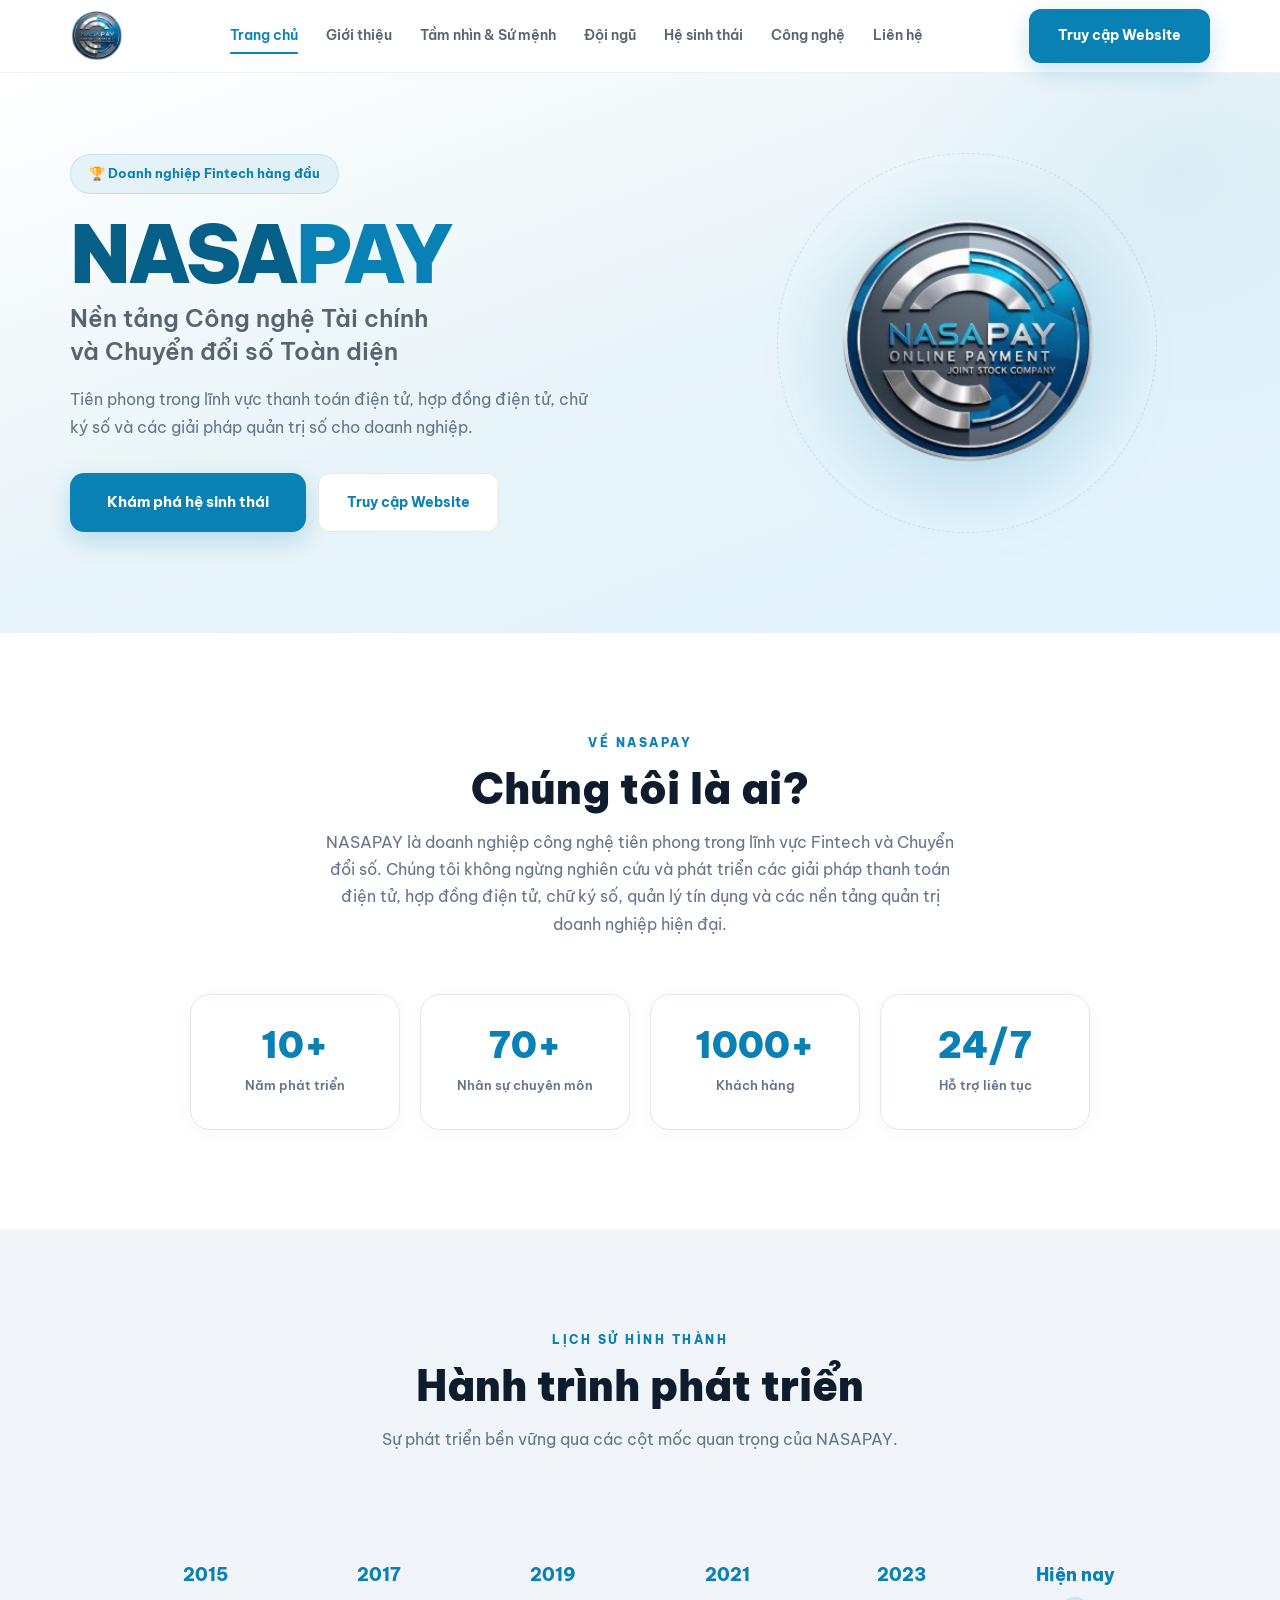
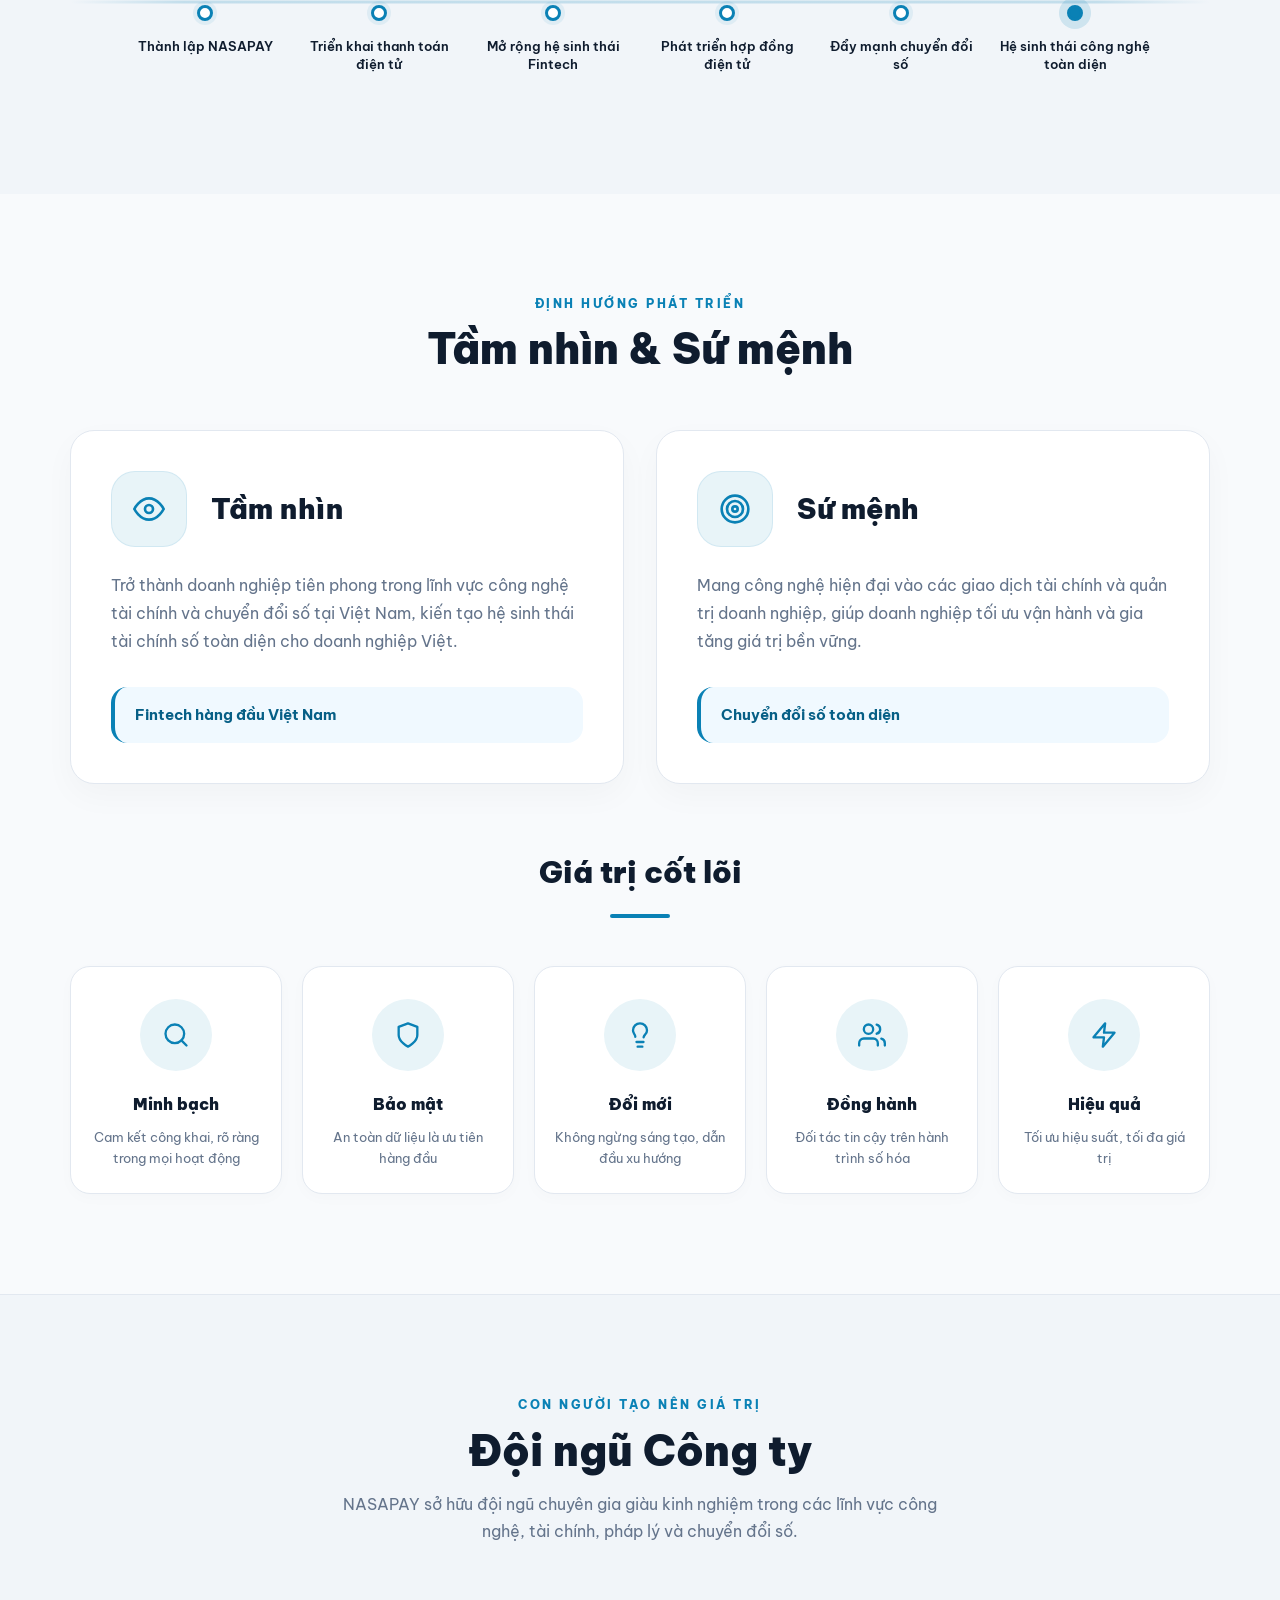
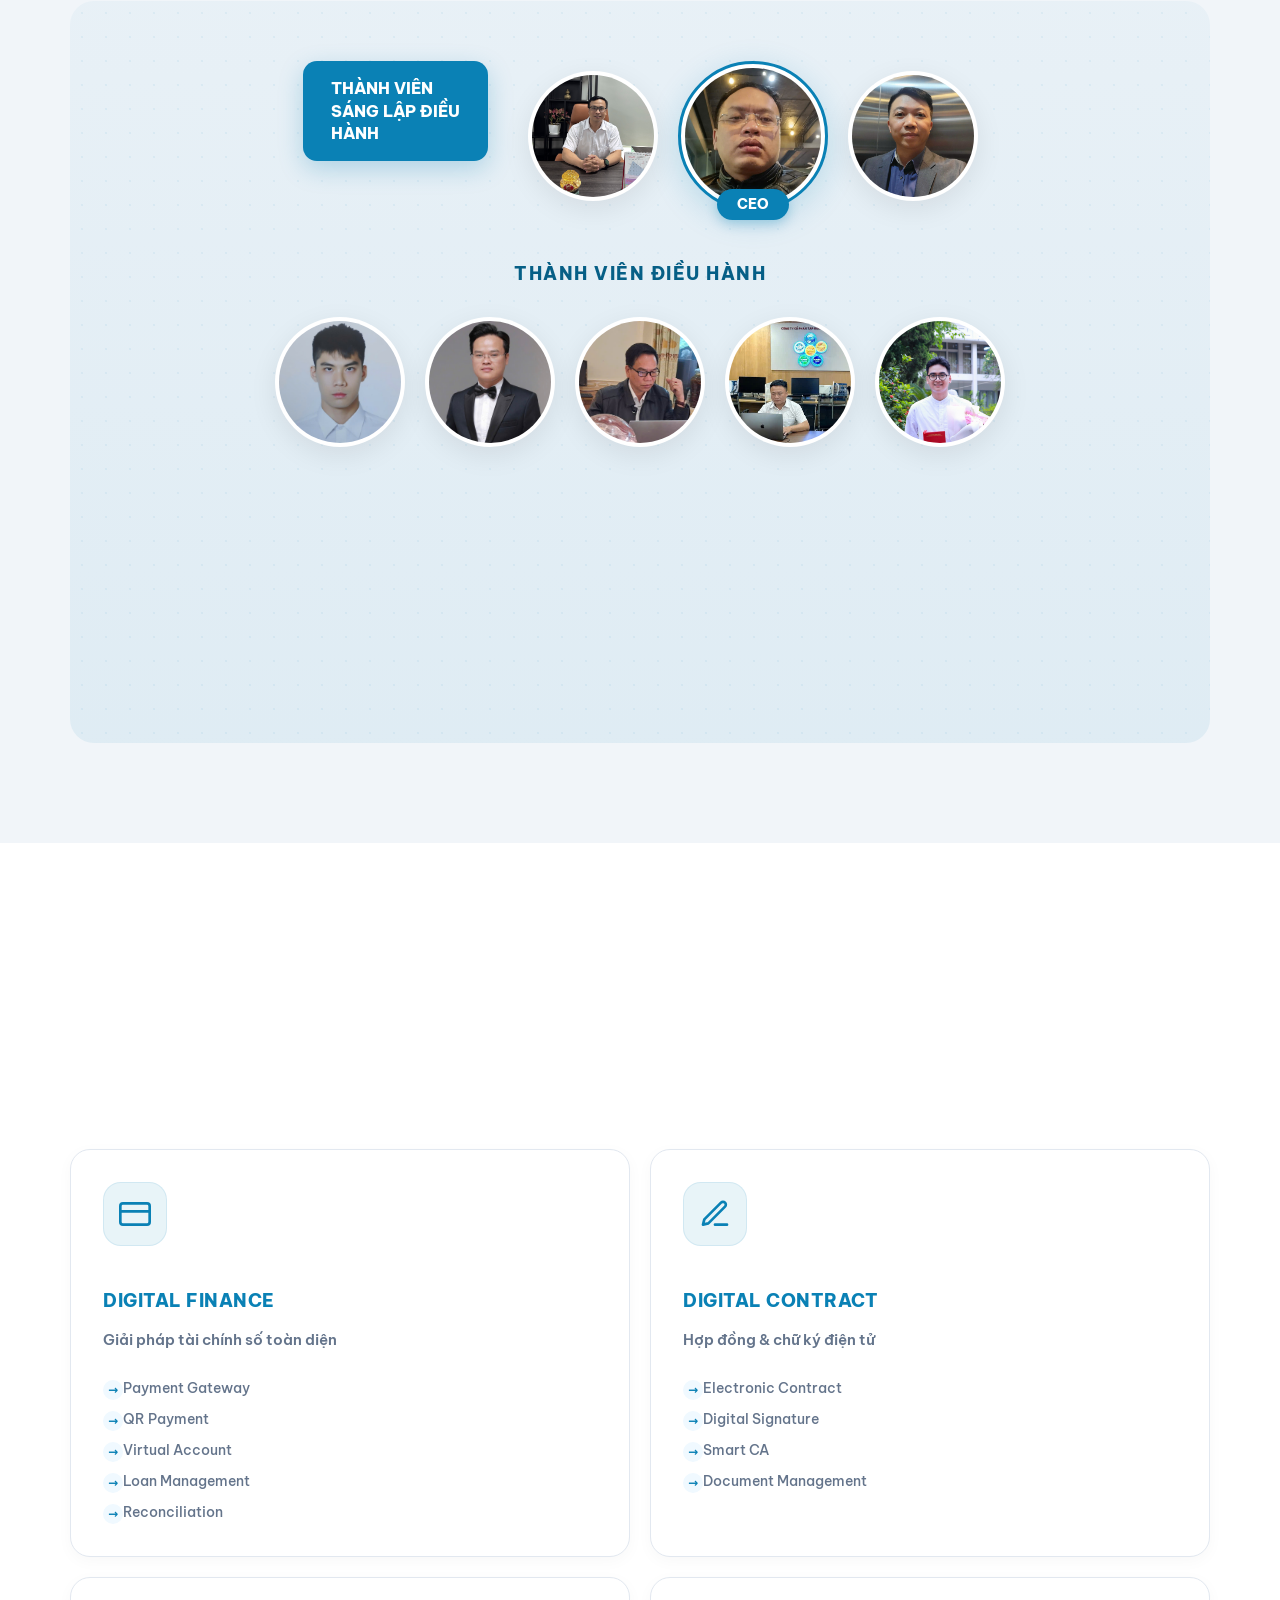
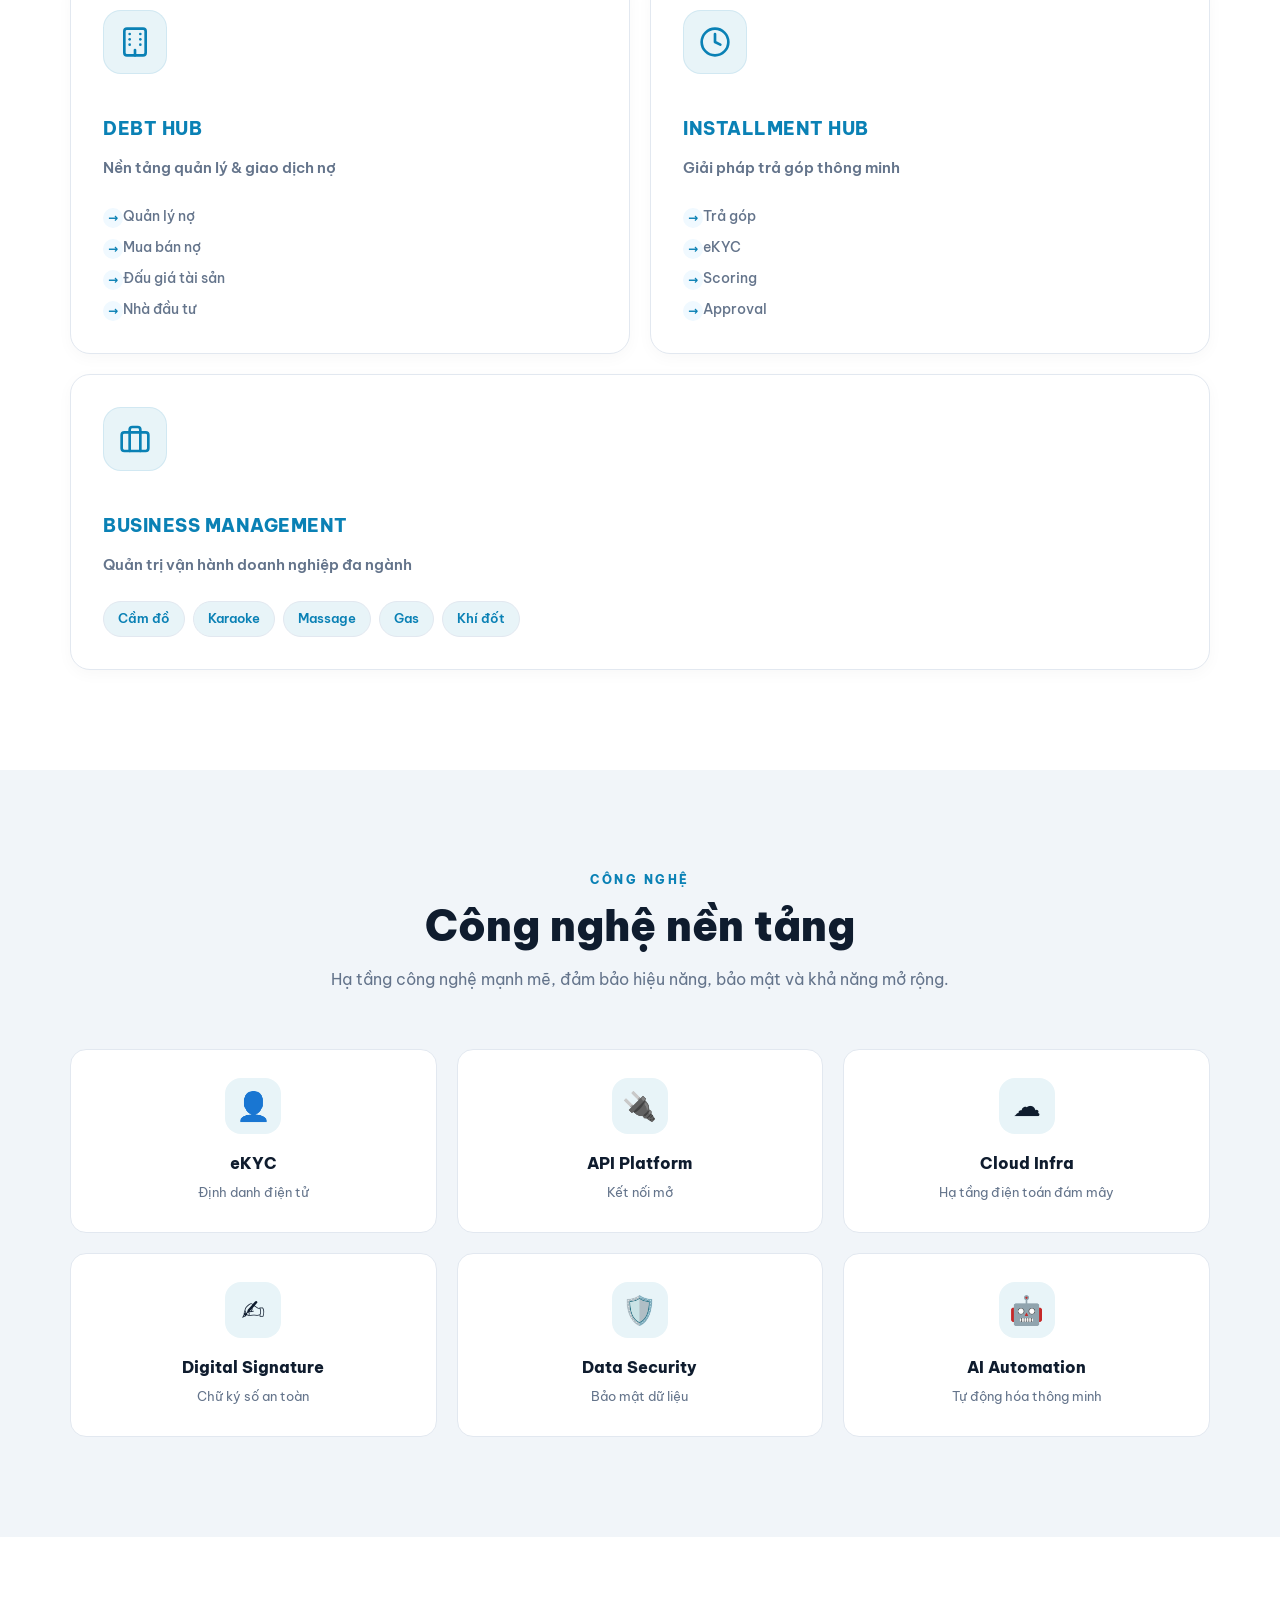
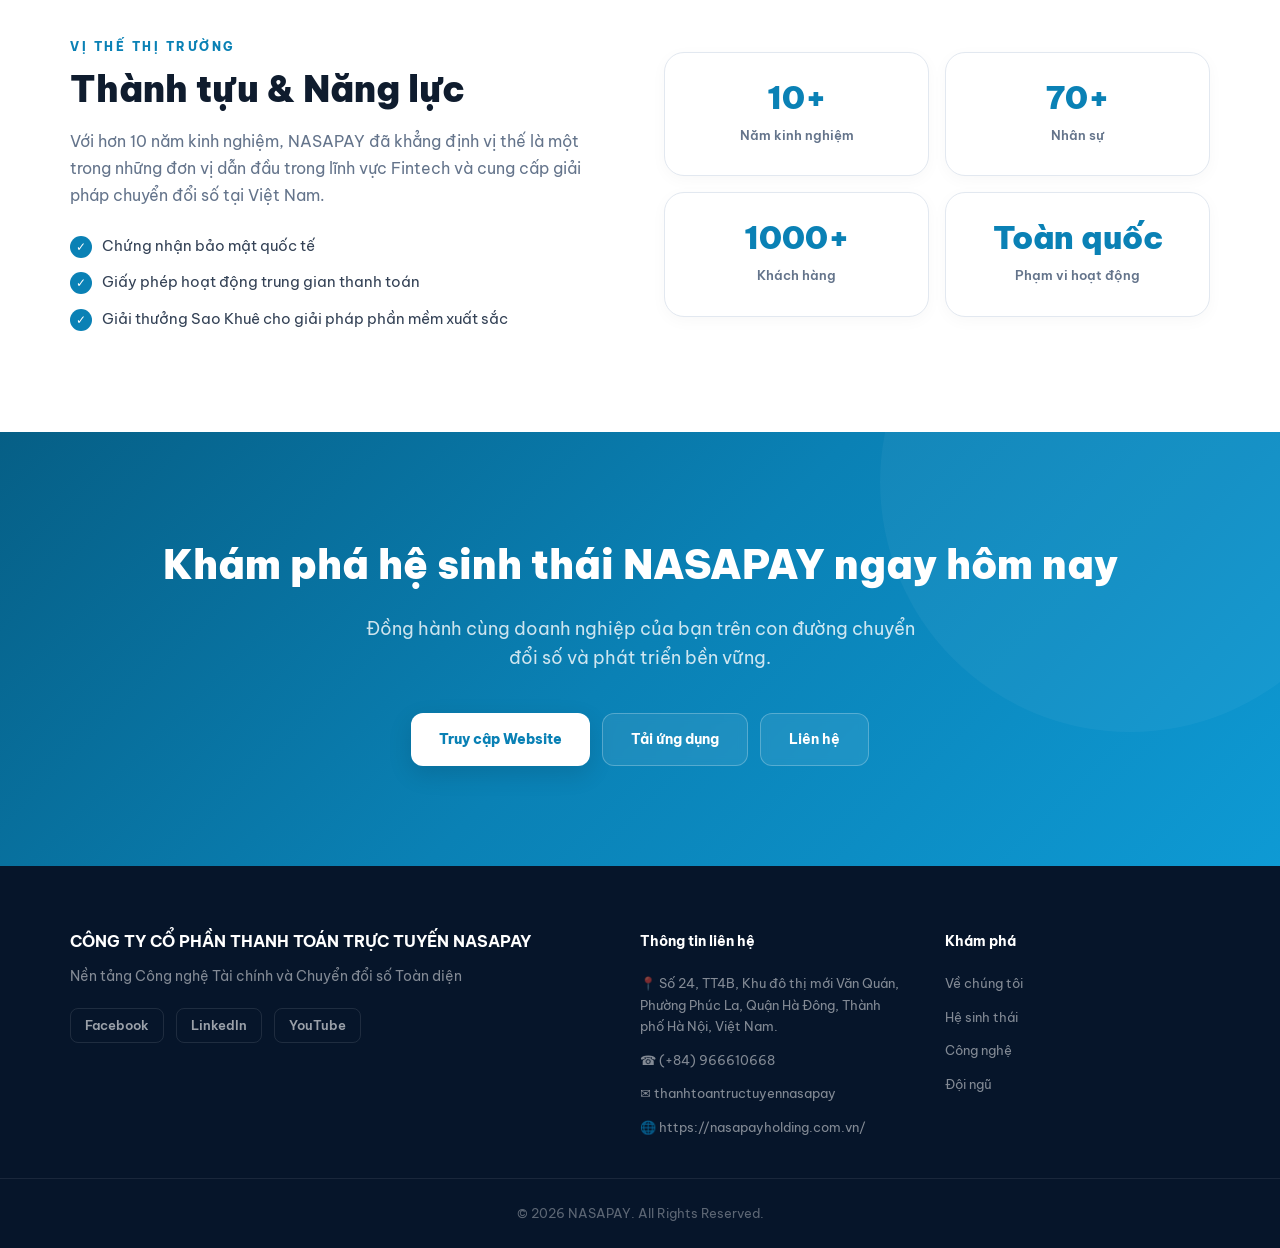
==== commit a5e78885: "update" ====
--- a/landingpage/index.html
+++ b/landingpage/index.html
@@ -25,9 +25,11 @@
             <nav class="menu" id="menu">
                 <a href="#home">Trang chủ</a>
                 <a href="#about">Giới thiệu</a>
+                <a href="#vision">Tầm nhìn & Sứ mệnh</a>
                 <a href="#team">Đội ngũ</a>
                 <a href="#ecosystem">Hệ sinh thái</a>
                 <a href="#technology">Công nghệ</a>
+                <a href="#footer">Liên hệ</a>
             </nav>
             <div class="nav-actions">
                 <a class="btn btn-primary" href="https://nasapay.vn">Truy cập Website</a>
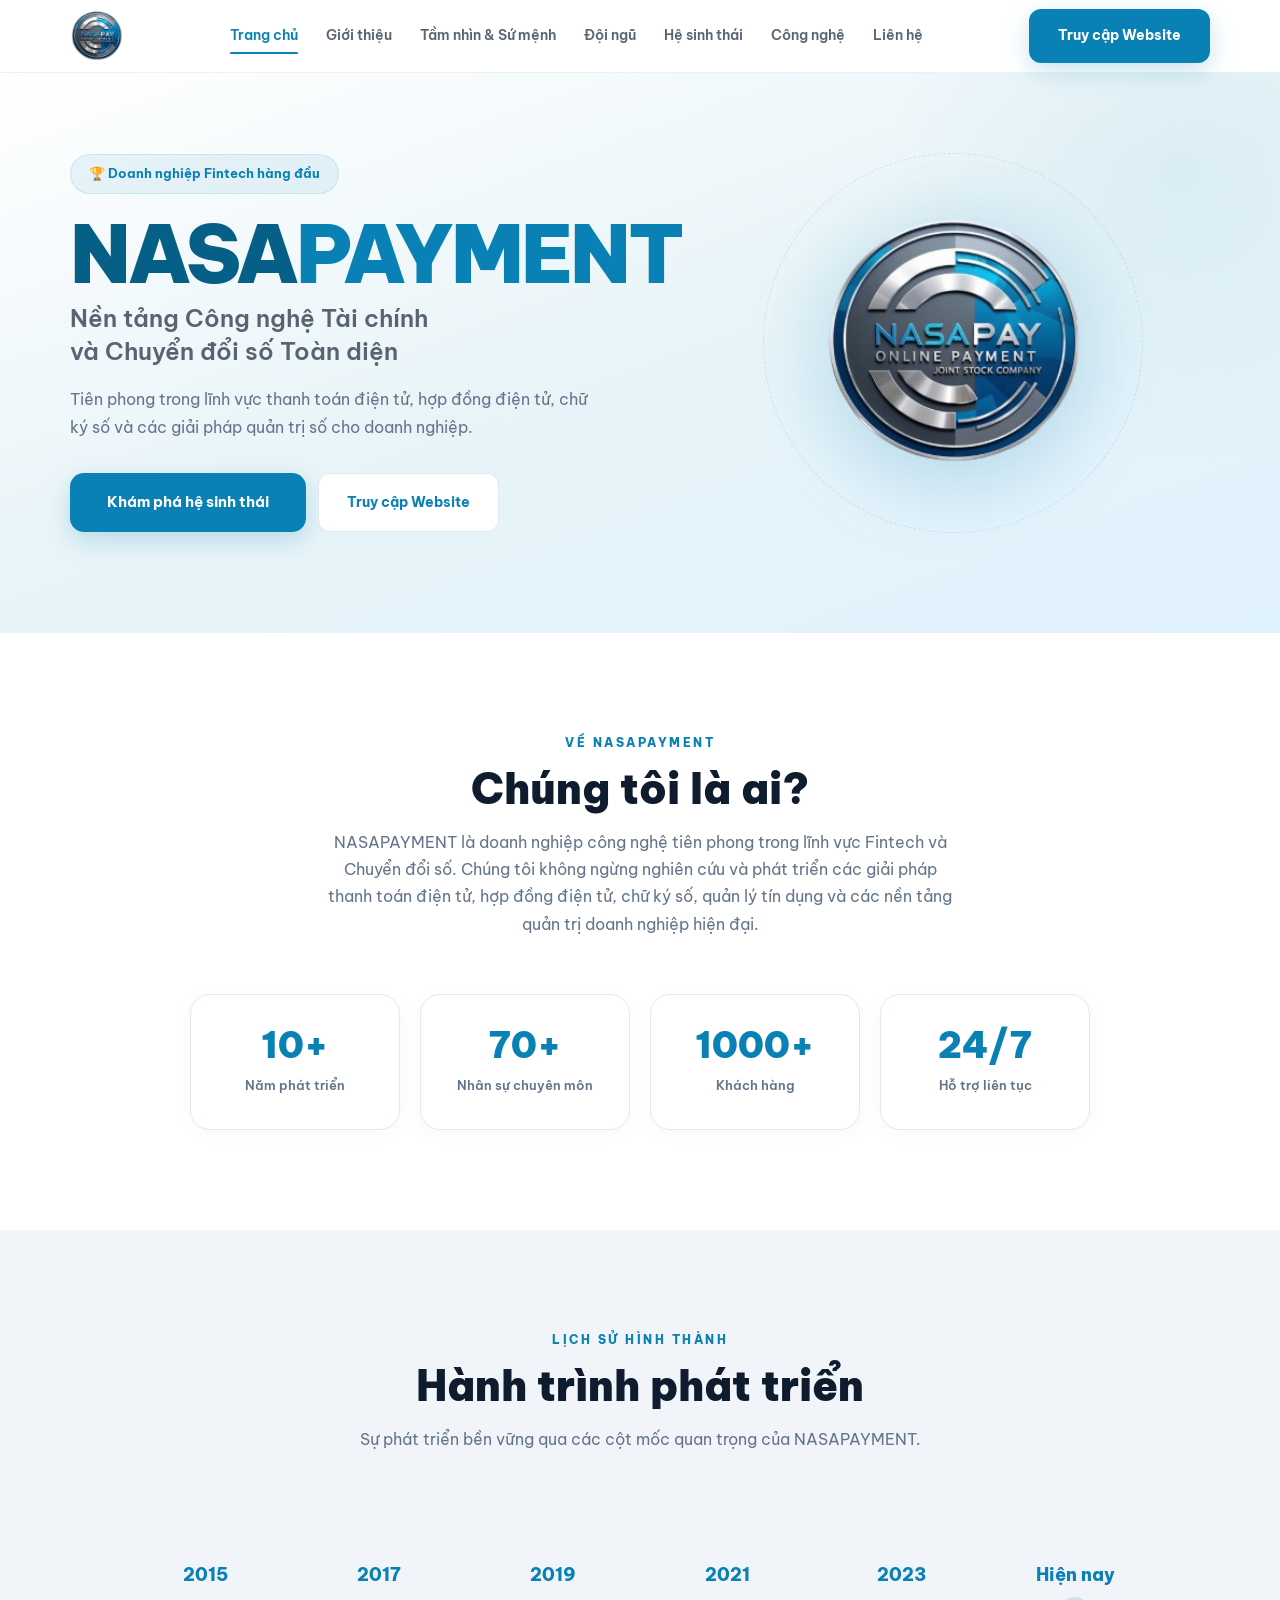
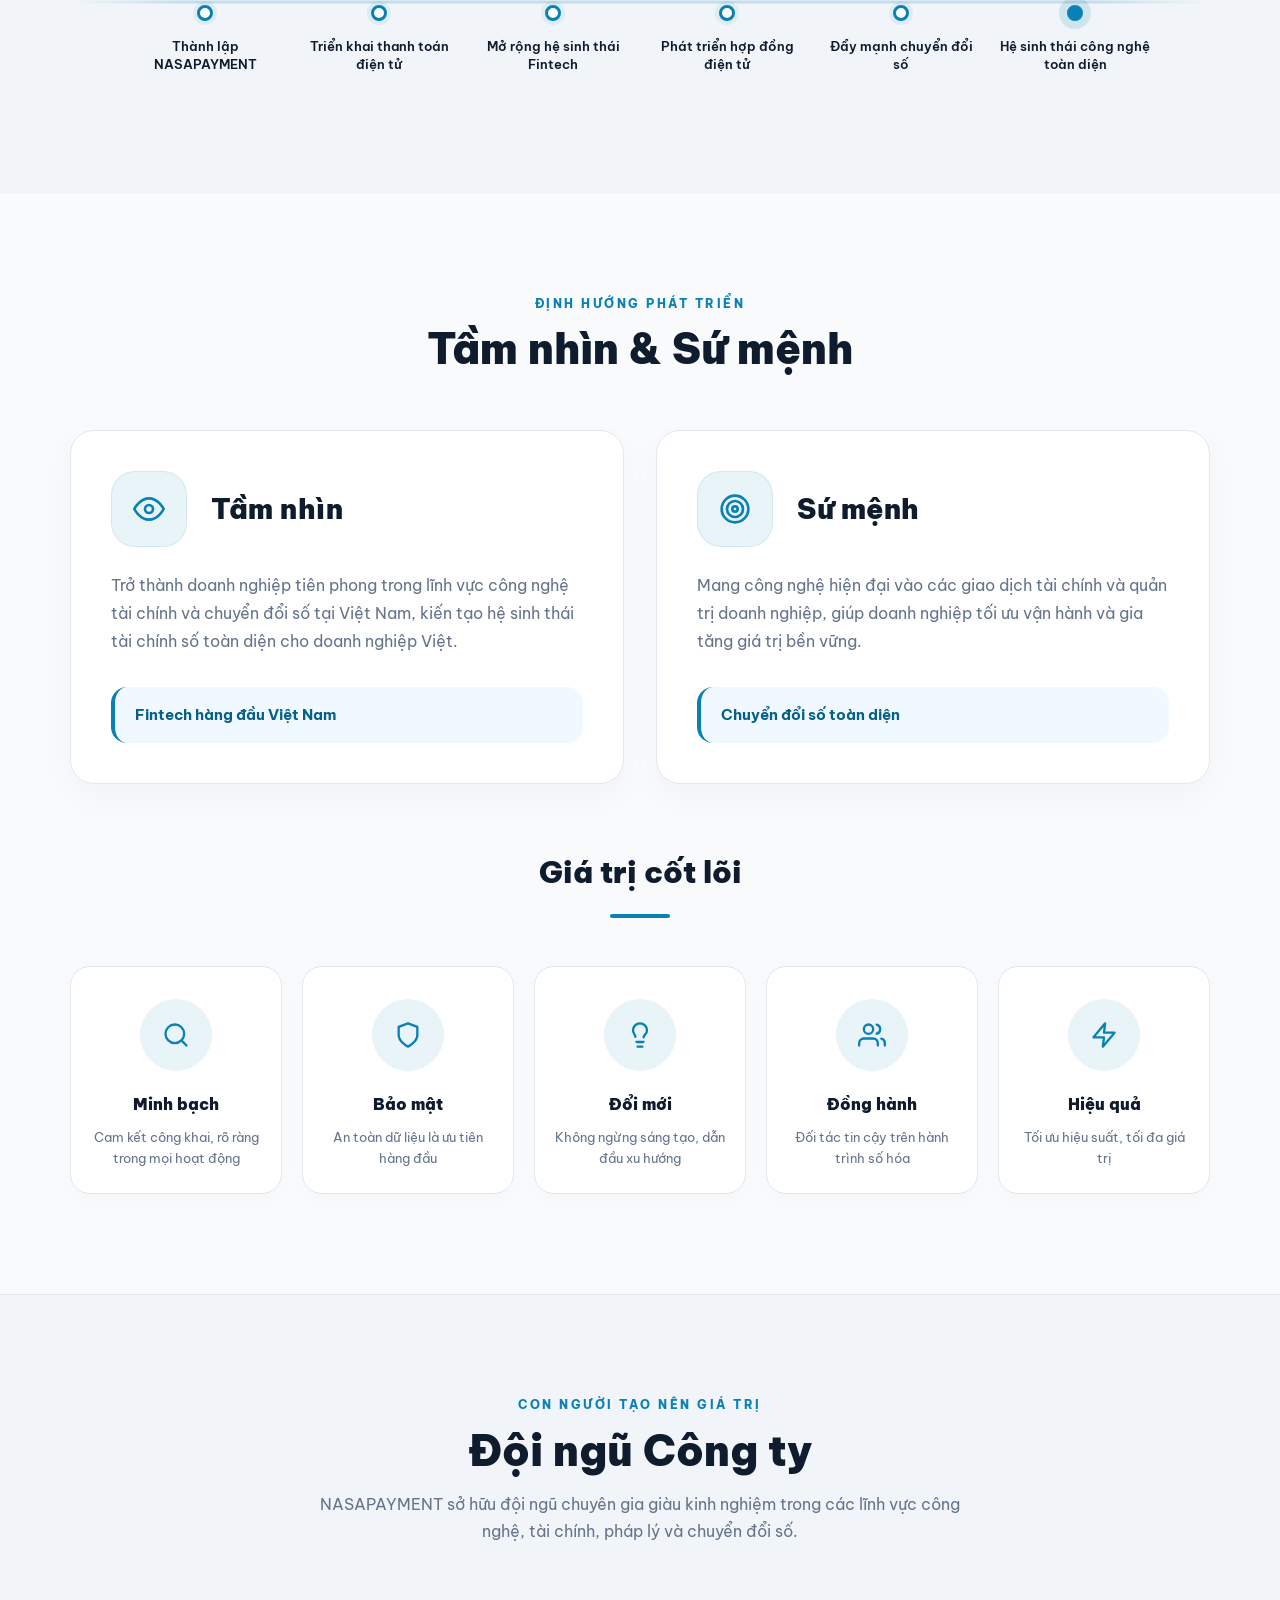
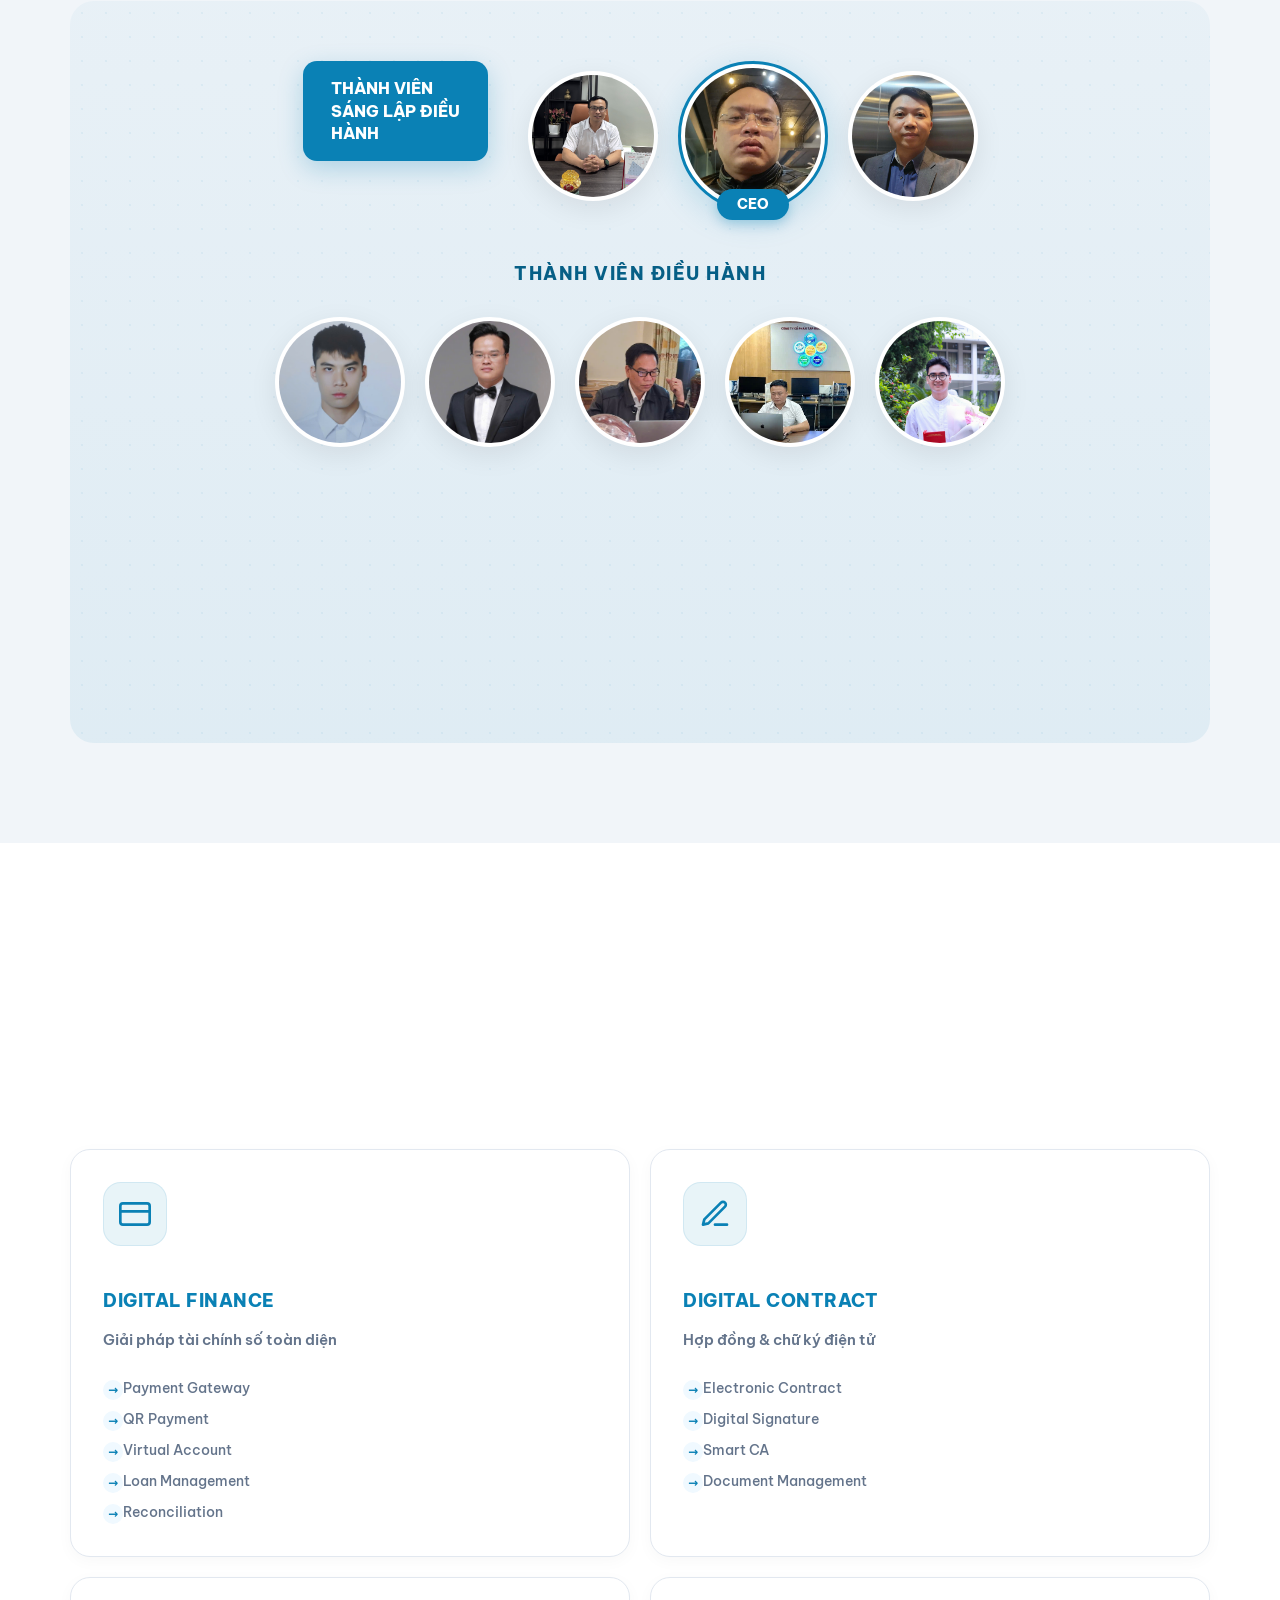
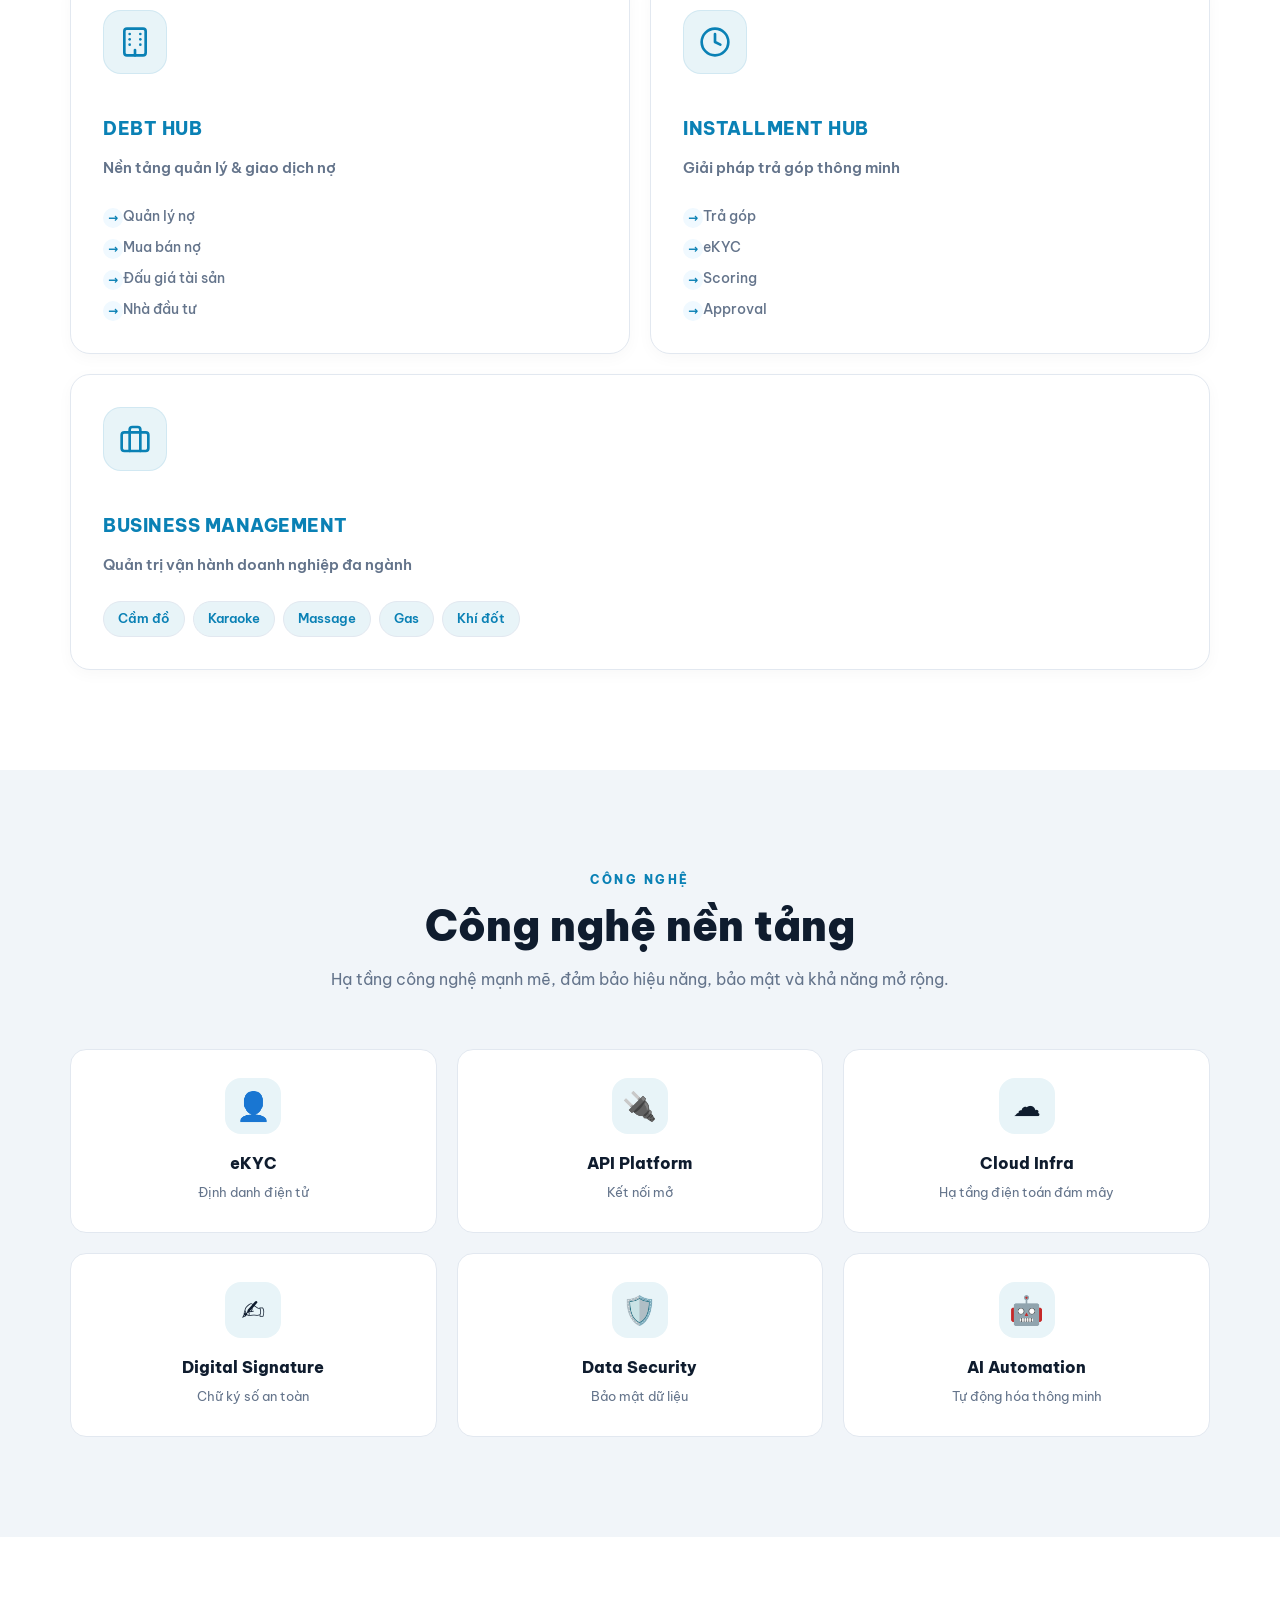
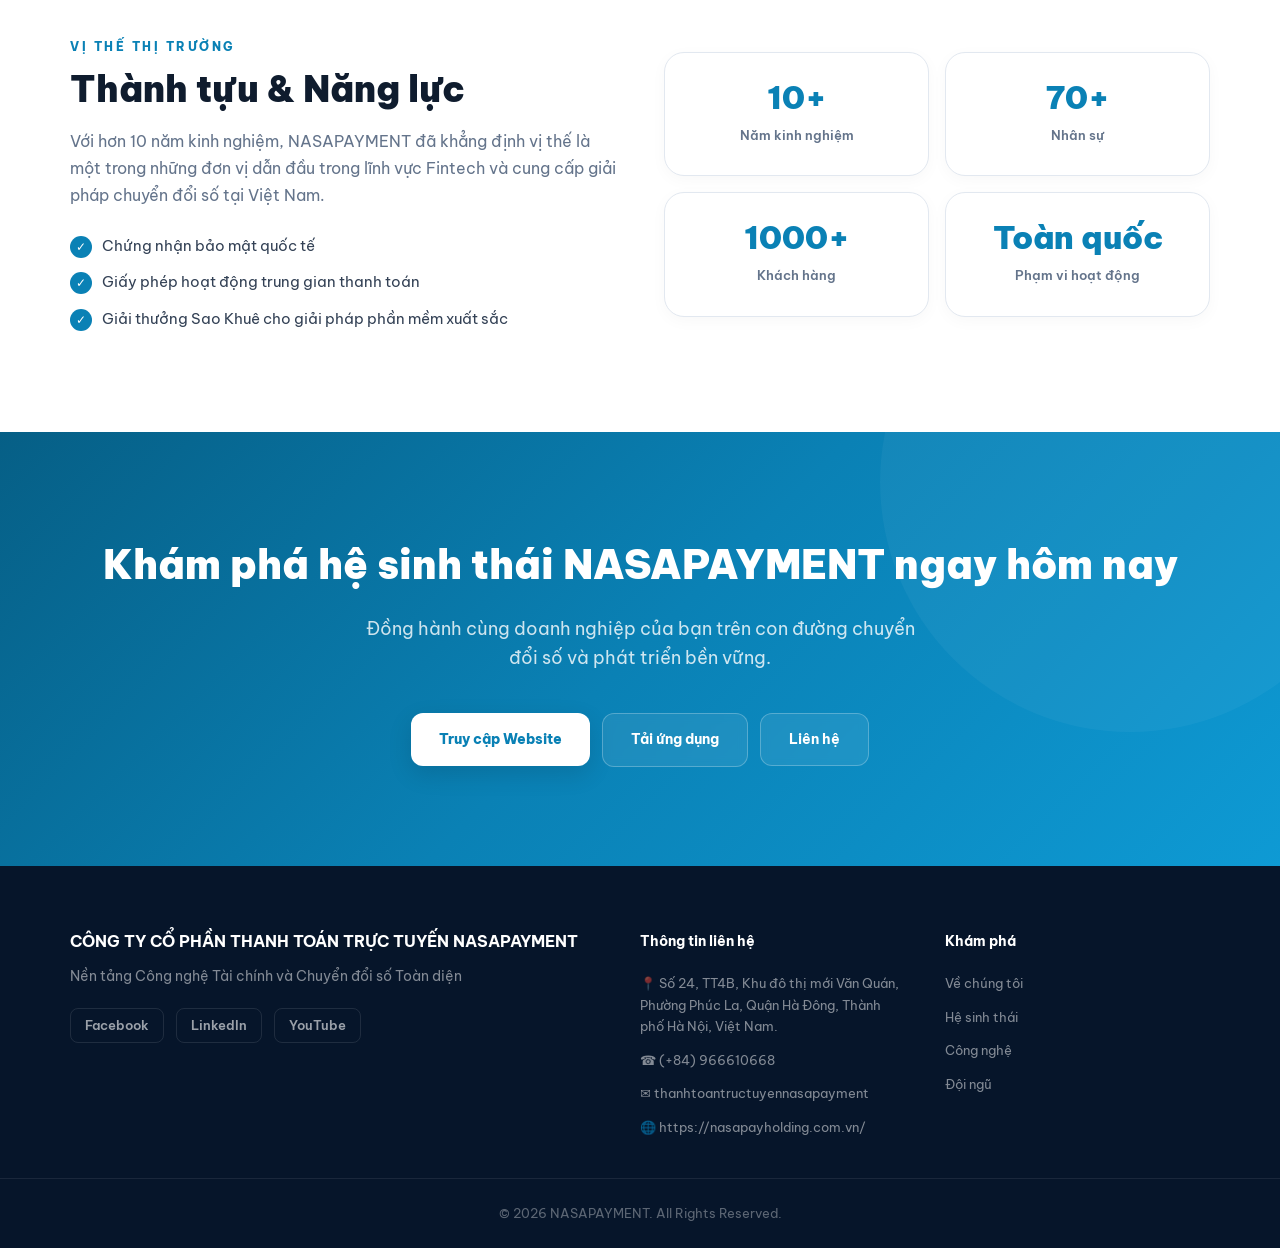
==== commit 0c0fca6c: "update" ====
--- a/landingpage/index.html
+++ b/landingpage/index.html
@@ -4,12 +4,14 @@
 <head>
     <meta charset="UTF-8" />
     <meta name="viewport" content="width=device-width, initial-scale=1.0" />
-    <meta name="description" content="NASAPAY - Nền tảng Công nghệ Tài chính và Chuyển đổi số Toàn diện." />
-    <title>NASAPAY - Nền tảng Công nghệ Tài chính và Chuyển đổi số Toàn diện</title>
+    <meta name="description" content="NASAPAYMENT - Nền tảng Công nghệ Tài chính và Chuyển đổi số Toàn diện." />
+    <title>NASAPAYMENT - Nền tảng Công nghệ Tài chính và Chuyển đổi số Toàn diện</title>
     <link rel="preconnect" href="https://fonts.googleapis.com">
     <link rel="preconnect" href="https://fonts.gstatic.com" crossorigin>
     <link href="https://fonts.googleapis.com/css2?family=Be+Vietnam+Pro:wght@400;500;600;700;800;900&display=swap"
         rel="stylesheet">
+    <link rel="icon" type="image/png" href="assets/images/Logo_Nasa_Pay-removebg-preview.png">
+    <link rel="shortcut icon" type="image/png" href="assets/images/Logo_Nasa_Pay-removebg-preview.png">
     <link rel="stylesheet" href="assets/css/animate.min.css">
     <link rel="stylesheet" href="assets/css/style.css">
 </head>
@@ -18,8 +20,8 @@
     <!-- HEADER -->
     <header class="header">
         <div class="container nav">
-            <a class="logo" href="#home" aria-label="NASAPAY">
-                <img src="assets/images/Logo_Nasa_Pay-removebg-preview.png" alt="NASAPAY Logo"
+            <a class="logo" href="#home" aria-label="NASAPAYMENT">
+                <img src="assets/images/Logo_Nasa_Pay-removebg-preview.png" alt="NASAPAYMENT Logo"
                     style="height: 50px; object-fit: contain;">
             </a>
             <nav class="menu" id="menu">
@@ -44,7 +46,7 @@
             <div class="container hero-grid">
                 <div class="hero-content">
                     <div class="badge">🏆 Doanh nghiệp Fintech hàng đầu</div>
-                    <h1>NASA<span>PAY</span></h1>
+                    <h1>NASA<span>PAYMENT</span></h1>
                     <h2 class="hero-sub">Nền tảng Công nghệ Tài chính<br>và Chuyển đổi số Toàn diện</h2>
                     <p class="hero-desc">Tiên phong trong lĩnh vực thanh toán điện tử, hợp đồng điện tử, chữ ký số và
                         các giải pháp quản trị số cho doanh nghiệp.</p>
@@ -56,7 +58,8 @@
                 <div class="hero-visual">
                     <div class="hero-logo-wrap">
                         <div class="hero-glow"></div>
-                        <img src="assets/images/Logo_Nasa_Pay-removebg-preview.png" alt="NASAPAY" class="hero-logo-img">
+                        <img src="assets/images/Logo_Nasa_Pay-removebg-preview.png" alt="NASAPAYMENT"
+                            class="hero-logo-img">
                         <div class="hero-orbit"></div>
                     </div>
                 </div>
@@ -67,9 +70,10 @@
         <section class="section" id="about">
             <div class="container">
                 <div class="section-title reveal">
-                    <div class="eyebrow">Về NASAPAY</div>
+                    <div class="eyebrow">Về NASAPAYMENT</div>
                     <h2>Chúng tôi là ai?</h2>
-                    <p>NASAPAY là doanh nghiệp công nghệ tiên phong trong lĩnh vực Fintech và Chuyển đổi số. Chúng tôi
+                    <p>NASAPAYMENT là doanh nghiệp công nghệ tiên phong trong lĩnh vực Fintech và Chuyển đổi số. Chúng
+                        tôi
                         không ngừng nghiên cứu và phát triển các giải pháp thanh toán điện tử, hợp đồng điện tử, chữ ký
                         số, quản lý tín dụng và các nền tảng quản trị doanh nghiệp hiện đại.</p>
                 </div>
@@ -100,7 +104,7 @@
                 <div class="section-title reveal">
                     <div class="eyebrow">Lịch sử hình thành</div>
                     <h2>Hành trình phát triển</h2>
-                    <p>Sự phát triển bền vững qua các cột mốc quan trọng của NASAPAY.</p>
+                    <p>Sự phát triển bền vững qua các cột mốc quan trọng của NASAPAYMENT.</p>
                 </div>
                 <div class="timeline reveal">
                     <div class="timeline-track"></div>
@@ -108,7 +112,7 @@
                         <div class="t-item">
                             <div class="t-year">2015</div>
                             <div class="t-dot"></div>
-                            <div class="t-content">Thành lập NASAPAY</div>
+                            <div class="t-content">Thành lập NASAPAYMENT</div>
                         </div>
                         <div class="t-item">
                             <div class="t-year">2017</div>
@@ -257,7 +261,8 @@
                 <div class="section-title reveal">
                     <div class="eyebrow">Con người tạo nên giá trị</div>
                     <h2>Đội ngũ Công ty</h2>
-                    <p>NASAPAY sở hữu đội ngũ chuyên gia giàu kinh nghiệm trong các lĩnh vực công nghệ, tài chính, pháp
+                    <p>NASAPAYMENT sở hữu đội ngũ chuyên gia giàu kinh nghiệm trong các lĩnh vực công nghệ, tài chính,
+                        pháp
                         lý và chuyển đổi số.</p>
                 </div>
 
@@ -324,6 +329,42 @@
                             <div class="member-circle">
                                 <div class="avatar-bg"
                                     style="background-image: url('assets/images/menber/menber-9.png'); background-size: cover; background-position: center 15%;">
+                                </div>
+                            </div>
+                            <div class="member-circle">
+                                <div class="default-avatar">
+                                    <svg width="48" height="48" viewBox="0 0 24 24" fill="none" stroke="currentColor"
+                                        stroke-width="1.5" stroke-linecap="round" stroke-linejoin="round">
+                                        <path d="M20 21v-2a4 4 0 0 0-4-4H8a4 4 0 0 0-4 4v2"></path>
+                                        <circle cx="12" cy="7" r="4"></circle>
+                                    </svg>
+                                </div>
+                            </div>
+                            <div class="member-circle">
+                                <div class="default-avatar">
+                                    <svg width="48" height="48" viewBox="0 0 24 24" fill="none" stroke="currentColor"
+                                        stroke-width="1.5" stroke-linecap="round" stroke-linejoin="round">
+                                        <path d="M20 21v-2a4 4 0 0 0-4-4H8a4 4 0 0 0-4 4v2"></path>
+                                        <circle cx="12" cy="7" r="4"></circle>
+                                    </svg>
+                                </div>
+                            </div>
+                            <div class="member-circle">
+                                <div class="default-avatar">
+                                    <svg width="48" height="48" viewBox="0 0 24 24" fill="none" stroke="currentColor"
+                                        stroke-width="1.5" stroke-linecap="round" stroke-linejoin="round">
+                                        <path d="M20 21v-2a4 4 0 0 0-4-4H8a4 4 0 0 0-4 4v2"></path>
+                                        <circle cx="12" cy="7" r="4"></circle>
+                                    </svg>
+                                </div>
+                            </div>
+                            <div class="member-circle">
+                                <div class="default-avatar">
+                                    <svg width="48" height="48" viewBox="0 0 24 24" fill="none" stroke="currentColor"
+                                        stroke-width="1.5" stroke-linecap="round" stroke-linejoin="round">
+                                        <path d="M20 21v-2a4 4 0 0 0-4-4H8a4 4 0 0 0-4 4v2"></path>
+                                        <circle cx="12" cy="7" r="4"></circle>
+                                    </svg>
                                 </div>
                             </div>
                         </div>
@@ -501,7 +542,8 @@
                     <div class="ach-text">
                         <div class="eyebrow">Vị thế thị trường</div>
                         <h2>Thành tựu & Năng lực</h2>
-                        <p>Với hơn 10 năm kinh nghiệm, NASAPAY đã khẳng định vị thế là một trong những đơn vị dẫn đầu
+                        <p>Với hơn 10 năm kinh nghiệm, NASAPAYMENT đã khẳng định vị thế là một trong những đơn vị dẫn
+                            đầu
                             trong lĩnh vực Fintech và cung cấp giải pháp chuyển đổi số tại Việt Nam.</p>
                         <ul class="about-list">
                             <li>Chứng nhận bảo mật quốc tế</li>
@@ -530,7 +572,7 @@
         <!-- 9. CTA -->
         <section class="cta-section" id="cta">
             <div class="container reveal">
-                <h2>Khám phá hệ sinh thái NASAPAY ngay hôm nay</h2>
+                <h2>Khám phá hệ sinh thái NASAPAYMENT ngay hôm nay</h2>
                 <p>Đồng hành cùng doanh nghiệp của bạn trên con đường chuyển đổi số và phát triển bền vững.</p>
                 <div class="cta-buttons">
                     <a class="btn btn-white" href="https://nasapay.vn">Truy cập Website</a>
@@ -545,7 +587,7 @@
     <footer class="footer" id="footer">
         <div class="container footer-grid">
             <div class="footer-brand">
-                <h3>CÔNG TY CỔ PHẦN THANH TOÁN TRỰC TUYẾN NASAPAY</h3>
+                <h3>CÔNG TY CỔ PHẦN THANH TOÁN TRỰC TUYẾN NASAPAYMENT</h3>
                 <p>Nền tảng Công nghệ Tài chính và Chuyển đổi số Toàn diện</p>
                 <div class="footer-social">
                     <a href="#">Facebook</a>
@@ -559,7 +601,7 @@
                     <li>📍 Số 24, TT4B, Khu đô thị mới Văn Quán, Phường Phúc La, Quận Hà Đông, Thành phố Hà Nội, Việt
                         Nam.</li>
                     <li>☎ (+84) 966610668</li>
-                    <li>✉ thanhtoantructuyennasapay</li>
+                    <li>✉ thanhtoantructuyennasapayment</li>
                     <li>🌐 https://nasapayholding.com.vn/</li>
                 </ul>
             </div>
@@ -574,7 +616,7 @@
             </div>
         </div>
         <div class="footer-bottom">
-            <p>© 2026 NASAPAY. All Rights Reserved.</p>
+            <p>© 2026 NASAPAYMENT. All Rights Reserved.</p>
         </div>
     </footer>
 
